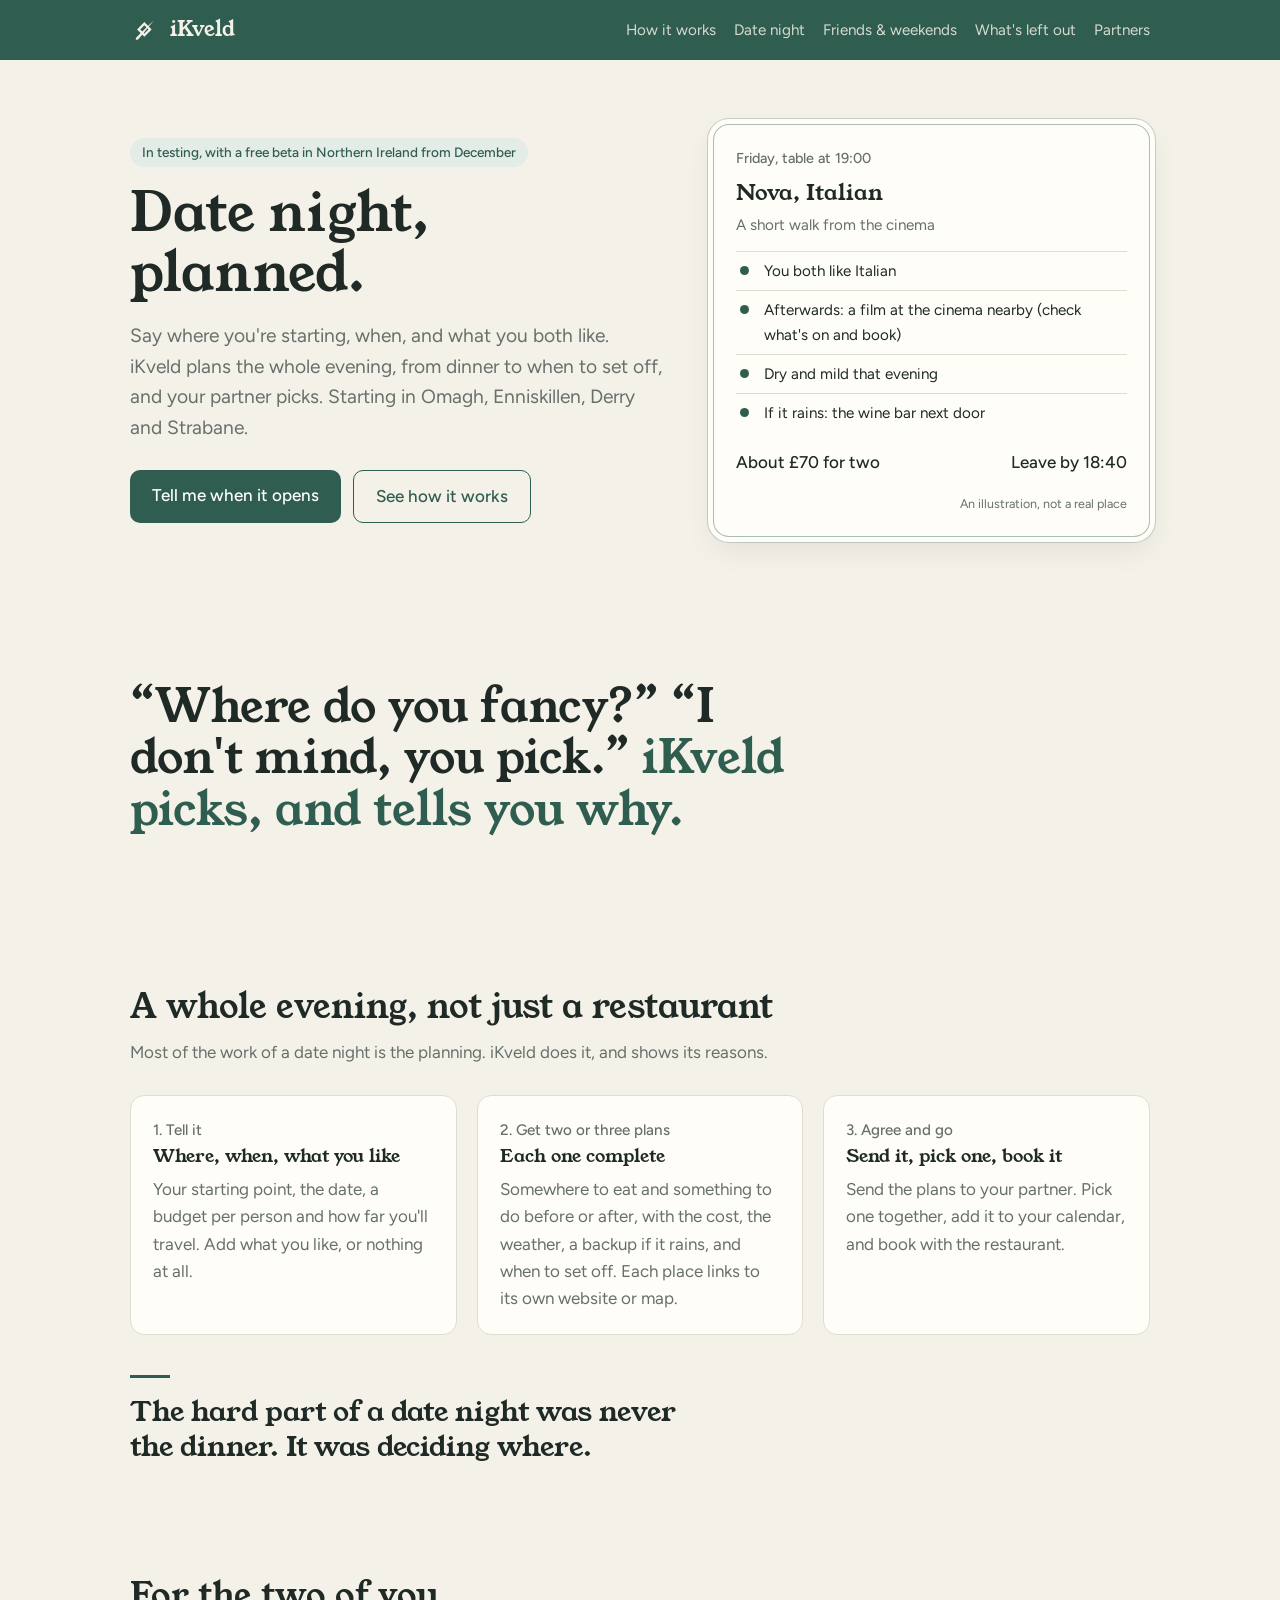
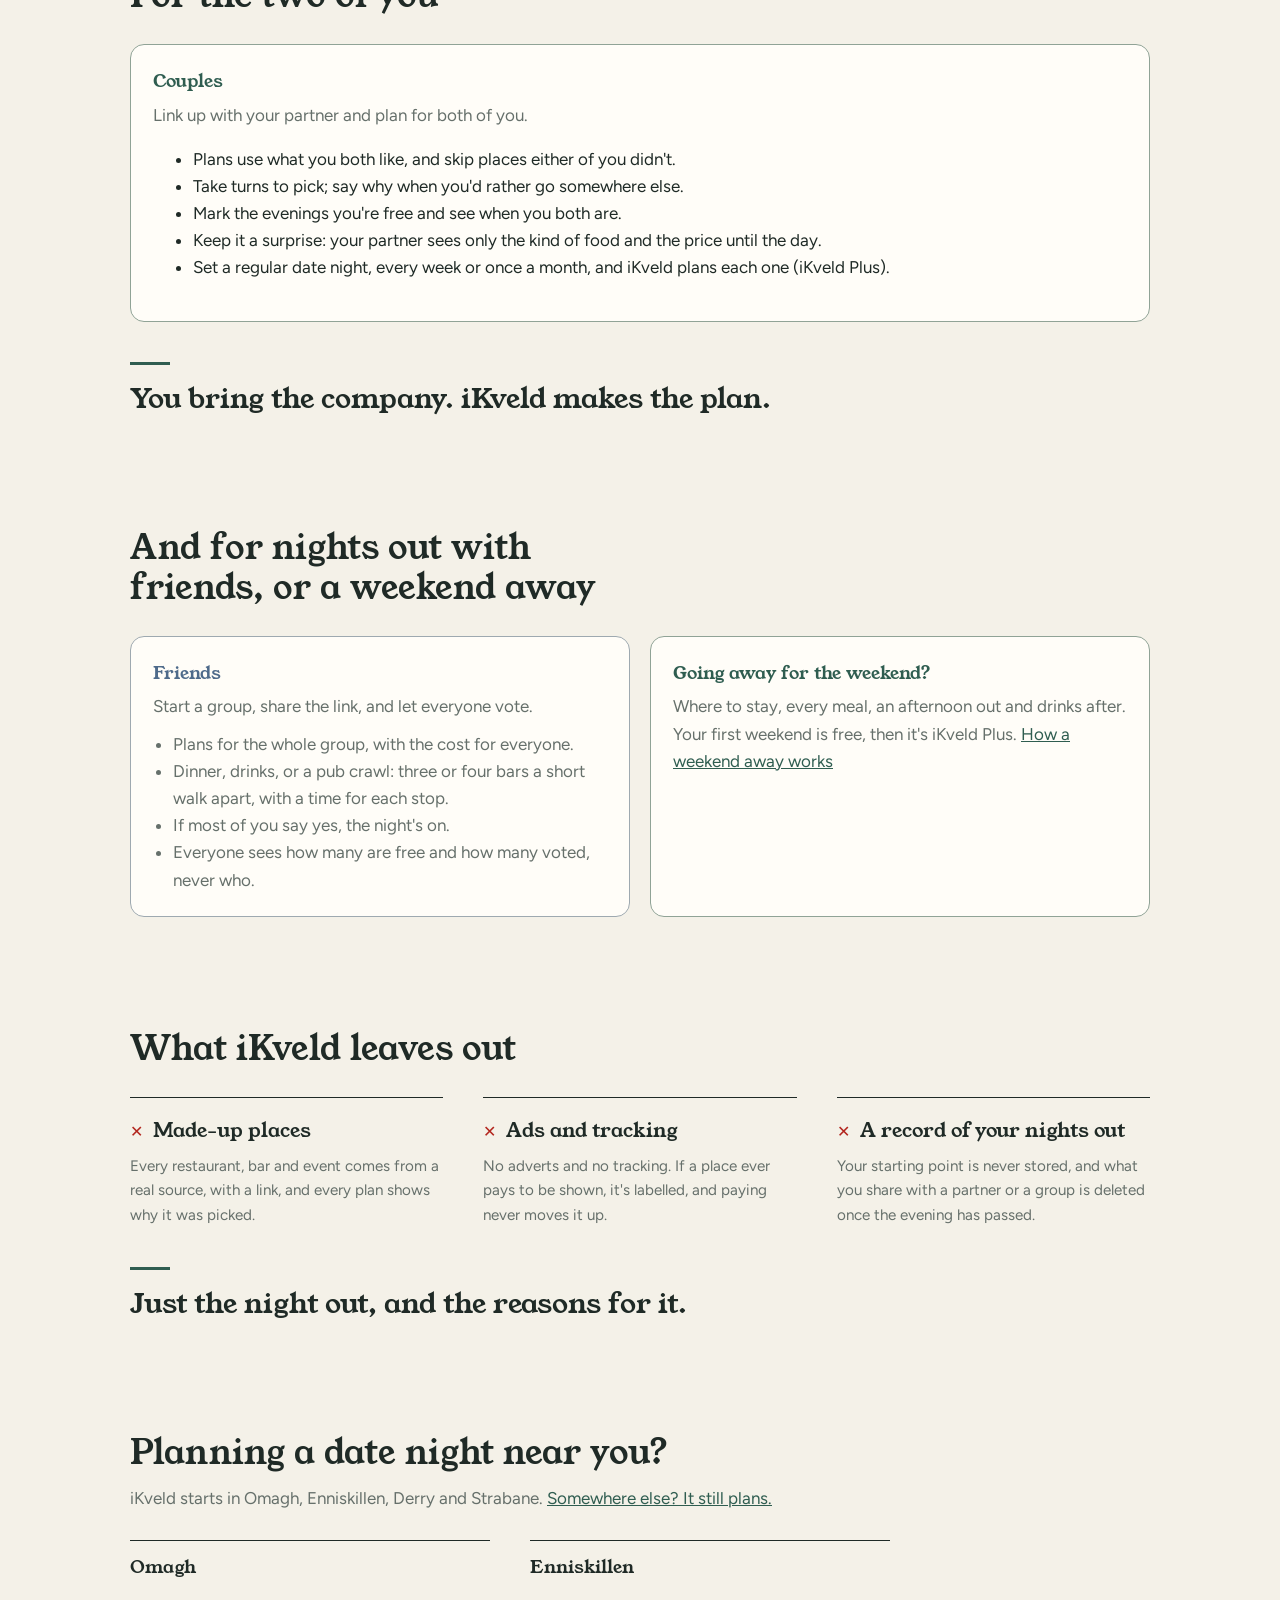
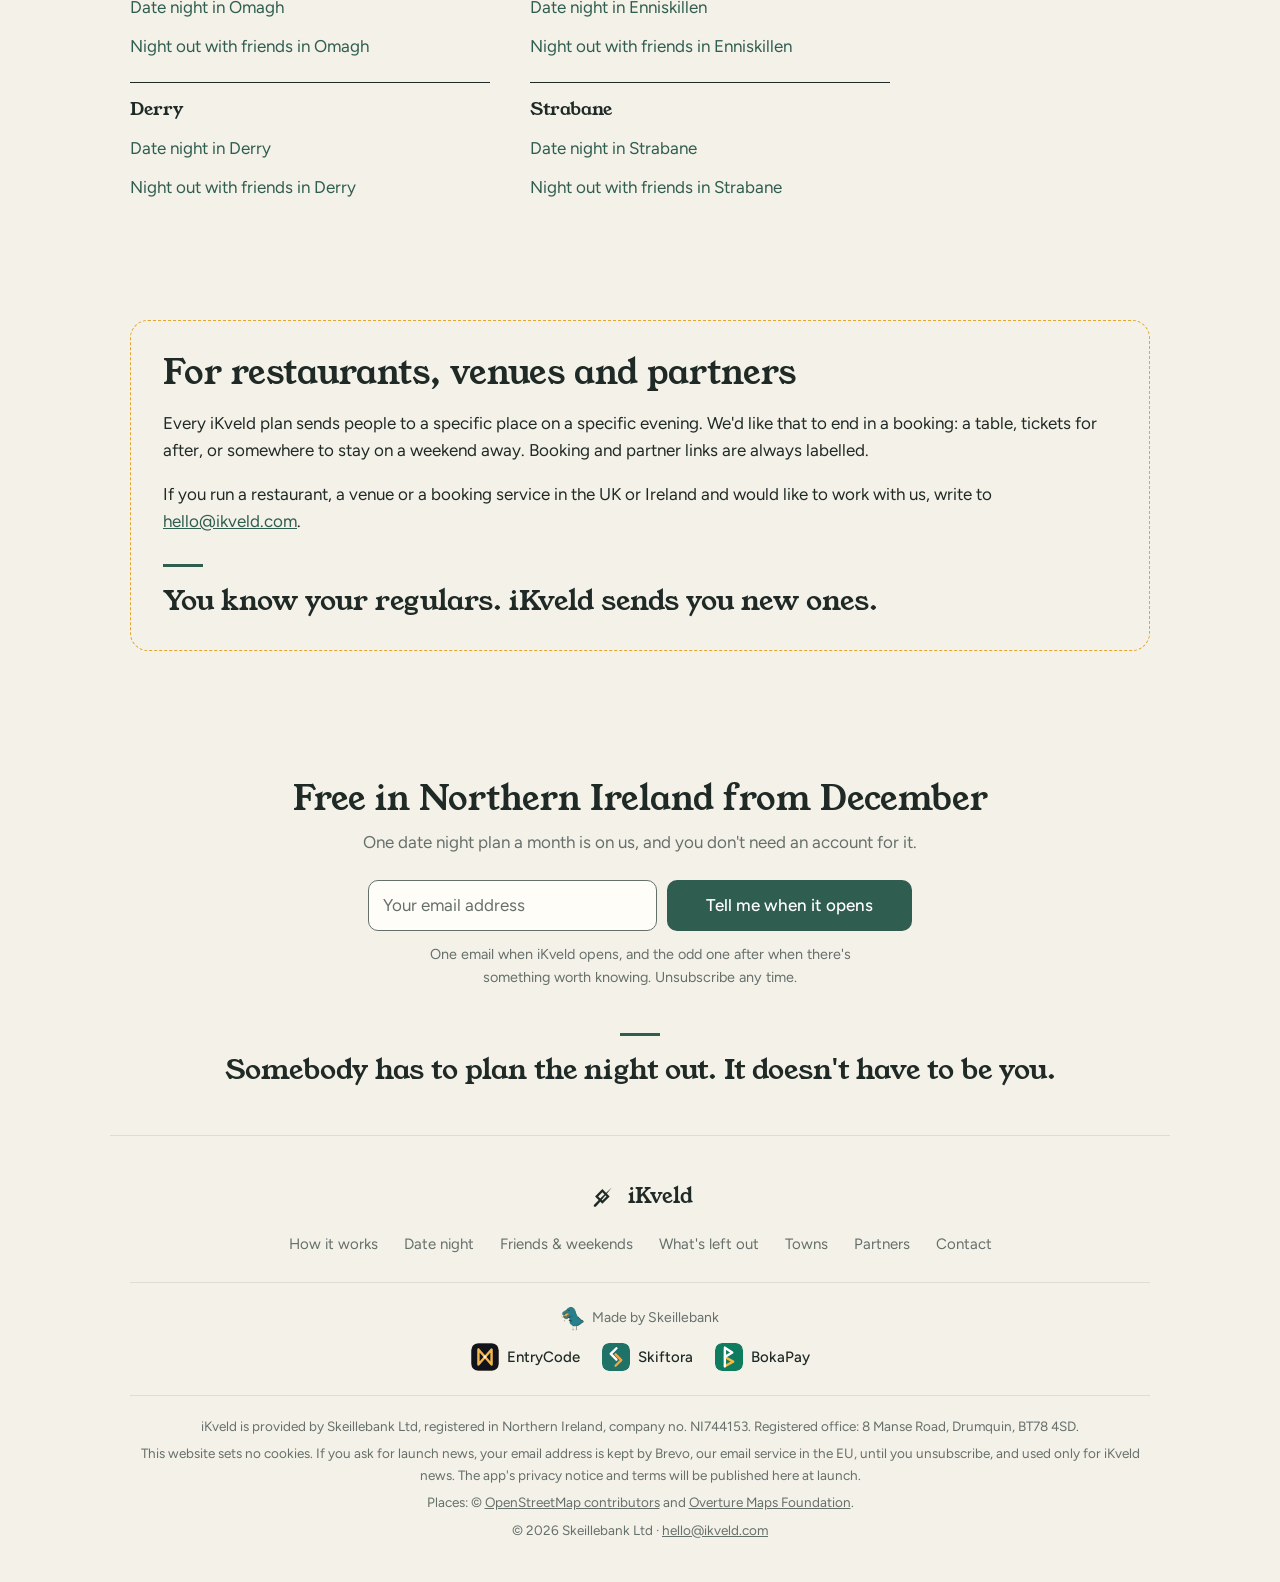
==== index.html @ 44d5563b "Website in the app's fonts: Figtree for text, Young Serif for headings The app moved from Roboto to " ====
<!doctype html>
<html lang="en-GB">
<head>
<meta charset="utf-8">
<meta name="viewport" content="width=device-width, initial-scale=1">
<title>Date night planner: iKveld plans your date night in Omagh, Enniskillen, Derry and Strabane</title>
<meta name="description" content="Date night, planned: where to eat, what to do before or after, the cost, the weather and when to set off, for your partner to pick. Starting in Omagh, Enniskillen, Derry and Strabane. Nights out with friends too.">
<link rel="icon" href="/favicon.ico" sizes="any">
<link rel="icon" href="/favicon-48.png" type="image/png" sizes="48x48">
<link rel="icon" href="logo.svg" type="image/svg+xml">
<link rel="apple-touch-icon" href="apple-touch-icon.png">
<meta name="theme-color" content="#2F5D50" media="(prefers-color-scheme: light)">
<meta name="theme-color" content="#121816" media="(prefers-color-scheme: dark)">
<link rel="canonical" href="https://ikveld.com/">
<meta property="og:type" content="website">
<meta property="og:site_name" content="iKveld">
<meta property="og:title" content="iKveld: date night, planned">
<meta property="og:description" content="The whole evening, planned: where to eat, what to do before or after, the cost, the weather and when to set off. Your partner picks. Nights out with friends too.">
<meta property="og:url" content="https://ikveld.com/">
<meta property="og:image" content="https://ikveld.com/icon-512.png">
<meta property="og:locale" content="en_GB">
<!-- Tells search engines who runs this and what it is (schema.org). -->
<script type="application/ld+json">
{
  "@context": "https://schema.org",
  "@graph": [
    {
      "@type": "Organization",
      "@id": "https://ikveld.com/#company",
      "name": "Skeillebank Ltd",
      "url": "https://skeillebank.com/",
      "email": "hello@ikveld.com",
      "address": { "@type": "PostalAddress", "streetAddress": "8 Manse Road", "addressLocality": "Drumquin", "postalCode": "BT78 4SD", "addressRegion": "Northern Ireland", "addressCountry": "GB" }
    },
    {
      "@type": "WebSite",
      "@id": "https://ikveld.com/#website",
      "name": "iKveld",
      "url": "https://ikveld.com/",
      "inLanguage": "en-GB",
      "publisher": { "@id": "https://ikveld.com/#company" }
    },
    {
      "@type": "WebApplication",
      "name": "iKveld",
      "url": "https://app.ikveld.com/",
      "applicationCategory": "LifestyleApplication",
      "operatingSystem": "Any (web browser)",
      "description": "Plans date nights: where to eat, what to do before or after, the cost, the weather and when to set off, for couples to pick together. Also nights out with friends, pub crawls and weekends away.",
      "areaServed": { "@type": "Place", "name": "Northern Ireland" },
      "offers": { "@type": "Offer", "price": "0", "priceCurrency": "GBP" },
      "publisher": { "@id": "https://ikveld.com/#company" }
    }
  ]
}
</script>
<style>
  /* The app's fonts, served from this site (no Google Fonts): Figtree for text, Young Serif for headings. SIL Open Font License, see fonts/OFL-*.txt. */
  @font-face { font-family: "Figtree"; font-weight: 400; font-display: swap; src: url("fonts/figtree-latin-400-normal.woff2") format("woff2"); }
  @font-face { font-family: "Figtree"; font-weight: 500; font-display: swap; src: url("fonts/figtree-latin-500-normal.woff2") format("woff2"); }
  @font-face { font-family: "Figtree"; font-weight: 700; font-display: swap; src: url("fonts/figtree-latin-700-normal.woff2") format("woff2"); }
  @font-face { font-family: "Young Serif"; font-weight: 400; font-display: swap; src: url("fonts/young-serif-latin-400-normal.woff2") format("woff2"); }

  /* The app's looks: blush and wine for dates, midnight and rose in dark mode, teal and coral for friends. */
  :root {
    --bg: #F4F1E8; --surface: #FFFDF8; --bar: #2F5D50; --bar-text: #F4F1E8;
    --text: #1F2A26; --muted: #66706B; --primary: #2F5D50; --on-primary: #FFFFFF;
    --accent: #2F5D50; --line: #E0DCCF; --teal: #4E6A8A; --coral: #B3261E; --pop: #E3A72F; --soft: #E3ECE6;
  }
  @media (prefers-color-scheme: dark) {
    :root {
      --bg: #121816; --surface: #1A2320; --bar: #121816; --bar-text: #E9EEE9;
      --text: #E9EEE9; --muted: #9AA7A1; --primary: #7FB8A4; --on-primary: #0F1A16;
      --accent: #7FB8A4; --line: #2A3631; --teal: #9DB4D3; --coral: #F2A49C; --pop: #F0BE5A; --soft: #22302B;
    }
  }
  * { box-sizing: border-box; }
  html { scroll-behavior: smooth; }
  html, body { overflow-x: clip; }
  /* Focus ring at 3:1 or better: the brand green on the page, the bar's own text colour in the header. */
  :focus-visible { outline: 2.5px solid var(--primary); outline-offset: 2px; }
  .site-header :focus-visible { outline-color: var(--bar-text); }
  body { margin: 0; font-family: Figtree, "Segoe UI", system-ui, sans-serif; font-size: 17px; line-height: 1.6; color: var(--text); background: var(--bg); }
  a { color: var(--primary); }
  .wrap { max-width: 1060px; margin: 0 auto; padding: 0 20px; }

  .site-header { background: var(--bar); color: var(--bar-text); position: sticky; top: 0; z-index: 2; }
  .site-header .wrap { display: flex; align-items: center; gap: 20px; height: 60px; }
  .wordmark { display: flex; align-items: center; gap: 10px; font-weight: 700; font-size: 1.3rem; color: inherit; text-decoration: none; }
  .wordmark svg { width: 30px; height: 30px; }
  .nav { margin-left: auto; display: flex; gap: 18px; font-size: 0.95rem; }
  .nav a { color: inherit; text-decoration: none; opacity: 0.85; }
  .nav a:hover { opacity: 1; text-decoration: underline; }
  @media (max-width: 640px) { .nav { display: none; } }

  .hero { display: grid; grid-template-columns: 1.1fr 0.9fr; gap: 48px; align-items: center; padding: 64px 0 48px; }
  @media (max-width: 860px) { .hero { grid-template-columns: 1fr; padding-top: 40px; } }
  .status { display: inline-block; font-size: 0.85rem; padding: 4px 12px; border-radius: 999px; background: var(--soft); color: var(--primary); font-weight: 500; margin: 0 0 16px; }
  h1 { font-size: clamp(2.2rem, 5vw, 3.4rem); line-height: 1.1; margin: 0 0 18px; letter-spacing: -0.02em; text-wrap: balance; }
  h2 { font-size: clamp(1.6rem, 3vw, 2.1rem); line-height: 1.2; margin: 0 0 12px; letter-spacing: -0.01em; text-wrap: balance; }
  h3 { font-size: 1.1rem; margin: 0 0 6px; }
  .lead { font-size: 1.2rem; color: var(--muted); margin: 0 0 26px; }
  .cta-row { display: flex; flex-wrap: wrap; gap: 12px; }
  .btn { display: inline-block; padding: 12px 22px; border-radius: 10px; font-weight: 500; text-decoration: none; }
  .btn.primary { background: var(--primary); color: var(--on-primary); }
  .btn.ghost { border: 1.5px solid var(--primary); color: var(--primary); }
  .btn:active { transform: translateY(1px); }

  /* An example plan, as the app shows it. */
  .plan { background: var(--surface); border-radius: 16px; padding: 22px; position: relative;
          border: 1px solid color-mix(in srgb, var(--primary) 40%, transparent);
          box-shadow: 0 0 0 5px var(--surface), 0 0 0 6px color-mix(in srgb, var(--primary) 22%, transparent), 0 12px 30px rgba(0,0,0,0.08); }
  .plan .tag { font-size: 0.9rem; font-weight: 500; color: var(--muted); margin: 0 0 6px; }
  .plan .name { font-size: 1.35rem; font-weight: 700; margin: 0; }
  .plan .meta { color: var(--muted); margin: 2px 0 14px; font-size: 0.95rem; }
  .plan ul { list-style: none; margin: 0 0 14px; padding: 0; }
  .plan li { padding: 7px 0 7px 28px; position: relative; border-top: 1px solid var(--line); font-size: 0.95rem; }
  .plan li::before { content: ""; position: absolute; left: 4px; top: 14px; width: 9px; height: 9px; border-radius: 50%; background: var(--accent); }
  .plan .cost { display: flex; justify-content: space-between; font-weight: 500; }
  .plan .example { font-size: 0.78rem; color: var(--muted); margin: 10px 0 0; text-align: right; }

  section { padding: 56px 0; }
  .sec-head { max-width: 680px; margin-bottom: 28px; }
  .sec-head p { color: var(--muted); margin: 0; }
  .grid { display: grid; grid-template-columns: repeat(3, 1fr); gap: 20px; }
  @media (max-width: 860px) { .grid { grid-template-columns: 1fr; } }
  .card { background: var(--surface); border: 1px solid var(--line); border-radius: 14px; padding: 22px; }
  .card p { margin: 0; color: var(--muted); }
  .step { font-size: 0.95rem; font-weight: 500; color: var(--primary); margin: 0 0 6px; }

  .two { display: grid; grid-template-columns: 1fr 1fr; gap: 20px; }
  @media (max-width: 860px) { .two { grid-template-columns: 1fr; } }
  .couple { border-color: color-mix(in srgb, var(--primary) 45%, var(--line)); }
  .friends { border-color: color-mix(in srgb, var(--teal) 45%, var(--line)); }
  .friends h3 { color: var(--teal); }
  .couple h3 { color: var(--primary); }
  .two ul { margin: 10px 0 0; padding-left: 20px; color: var(--muted); }
  .away { margin-top: 20px; border-color: color-mix(in srgb, var(--accent) 45%, var(--line)); }
  .away h3 { color: var(--accent); }
  .two .away { margin-top: 0; }

  .partners { border: 1.5px dashed var(--pop); border-radius: 18px; padding: 32px; }
  .partners .land { margin-top: 28px; }

  /* Layout from the brand voice (voice.md): closing lines, a breathing section, what iKveld leaves out, the Skeillebank family */
  .land { margin: 40px 0 0; font-weight: 700; font-size: clamp(22px, 2.6vw, 28px); line-height: 1.25; letter-spacing: -0.01em; max-width: 28em; text-wrap: balance; }
  .land::before { content: ""; display: block; width: 40px; height: 3px; background: var(--accent); margin-bottom: 16px; }
  section.breath { padding: 96px 0; }
  .breath p { margin: 0; font-weight: 700; font-size: clamp(28px, 4.2vw, 46px); line-height: 1.12; letter-spacing: -0.015em; max-width: 19em; text-wrap: balance; }
  .breath p span { color: var(--accent); }
  .without { list-style: none; margin: 0; padding: 0; display: grid; grid-template-columns: repeat(3, minmax(0, 1fr)); gap: 36px 40px; }
  .without li { border-top: 1.5px solid var(--text); padding-top: 16px; display: grid; gap: 8px; align-content: start; }
  .without h3 { font-size: 1.25rem; margin: 0; display: flex; gap: 10px; align-items: baseline; }
  .without h3::before { content: "✕"; color: var(--coral); font-size: 1rem; }
  .without p { margin: 0; color: var(--muted); font-size: 0.95rem; }
  @media (max-width: 860px) { .without { grid-template-columns: minmax(0, 1fr); gap: 28px; } section.breath { padding: 64px 0; } }

  .last { text-align: center; padding: 72px 0 24px; }
  .last h2 { margin-bottom: 10px; }
  .last p { color: var(--muted); margin: 0 auto 24px; max-width: 34em; }
  .last .land { margin: 44px auto 0; color: var(--text); }
  .last .land::before { margin-inline: auto; }

  /* Footer, centred and stacked like every Skeillebank site: wordmark, page links, the family, then the legal line. */
  footer.sfoot { display: grid; justify-items: center; text-align: center; padding: 44px 20px 40px; margin-top: 24px; border-top: 1px solid var(--line); }
  .sfoot .wordmark { color: var(--text); }
  .sfoot-links { display: flex; flex-wrap: wrap; justify-content: center; gap: 8px 26px; margin-top: 18px; font-size: 15px; }
  .sfoot-links a { color: var(--muted); text-decoration: none; }
  .sfoot-links a:hover { color: var(--text); }
  .family { width: 100%; display: flex; flex-wrap: wrap; justify-content: center; align-items: center; gap: 10px 22px; margin-top: 26px; padding-top: 24px; border-top: 1px solid var(--line); }
  a.family-label { flex-basis: 100%; display: inline-flex; align-items: center; justify-content: center; gap: 8px; margin-bottom: 2px; font-size: 14px; color: var(--muted); text-decoration: none; }
  .family-label img { height: 24px; width: auto; display: block; }
  .family a.fam { display: inline-flex; align-items: center; gap: 8px; color: var(--text); font-weight: 500; font-size: 15px; text-decoration: none; }
  .family a.fam:hover, a.family-label:hover { color: var(--primary); }
  .family a.fam img { width: 28px; height: 28px; border-radius: 7px; display: block; }
  .sfoot-fine { width: 100%; margin-top: 24px; padding-top: 20px; border-top: 1px solid var(--line); display: grid; gap: 6px; font-size: 13.5px; color: var(--muted); }
  .sfoot-fine p { margin: 0; }
  .sfoot-fine a { color: inherit; }
  .towns { display: grid; grid-template-columns: repeat(2, minmax(0, 1fr)); gap: 16px 40px; max-width: 760px; }
  @media (max-width: 560px) { .towns { grid-template-columns: minmax(0, 1fr); } }
  .towns div { border-top: 1.5px solid var(--text); padding-top: 12px; }
  .towns h3 { margin: 0 0 6px; }
  .towns a { display: block; padding: 6px 0; text-decoration: none; }
  .towns a:hover { text-decoration: underline; }

/* Launch signup (Brevo, double opt-in), 17 Nov 2026 */
.vh { position: absolute !important; width: 1px; height: 1px; overflow: hidden; clip: rect(0 0 0 0); white-space: nowrap; }
.signup { max-width: 32em; margin: 0 auto; }
.signup-row { display: flex; flex-wrap: wrap; gap: 10px; }
.signup input[type="email"] { flex: 1 1 15em; min-width: 0; font: inherit; padding: 11px 14px; border-radius: 10px; border: 1.5px solid var(--muted); background: var(--surface); color: var(--text); }
.signup input[type="email"]::placeholder { color: var(--muted); }
.signup button { flex: 1 0 auto; border: 0; font: inherit; font-weight: 500; cursor: pointer; }
.signup button[disabled] { background: var(--line); color: var(--muted); cursor: not-allowed; }
.signup input:focus-visible, .signup button:focus-visible { outline: 2.5px solid var(--primary); outline-offset: 2px; }
.signup .signup-note { font-size: 0.9rem; color: var(--muted); margin: 12px auto 0; }
.signup .signup-msg { margin: 14px auto 0; font-weight: 500; color: var(--text); }
.signup .signup-msg:empty { display: none; }
.signup .signup-msg.ok { display: inline-block; position: relative; padding-left: 34px; text-align: left; }
.signup .signup-msg.ok::before, .signup .signup-msg.ok::after { content: ""; position: absolute; left: 0; top: calc(0.5lh - 11px); width: 22px; height: 22px; }
.signup .signup-msg.ok::before { border-radius: 50%; background: var(--primary); }
.signup .signup-msg.ok::after { background: var(--on-primary); -webkit-mask: url("data:image/svg+xml,%3Csvg xmlns='http://www.w3.org/2000/svg' viewBox='0 0 24 24'%3E%3Cpath d='M9 16.17 4.83 12l-1.42 1.41L9 19 21 7l-1.41-1.41z'/%3E%3C/svg%3E") center / 15px no-repeat; mask: url("data:image/svg+xml,%3Csvg xmlns='http://www.w3.org/2000/svg' viewBox='0 0 24 24'%3E%3Cpath d='M9 16.17 4.83 12l-1.42 1.41L9 19 21 7l-1.41-1.41z'/%3E%3C/svg%3E") center / 15px no-repeat; }
.signup .signup-msg.err { color: var(--coral); }
.signup.done .signup-row, .signup.done .signup-note { display: none; }
/* The good moment: confirmed page */
.joined { padding-top: 96px; }
.joined .mark { width: 64px; height: 64px; margin: 0 auto 22px; border-radius: 50%; background: var(--pop); position: relative; }
.joined .mark::after { content: ""; position: absolute; inset: 0; background: #1F2A26; -webkit-mask: url("data:image/svg+xml,%3Csvg xmlns='http://www.w3.org/2000/svg' viewBox='0 0 24 24'%3E%3Cpath d='M9 16.17 4.83 12l-1.42 1.41L9 19 21 7l-1.41-1.41z'/%3E%3C/svg%3E") center / 38px no-repeat; mask: url("data:image/svg+xml,%3Csvg xmlns='http://www.w3.org/2000/svg' viewBox='0 0 24 24'%3E%3Cpath d='M9 16.17 4.83 12l-1.42 1.41L9 19 21 7l-1.41-1.41z'/%3E%3C/svg%3E") center / 38px no-repeat; }
/* Headings, the wordmark and the big lines in Young Serif, as in the app: one weight, no tightened spacing. Kept last so it wins over the weights set above. */
h1, h2, h3, .wordmark, .land, .breath p, .plan .name, .without h3 { font-family: "Young Serif", Georgia, serif; font-weight: 400; letter-spacing: 0; }
</style>
</head>
<body>
<header class="site-header">
  <div class="wrap">
    <a class="wordmark" href="./" aria-label="iKveld, home">
      <svg viewBox="0 0 200 200" aria-hidden="true"><g fill="currentColor" transform="translate(14.7 15) scale(0.81)"><path d="M 100 40 L 160 100 L 100 160 L 40 100 Z M 100 66 L 66 100 L 100 134 L 134 100 Z"/><g transform="translate(40 176) rotate(-137.4) scale(0.9 1.36)"><path d="M -12 2 C -10 -10 10 -12 12 0 C 10 50 6 105 0 150 C -4 105 -10 50 -12 2 Z"/></g></g></svg>
      iKveld
    </a>
    <nav class="nav" aria-label="Main">
      <a href="#how">How it works</a>
      <a href="#together">Date night</a>
      <a href="#also">Friends &amp; weekends</a>
      <a href="#without">What's left out</a>
      <a href="#partners">Partners</a>
    </nav>
  </div>
</header>

<main class="wrap">
  <div class="hero">
    <div>
      <p class="status">In testing, with a free beta in Northern Ireland from December</p>
      <h1>Date night, planned.</h1>
      <p class="lead">Say where you're starting, when, and what you both like. iKveld plans the whole evening, from dinner to when to set off, and your partner picks. Starting in Omagh, Enniskillen, Derry and Strabane.</p>
      <div class="cta-row">
        <a class="btn primary" href="#launch">Tell me when it opens</a>
        <a class="btn ghost" href="#how">See how it works</a>
      </div>
    </div>
    <div class="plan" aria-label="An example plan">
      <p class="tag">Friday, table at 19:00</p>
      <p class="name">Nova, Italian</p>
      <p class="meta">A short walk from the cinema</p>
      <ul>
        <li>You both like Italian</li>
        <li>Afterwards: a film at the cinema nearby (check what's on and book)</li>
        <li>Dry and mild that evening</li>
        <li>If it rains: the wine bar next door</li>
      </ul>
      <p class="cost"><span>About £70 for two</span><span>Leave by 18:40</span></p>
      <p class="example">An illustration, not a real place</p>
    </div>
  </div>

  <section class="breath" aria-label="Why iKveld">
    <p>“Where do you fancy?” “I don't mind, you pick.” <span>iKveld picks, and tells you why.</span></p>
  </section>

  <section id="how">
    <div class="sec-head">
      <h2>A whole evening, not just a restaurant</h2>
      <p>Most of the work of a date night is the planning. iKveld does it, and shows its reasons.</p>
    </div>
    <div class="grid">
      <div class="card">
        <p class="step">1. Tell it</p>
        <h3>Where, when, what you like</h3>
        <p>Your starting point, the date, a budget per person and how far you'll travel. Add what you like, or nothing at all.</p>
      </div>
      <div class="card">
        <p class="step">2. Get two or three plans</p>
        <h3>Each one complete</h3>
        <p>Somewhere to eat and something to do before or after, with the cost, the weather, a backup if it rains, and when to set off. Each place links to its own website or map.</p>
      </div>
      <div class="card">
        <p class="step">3. Agree and go</p>
        <h3>Send it, pick one, book it</h3>
        <p>Send the plans to your partner. Pick one together, add it to your calendar, and book with the restaurant.</p>
      </div>
    </div>
    <p class="land">The hard part of a date night was never the dinner. It was deciding where.</p>
  </section>

  <section id="together">
    <div class="sec-head">
      <h2>For the two of you</h2>
    </div>
    <div class="card couple">
      <h3>Couples</h3>
      <p>Link up with your partner and plan for both of you.</p>
      <ul>
        <li>Plans use what you both like, and skip places either of you didn't.</li>
        <li>Take turns to pick; say why when you'd rather go somewhere else.</li>
        <li>Mark the evenings you're free and see when you both are.</li>
        <li>Keep it a surprise: your partner sees only the kind of food and the price until the day.</li>
        <li>Set a regular date night, every week or once a month, and iKveld plans each one (iKveld Plus).</li>
      </ul>
    </div>
    <p class="land">You bring the company. iKveld makes the plan.</p>
  </section>

  <section id="also">
    <div class="sec-head">
      <h2>And for nights out with friends, or a weekend away</h2>
    </div>
    <div class="two">
      <div class="card friends">
        <h3>Friends</h3>
        <p>Start a group, share the link, and let everyone vote.</p>
        <ul>
          <li>Plans for the whole group, with the cost for everyone.</li>
          <li>Dinner, drinks, or a pub crawl: three or four bars a short walk apart, with a time for each stop.</li>
          <li>If most of you say yes, the night's on.</li>
          <li>Everyone sees how many are free and how many voted, never who.</li>
        </ul>
      </div>
      <div class="card away">
        <h3>Going away for the weekend?</h3>
        <p>Where to stay, every meal, an afternoon out and drinks after. Your first weekend is free, then it's iKveld Plus. <a href="weekend-away/">How a weekend away works</a></p>
      </div>
    </div>
  </section>

  <section id="without">
    <div class="sec-head">
      <h2>What iKveld leaves out</h2>
    </div>
    <ul class="without">
      <li>
        <h3>Made-up places</h3>
        <p>Every restaurant, bar and event comes from a real source, with a link, and every plan shows why it was picked.</p>
      </li>
      <li>
        <h3>Ads and tracking</h3>
        <p>No adverts and no tracking. If a place ever pays to be shown, it's labelled, and paying never moves it up.</p>
      </li>
      <li>
        <h3>A record of your nights out</h3>
        <p>Your starting point is never stored, and what you share with a partner or a group is deleted once the evening has passed.</p>
      </li>
    </ul>
    <p class="land">Just the night out, and the reasons for it.</p>
  </section>

  <section id="towns">
    <div class="sec-head">
      <h2>Planning a date night near you?</h2>
      <p>iKveld starts in Omagh, Enniskillen, Derry and Strabane. <a href="your-town/">Somewhere else? It still plans.</a></p>
    </div>
    <div class="towns">
      <div><h3>Omagh</h3><a href="date-night-omagh/">Date night in Omagh</a><a href="night-out-omagh/">Night out with friends in Omagh</a></div>
      <div><h3>Enniskillen</h3><a href="date-night-enniskillen/">Date night in Enniskillen</a><a href="night-out-enniskillen/">Night out with friends in Enniskillen</a></div>
      <div><h3>Derry</h3><a href="date-night-derry/">Date night in Derry</a><a href="night-out-derry/">Night out with friends in Derry</a></div>
      <div><h3>Strabane</h3><a href="date-night-strabane/">Date night in Strabane</a><a href="night-out-strabane/">Night out with friends in Strabane</a></div>
    </div>
  </section>

  <section id="partners">
    <div class="partners">
      <h2>For restaurants, venues and partners</h2>
      <p>Every iKveld plan sends people to a specific place on a specific evening. We'd like that to end in a booking: a table, tickets for after, or somewhere to stay on a weekend away. Booking and partner links are always labelled.</p>
      <p>If you run a restaurant, a venue or a booking service in the UK or Ireland and would like to work with us, write to <a href="mailto:hello@ikveld.com?subject=Partnership">hello@ikveld.com</a>.</p>
      <p class="land">You know your regulars. iKveld sends you new ones.</p>
    </div>
  </section>

  <section class="last" id="launch">
    <h2>Free in Northern Ireland from December</h2>
    <p>One date night plan a month is on us, and you don't need an account for it.</p>
    <form class="signup" action="https://3156a3ab.sibforms.com/serve/[base64]" method="POST" data-signup>
      <label class="vh" for="signup-email">Your email address</label>
      <div class="signup-row">
        <input id="signup-email" type="email" name="EMAIL" autocomplete="email" required placeholder="Your email address">
        <button class="btn primary" type="submit">Tell me when it opens</button>
      </div>
      <input class="vh" type="text" name="email_address_check" value="" tabindex="-1" autocomplete="off" aria-hidden="true">
      <input type="hidden" name="locale" value="en">
      <p class="signup-note">One email when iKveld opens, and the odd one after when there's something worth knowing. Unsubscribe any time.</p>
      <p class="signup-msg" role="status" aria-live="polite"></p>
    </form>
    <p class="land">Somebody has to plan the night out. It doesn't have to be you.</p>
  </section>
</main>

<footer class="sfoot wrap">
  <a class="wordmark" href="./" aria-label="iKveld, home">
    <svg viewBox="0 0 200 200" aria-hidden="true"><g fill="currentColor" transform="translate(14.7 15) scale(0.81)"><path d="M 100 40 L 160 100 L 100 160 L 40 100 Z M 100 66 L 66 100 L 100 134 L 134 100 Z"/><g transform="translate(40 176) rotate(-137.4) scale(0.9 1.36)"><path d="M -12 2 C -10 -10 10 -12 12 0 C 10 50 6 105 0 150 C -4 105 -10 50 -12 2 Z"/></g></g></svg>
    iKveld
  </a>
  <nav class="sfoot-links" aria-label="Footer">
    <a href="#how">How it works</a>
    <a href="#together">Date night</a>
    <a href="#also">Friends &amp; weekends</a>
    <a href="#without">What's left out</a>
    <a href="#towns">Towns</a>
    <a href="#partners">Partners</a>
    <a href="mailto:hello@ikveld.com">Contact</a>
  </nav>
  <nav class="family" aria-label="Skeillebank products">
    <a class="family-label" href="https://skeillebank.com"><img src="logos/skeillebank.webp" alt="" width="23" height="24">Made by Skeillebank</a>
    <a class="fam" href="https://entrycode.uk"><img src="logos/entrycode.svg" alt="" width="28" height="28">EntryCode</a>
    <a class="fam" href="https://skiftora.com"><img src="logos/skiftora.svg" alt="" width="28" height="28">Skiftora</a>
    <a class="fam" href="https://bokapay.co.uk"><img src="logos/bokapay.svg" alt="" width="28" height="28">BokaPay</a>
  </nav>
  <div class="sfoot-fine">
    <p>iKveld is provided by Skeillebank Ltd, registered in Northern Ireland, company no. NI744153. Registered office: 8 Manse Road, Drumquin, BT78 4SD.</p>
    <p>This website sets no cookies. If you ask for launch news, your email address is kept by Brevo, our email service in the EU, until you unsubscribe, and used only for iKveld news. The app's privacy notice and terms will be published here at launch.</p>
    <p>Places: © <a href="https://www.openstreetmap.org/copyright">OpenStreetMap contributors</a> and <a href="https://overturemaps.org">Overture Maps Foundation</a>.</p>
    <p>© 2026 Skeillebank Ltd · <a href="mailto:hello@ikveld.com">hello@ikveld.com</a></p>
  </div>
</footer>
<script src="signup.js" defer></script>
</body>
</html>
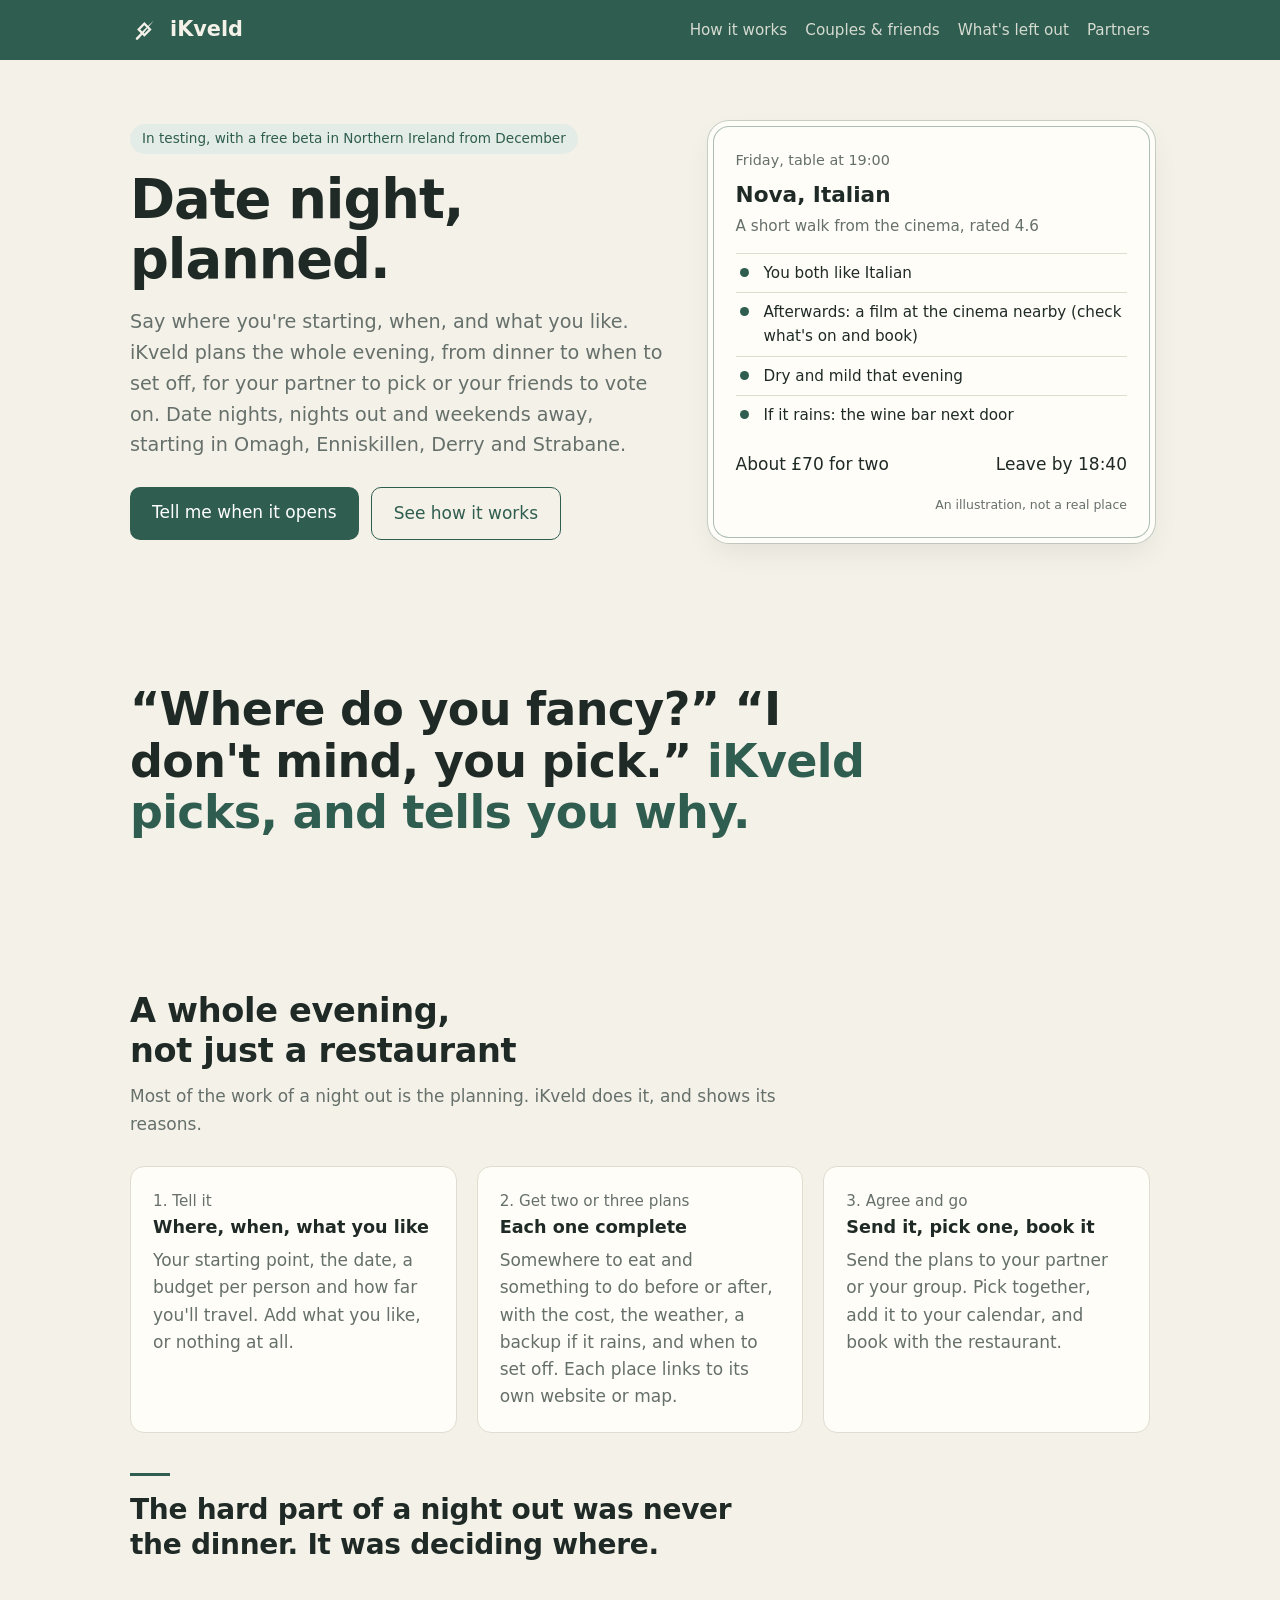
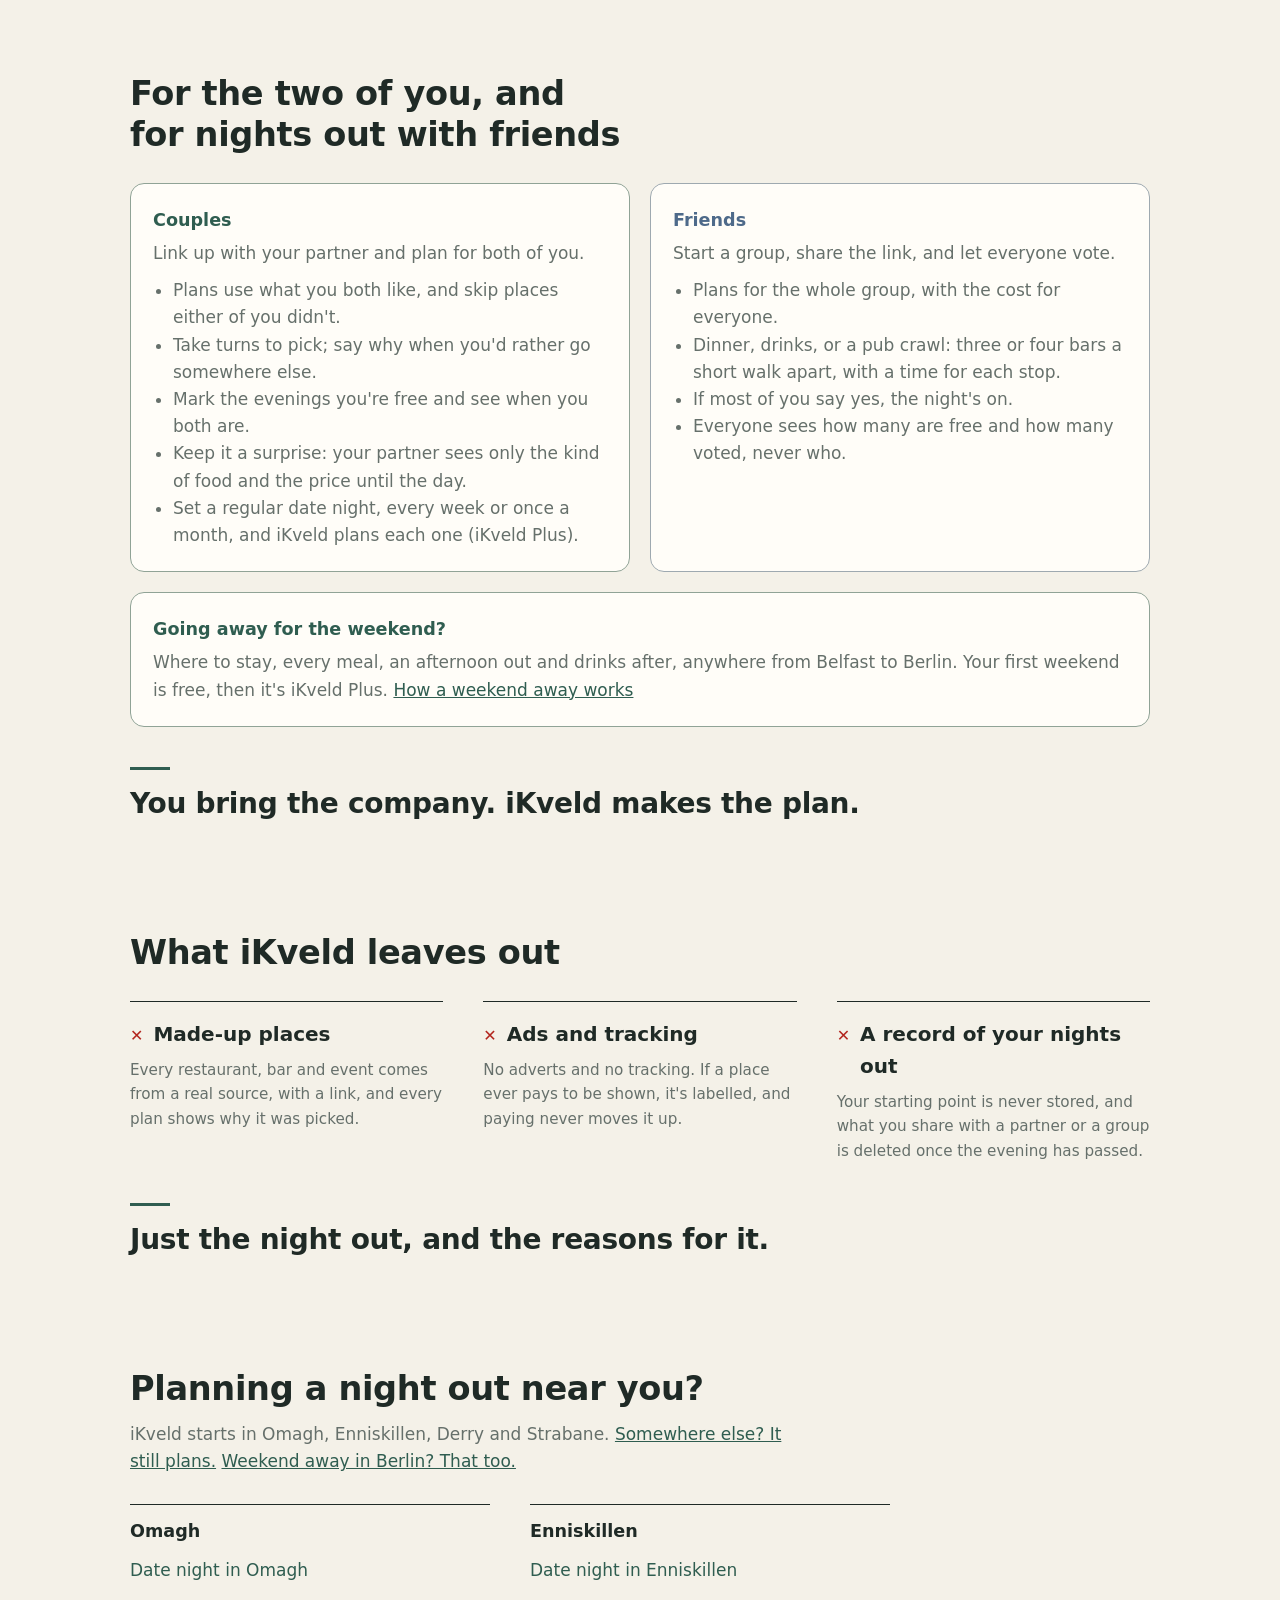
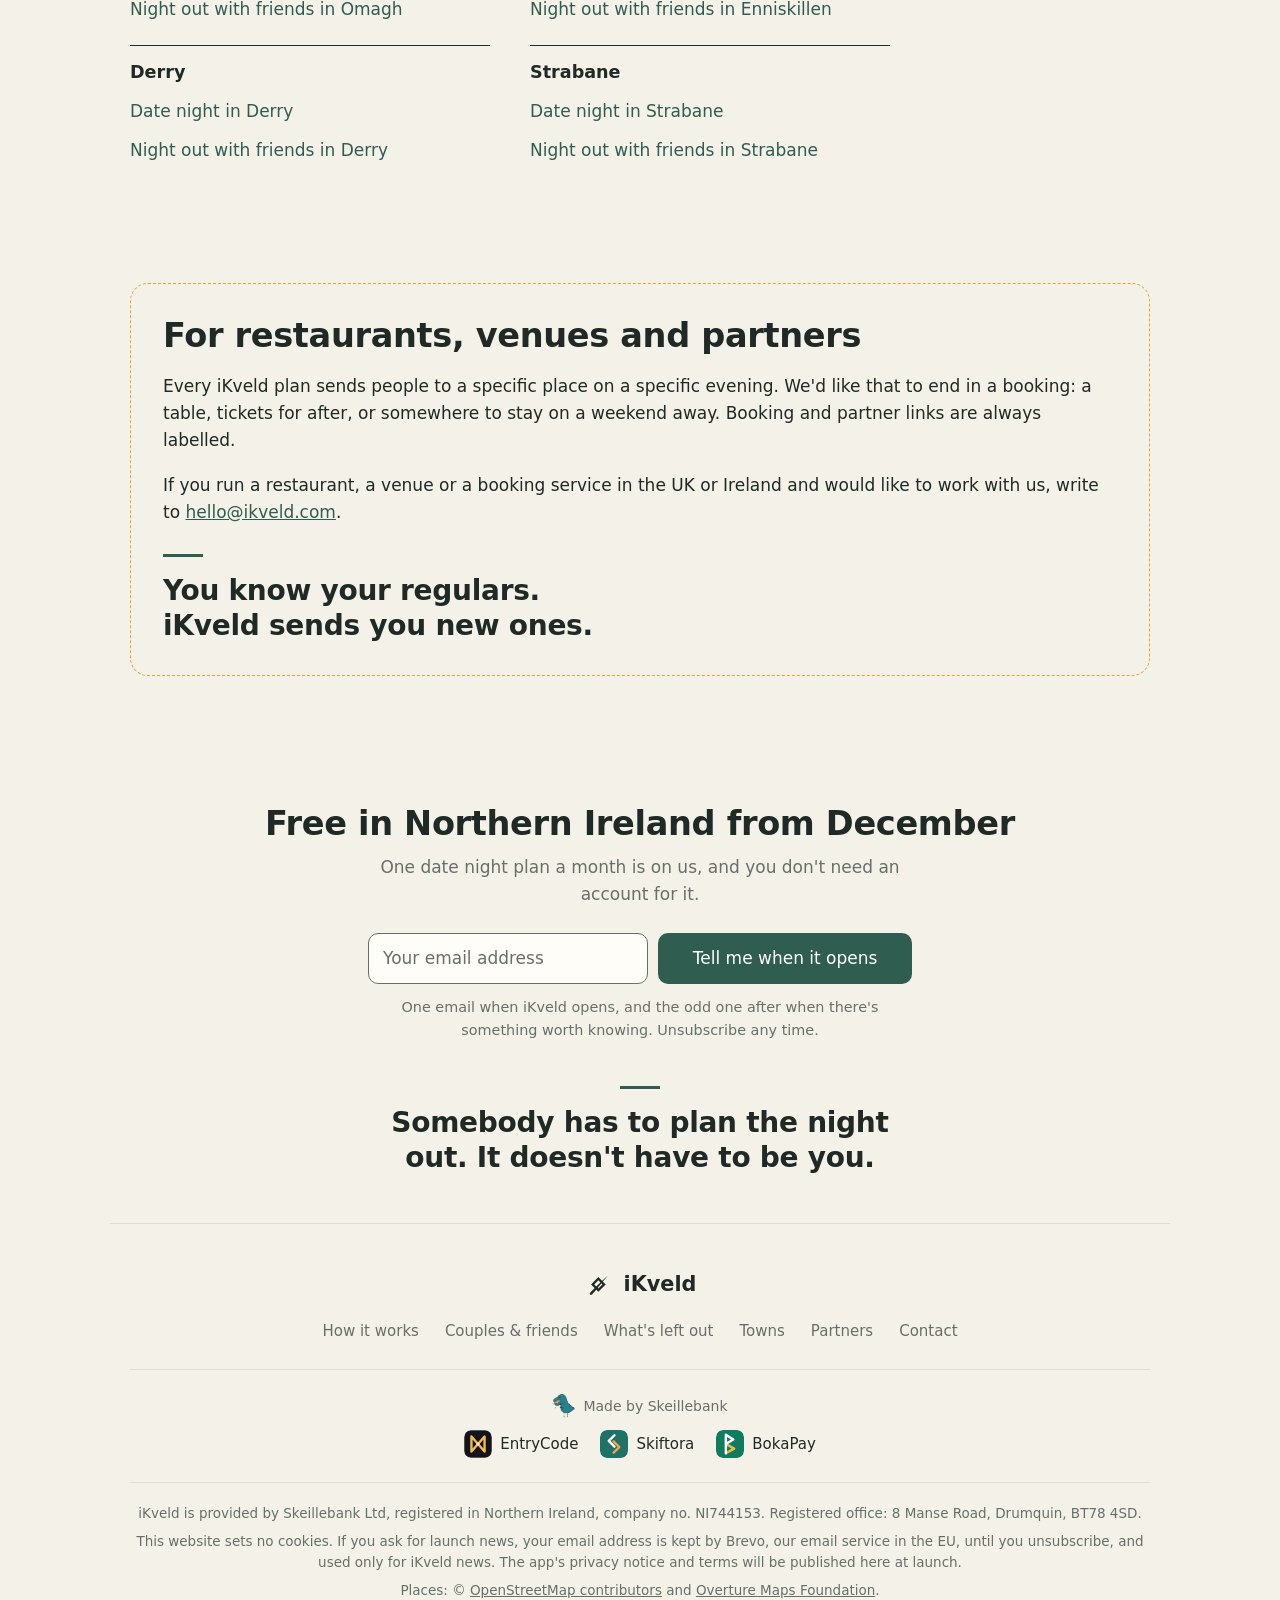
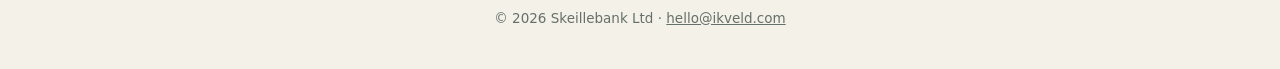
==== commit e7cca63e: "Merge pull request #13 from Skeillebank-Group/fix/less-template-look Less template look: no side str" ====
--- a/index.html
+++ b/index.html
@@ -3,8 +3,8 @@
 <head>
 <meta charset="utf-8">
 <meta name="viewport" content="width=device-width, initial-scale=1">
-<title>Date night planner: iKveld plans your date night in Omagh, Enniskillen, Derry and Strabane</title>
-<meta name="description" content="Date night, planned: where to eat, what to do before or after, the cost, the weather and when to set off, for your partner to pick. Starting in Omagh, Enniskillen, Derry and Strabane. Nights out with friends too.">
+<title>Date night planner: iKveld plans your date night, night out or weekend away</title>
+<meta name="description" content="Date night, dinner with friends, a pub crawl or a weekend away, planned. Northern Ireland first: where to eat or drink, what to do before or after, the weather and when to set off.">
 <link rel="icon" href="/favicon.ico" sizes="any">
 <link rel="icon" href="/favicon-48.png" type="image/png" sizes="48x48">
 <link rel="icon" href="logo.svg" type="image/svg+xml">
@@ -14,8 +14,8 @@
 <link rel="canonical" href="https://ikveld.com/">
 <meta property="og:type" content="website">
 <meta property="og:site_name" content="iKveld">
-<meta property="og:title" content="iKveld: date night, planned">
-<meta property="og:description" content="The whole evening, planned: where to eat, what to do before or after, the cost, the weather and when to set off. Your partner picks. Nights out with friends too.">
+<meta property="og:title" content="iKveld: date nights, nights out and pub crawls, planned">
+<meta property="og:description" content="The whole evening, planned: where to eat or drink, what to do before or after, the cost, the weather and when to set off. For couples, and for nights out with friends.">
 <meta property="og:url" content="https://ikveld.com/">
 <meta property="og:image" content="https://ikveld.com/icon-512.png">
 <meta property="og:locale" content="en_GB">
@@ -46,7 +46,7 @@
       "url": "https://app.ikveld.com/",
       "applicationCategory": "LifestyleApplication",
       "operatingSystem": "Any (web browser)",
-      "description": "Plans date nights: where to eat, what to do before or after, the cost, the weather and when to set off, for couples to pick together. Also nights out with friends, pub crawls and weekends away.",
+      "description": "Plans date nights, dinner with friends, pub crawls and weekends away: where to eat or drink, what to do before or after, the cost, the weather and when to set off. Couples pick together; groups vote.",
       "areaServed": { "@type": "Place", "name": "Northern Ireland" },
       "offers": { "@type": "Offer", "price": "0", "priceCurrency": "GBP" },
       "publisher": { "@id": "https://ikveld.com/#company" }
@@ -55,11 +55,10 @@
 }
 </script>
 <style>
-  /* The app's fonts, served from this site (no Google Fonts): Figtree for text, Young Serif for headings. SIL Open Font License, see fonts/OFL-*.txt. */
-  @font-face { font-family: "Figtree"; font-weight: 400; font-display: swap; src: url("fonts/figtree-latin-400-normal.woff2") format("woff2"); }
-  @font-face { font-family: "Figtree"; font-weight: 500; font-display: swap; src: url("fonts/figtree-latin-500-normal.woff2") format("woff2"); }
-  @font-face { font-family: "Figtree"; font-weight: 700; font-display: swap; src: url("fonts/figtree-latin-700-normal.woff2") format("woff2"); }
-  @font-face { font-family: "Young Serif"; font-weight: 400; font-display: swap; src: url("fonts/young-serif-latin-400-normal.woff2") format("woff2"); }
+  /* Roboto, served from this site (no Google Fonts). Apache 2.0, see fonts/LICENSE.txt. */
+  @font-face { font-family: "Roboto"; font-weight: 400; font-display: swap; src: url("fonts/roboto-latin-400-normal.woff2") format("woff2"); }
+  @font-face { font-family: "Roboto"; font-weight: 500; font-display: swap; src: url("fonts/roboto-latin-500-normal.woff2") format("woff2"); }
+  @font-face { font-family: "Roboto"; font-weight: 700; font-display: swap; src: url("fonts/roboto-latin-700-normal.woff2") format("woff2"); }
 
   /* The app's looks: blush and wine for dates, midnight and rose in dark mode, teal and coral for friends. */
   :root {
@@ -80,7 +79,7 @@
   /* Focus ring at 3:1 or better: the brand green on the page, the bar's own text colour in the header. */
   :focus-visible { outline: 2.5px solid var(--primary); outline-offset: 2px; }
   .site-header :focus-visible { outline-color: var(--bar-text); }
-  body { margin: 0; font-family: Figtree, "Segoe UI", system-ui, sans-serif; font-size: 17px; line-height: 1.6; color: var(--text); background: var(--bg); }
+  body { margin: 0; font-family: Roboto, "Segoe UI", system-ui, sans-serif; font-size: 17px; line-height: 1.6; color: var(--text); background: var(--bg); }
   a { color: var(--primary); }
   .wrap { max-width: 1060px; margin: 0 auto; padding: 0 20px; }
 
@@ -137,7 +136,6 @@
   .two ul { margin: 10px 0 0; padding-left: 20px; color: var(--muted); }
   .away { margin-top: 20px; border-color: color-mix(in srgb, var(--accent) 45%, var(--line)); }
   .away h3 { color: var(--accent); }
-  .two .away { margin-top: 0; }
 
   .partners { border: 1.5px dashed var(--pop); border-radius: 18px; padding: 32px; }
   .partners .land { margin-top: 28px; }
@@ -205,8 +203,6 @@
 .joined { padding-top: 96px; }
 .joined .mark { width: 64px; height: 64px; margin: 0 auto 22px; border-radius: 50%; background: var(--pop); position: relative; }
 .joined .mark::after { content: ""; position: absolute; inset: 0; background: #1F2A26; -webkit-mask: url("data:image/svg+xml,%3Csvg xmlns='http://www.w3.org/2000/svg' viewBox='0 0 24 24'%3E%3Cpath d='M9 16.17 4.83 12l-1.42 1.41L9 19 21 7l-1.41-1.41z'/%3E%3C/svg%3E") center / 38px no-repeat; mask: url("data:image/svg+xml,%3Csvg xmlns='http://www.w3.org/2000/svg' viewBox='0 0 24 24'%3E%3Cpath d='M9 16.17 4.83 12l-1.42 1.41L9 19 21 7l-1.41-1.41z'/%3E%3C/svg%3E") center / 38px no-repeat; }
-/* Headings, the wordmark and the big lines in Young Serif, as in the app: one weight, no tightened spacing. Kept last so it wins over the weights set above. */
-h1, h2, h3, .wordmark, .land, .breath p, .plan .name, .without h3 { font-family: "Young Serif", Georgia, serif; font-weight: 400; letter-spacing: 0; }
 </style>
 </head>
 <body>
@@ -218,8 +214,7 @@
     </a>
     <nav class="nav" aria-label="Main">
       <a href="#how">How it works</a>
-      <a href="#together">Date night</a>
-      <a href="#also">Friends &amp; weekends</a>
+      <a href="#together">Couples &amp; friends</a>
       <a href="#without">What's left out</a>
       <a href="#partners">Partners</a>
     </nav>
@@ -231,7 +226,7 @@
     <div>
       <p class="status">In testing, with a free beta in Northern Ireland from December</p>
       <h1>Date night, planned.</h1>
-      <p class="lead">Say where you're starting, when, and what you both like. iKveld plans the whole evening, from dinner to when to set off, and your partner picks. Starting in Omagh, Enniskillen, Derry and Strabane.</p>
+      <p class="lead">Say where you're starting, when, and what you like. iKveld plans the whole evening, from dinner to when to set off, for your partner to pick or your friends to vote on. Date nights, nights out and weekends away, starting in Omagh, Enniskillen, Derry and Strabane.</p>
       <div class="cta-row">
         <a class="btn primary" href="#launch">Tell me when it opens</a>
         <a class="btn ghost" href="#how">See how it works</a>
@@ -240,7 +235,7 @@
     <div class="plan" aria-label="An example plan">
       <p class="tag">Friday, table at 19:00</p>
       <p class="name">Nova, Italian</p>
-      <p class="meta">A short walk from the cinema</p>
+      <p class="meta">A short walk from the cinema, rated 4.6</p>
       <ul>
         <li>You both like Italian</li>
         <li>Afterwards: a film at the cinema nearby (check what's on and book)</li>
@@ -259,7 +254,7 @@
   <section id="how">
     <div class="sec-head">
       <h2>A whole evening, not just a restaurant</h2>
-      <p>Most of the work of a date night is the planning. iKveld does it, and shows its reasons.</p>
+      <p>Most of the work of a night out is the planning. iKveld does it, and shows its reasons.</p>
     </div>
     <div class="grid">
       <div class="card">
@@ -275,35 +270,28 @@
       <div class="card">
         <p class="step">3. Agree and go</p>
         <h3>Send it, pick one, book it</h3>
-        <p>Send the plans to your partner. Pick one together, add it to your calendar, and book with the restaurant.</p>
-      </div>
-    </div>
-    <p class="land">The hard part of a date night was never the dinner. It was deciding where.</p>
+        <p>Send the plans to your partner or your group. Pick together, add it to your calendar, and book with the restaurant.</p>
+      </div>
+    </div>
+    <p class="land">The hard part of a night out was never the dinner. It was deciding where.</p>
   </section>
 
   <section id="together">
     <div class="sec-head">
-      <h2>For the two of you</h2>
-    </div>
-    <div class="card couple">
-      <h3>Couples</h3>
-      <p>Link up with your partner and plan for both of you.</p>
-      <ul>
-        <li>Plans use what you both like, and skip places either of you didn't.</li>
-        <li>Take turns to pick; say why when you'd rather go somewhere else.</li>
-        <li>Mark the evenings you're free and see when you both are.</li>
-        <li>Keep it a surprise: your partner sees only the kind of food and the price until the day.</li>
-        <li>Set a regular date night, every week or once a month, and iKveld plans each one (iKveld Plus).</li>
-      </ul>
-    </div>
-    <p class="land">You bring the company. iKveld makes the plan.</p>
-  </section>
-
-  <section id="also">
-    <div class="sec-head">
-      <h2>And for nights out with friends, or a weekend away</h2>
+      <h2>For the two of you, and for nights out with friends</h2>
     </div>
     <div class="two">
+      <div class="card couple">
+        <h3>Couples</h3>
+        <p>Link up with your partner and plan for both of you.</p>
+        <ul>
+          <li>Plans use what you both like, and skip places either of you didn't.</li>
+          <li>Take turns to pick; say why when you'd rather go somewhere else.</li>
+          <li>Mark the evenings you're free and see when you both are.</li>
+          <li>Keep it a surprise: your partner sees only the kind of food and the price until the day.</li>
+          <li>Set a regular date night, every week or once a month, and iKveld plans each one (iKveld Plus).</li>
+        </ul>
+      </div>
       <div class="card friends">
         <h3>Friends</h3>
         <p>Start a group, share the link, and let everyone vote.</p>
@@ -314,11 +302,12 @@
           <li>Everyone sees how many are free and how many voted, never who.</li>
         </ul>
       </div>
-      <div class="card away">
-        <h3>Going away for the weekend?</h3>
-        <p>Where to stay, every meal, an afternoon out and drinks after. Your first weekend is free, then it's iKveld Plus. <a href="weekend-away/">How a weekend away works</a></p>
-      </div>
-    </div>
+    </div>
+    <div class="card away">
+      <h3>Going away for the weekend?</h3>
+      <p>Where to stay, every meal, an afternoon out and drinks after, anywhere from Belfast to Berlin. Your first weekend is free, then it's iKveld Plus. <a href="weekend-away/">How a weekend away works</a></p>
+    </div>
+    <p class="land">You bring the company. iKveld makes the plan.</p>
   </section>
 
   <section id="without">
@@ -344,8 +333,8 @@
 
   <section id="towns">
     <div class="sec-head">
-      <h2>Planning a date night near you?</h2>
-      <p>iKveld starts in Omagh, Enniskillen, Derry and Strabane. <a href="your-town/">Somewhere else? It still plans.</a></p>
+      <h2>Planning a night out near you?</h2>
+      <p>iKveld starts in Omagh, Enniskillen, Derry and Strabane. <a href="your-town/">Somewhere else? It still plans.</a> <a href="weekend-away/">Weekend away in Berlin? That too.</a></p>
     </div>
     <div class="towns">
       <div><h3>Omagh</h3><a href="date-night-omagh/">Date night in Omagh</a><a href="night-out-omagh/">Night out with friends in Omagh</a></div>
@@ -389,8 +378,7 @@
   </a>
   <nav class="sfoot-links" aria-label="Footer">
     <a href="#how">How it works</a>
-    <a href="#together">Date night</a>
-    <a href="#also">Friends &amp; weekends</a>
+    <a href="#together">Couples &amp; friends</a>
     <a href="#without">What's left out</a>
     <a href="#towns">Towns</a>
     <a href="#partners">Partners</a>
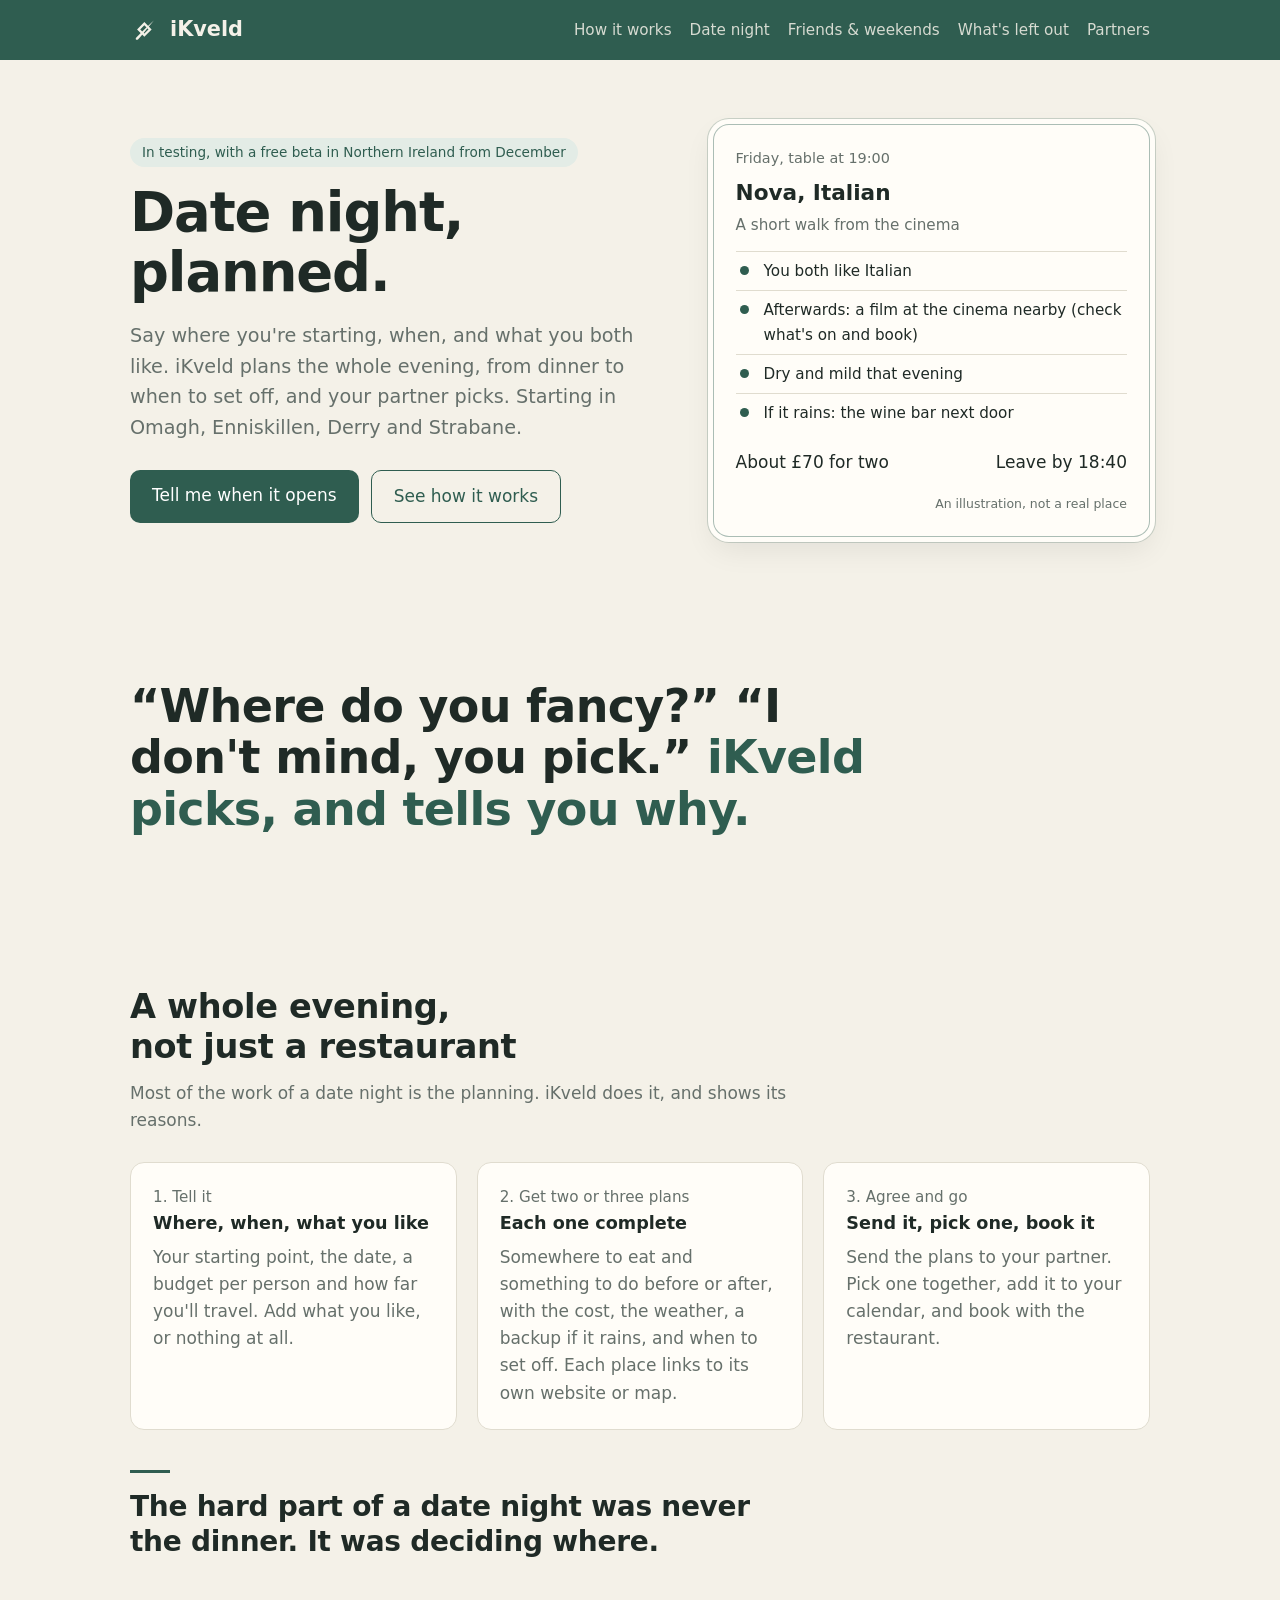
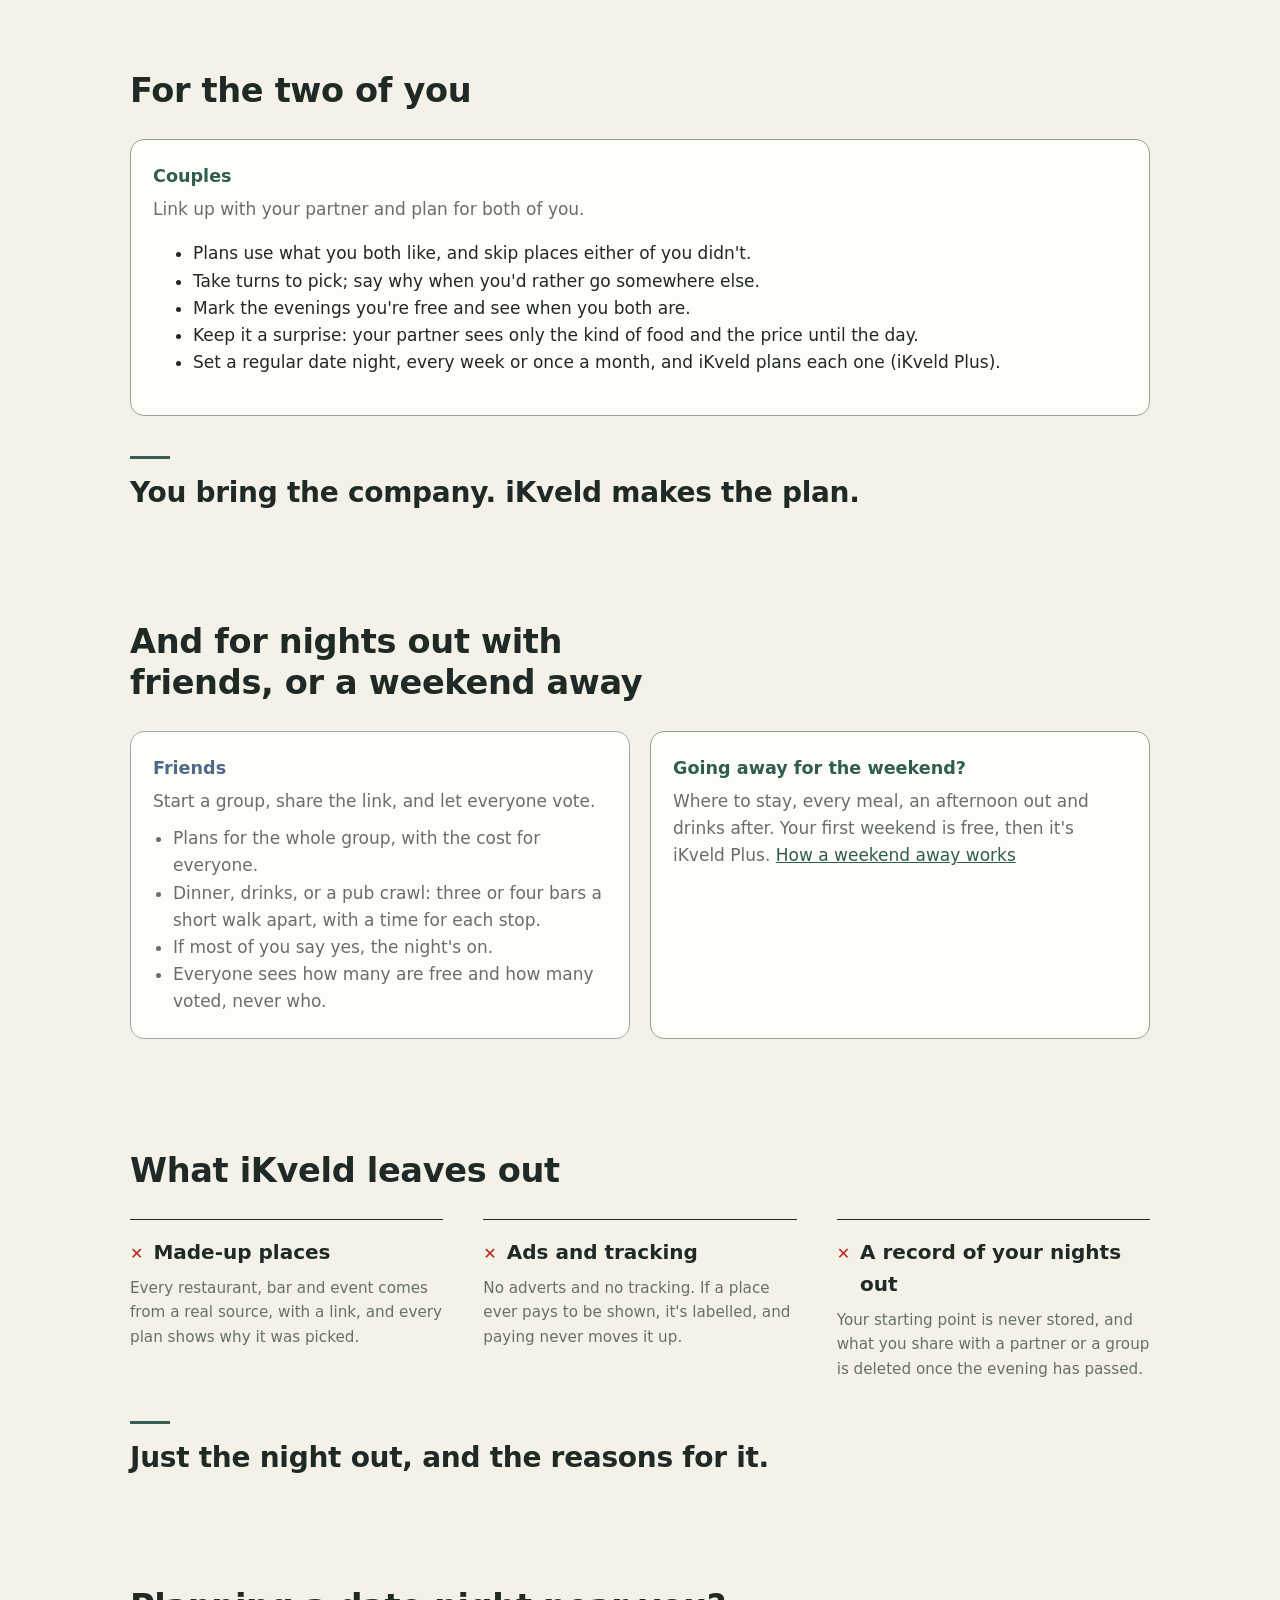
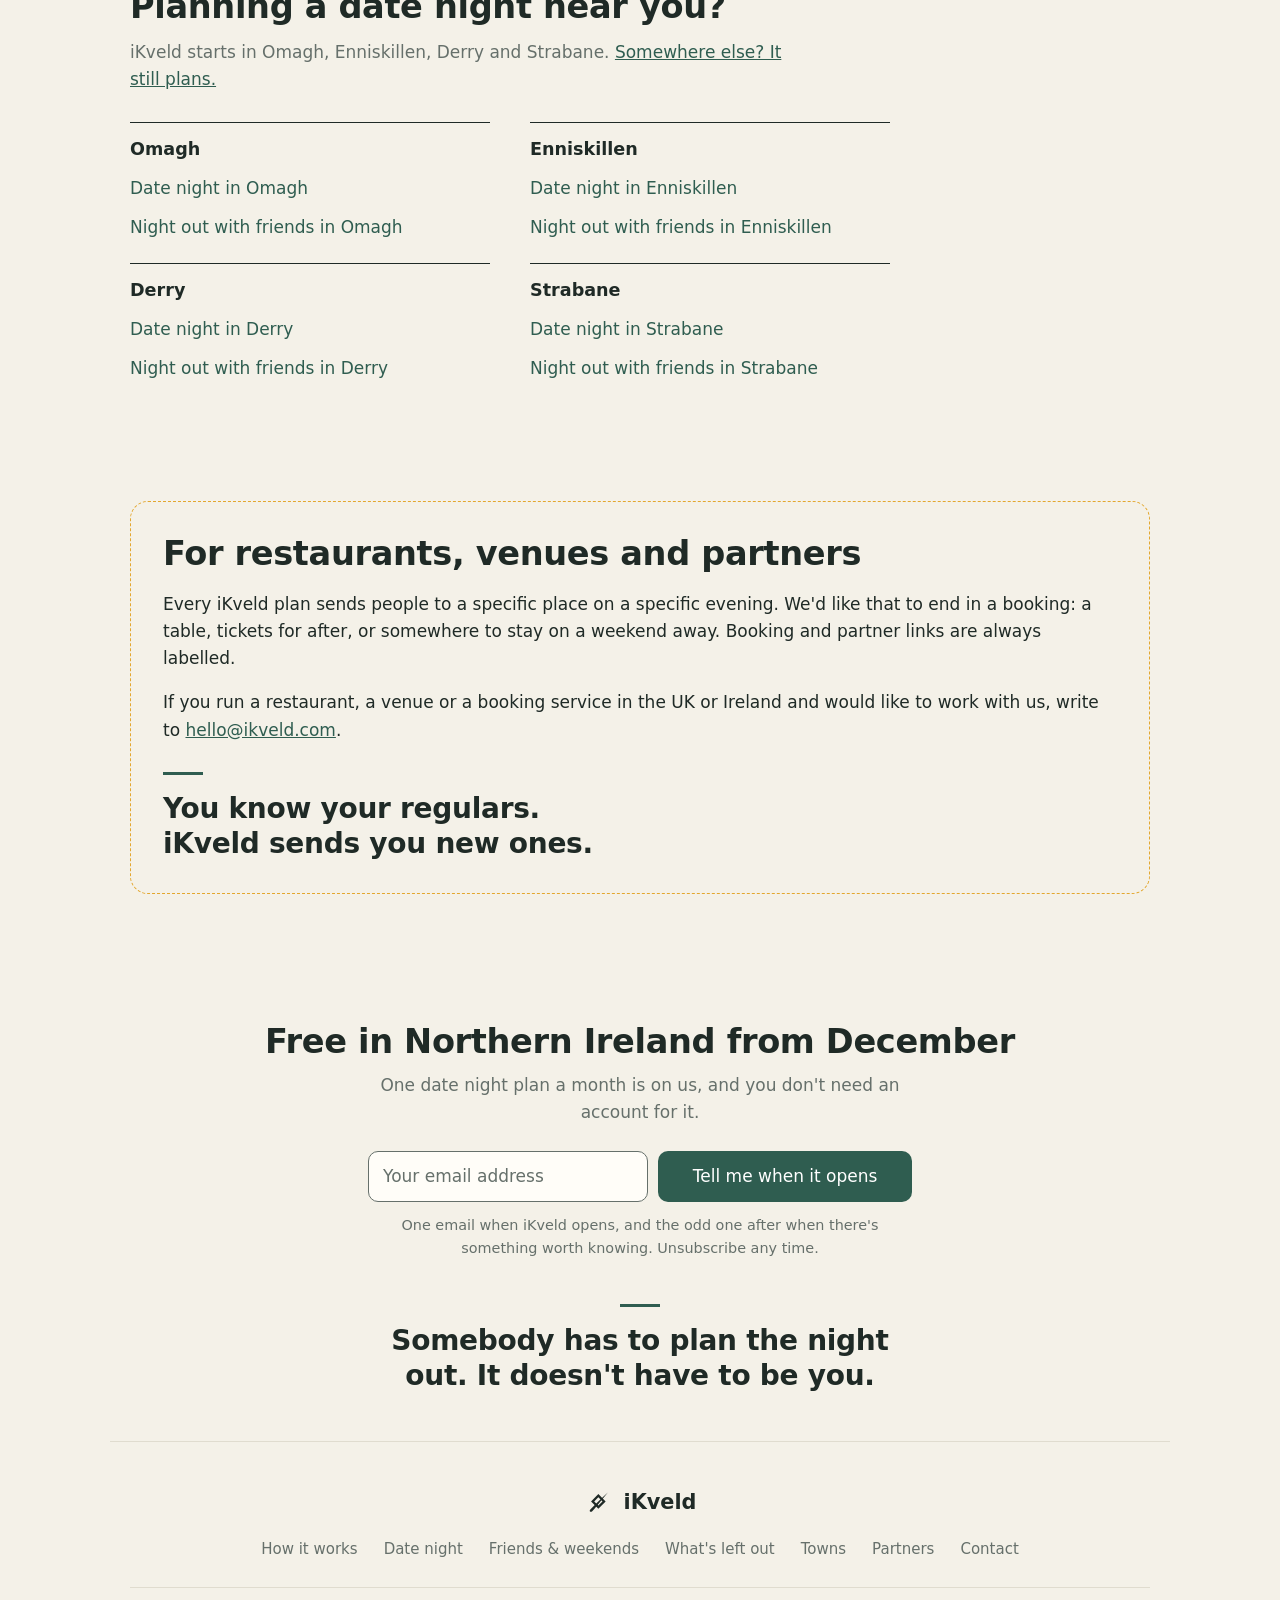
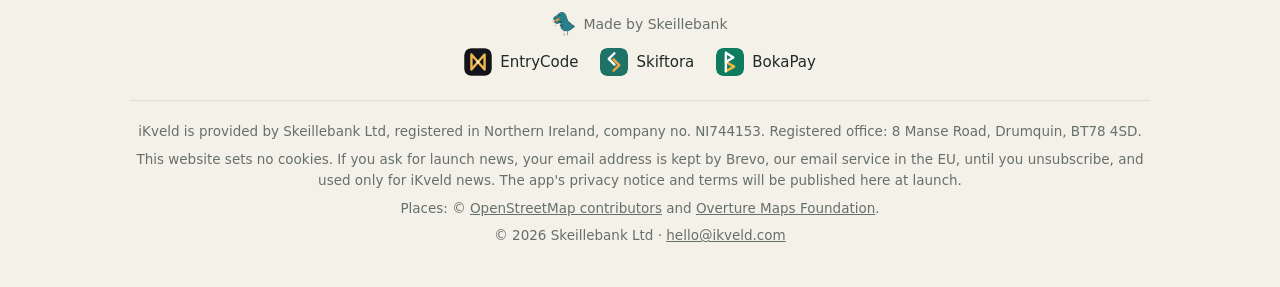
==== commit d0223b17: "Merge pull request #14 from Skeillebank-Group/lead-with-date-night Lead with date night: couples fir" ====
--- a/index.html
+++ b/index.html
@@ -3,8 +3,8 @@
 <head>
 <meta charset="utf-8">
 <meta name="viewport" content="width=device-width, initial-scale=1">
-<title>Date night planner: iKveld plans your date night, night out or weekend away</title>
-<meta name="description" content="Date night, dinner with friends, a pub crawl or a weekend away, planned. Northern Ireland first: where to eat or drink, what to do before or after, the weather and when to set off.">
+<title>Date night planner: iKveld plans your date night in Omagh, Enniskillen, Derry and Strabane</title>
+<meta name="description" content="Date night, planned: where to eat, what to do before or after, the cost, the weather and when to set off, for your partner to pick. Starting in Omagh, Enniskillen, Derry and Strabane. Nights out with friends too.">
 <link rel="icon" href="/favicon.ico" sizes="any">
 <link rel="icon" href="/favicon-48.png" type="image/png" sizes="48x48">
 <link rel="icon" href="logo.svg" type="image/svg+xml">
@@ -14,8 +14,8 @@
 <link rel="canonical" href="https://ikveld.com/">
 <meta property="og:type" content="website">
 <meta property="og:site_name" content="iKveld">
-<meta property="og:title" content="iKveld: date nights, nights out and pub crawls, planned">
-<meta property="og:description" content="The whole evening, planned: where to eat or drink, what to do before or after, the cost, the weather and when to set off. For couples, and for nights out with friends.">
+<meta property="og:title" content="iKveld: date night, planned">
+<meta property="og:description" content="The whole evening, planned: where to eat, what to do before or after, the cost, the weather and when to set off. Your partner picks. Nights out with friends too.">
 <meta property="og:url" content="https://ikveld.com/">
 <meta property="og:image" content="https://ikveld.com/icon-512.png">
 <meta property="og:locale" content="en_GB">
@@ -46,7 +46,7 @@
       "url": "https://app.ikveld.com/",
       "applicationCategory": "LifestyleApplication",
       "operatingSystem": "Any (web browser)",
-      "description": "Plans date nights, dinner with friends, pub crawls and weekends away: where to eat or drink, what to do before or after, the cost, the weather and when to set off. Couples pick together; groups vote.",
+      "description": "Plans date nights: where to eat, what to do before or after, the cost, the weather and when to set off, for couples to pick together. Also nights out with friends, pub crawls and weekends away.",
       "areaServed": { "@type": "Place", "name": "Northern Ireland" },
       "offers": { "@type": "Offer", "price": "0", "priceCurrency": "GBP" },
       "publisher": { "@id": "https://ikveld.com/#company" }
@@ -136,6 +136,7 @@
   .two ul { margin: 10px 0 0; padding-left: 20px; color: var(--muted); }
   .away { margin-top: 20px; border-color: color-mix(in srgb, var(--accent) 45%, var(--line)); }
   .away h3 { color: var(--accent); }
+  .two .away { margin-top: 0; }
 
   .partners { border: 1.5px dashed var(--pop); border-radius: 18px; padding: 32px; }
   .partners .land { margin-top: 28px; }
@@ -214,7 +215,8 @@
     </a>
     <nav class="nav" aria-label="Main">
       <a href="#how">How it works</a>
-      <a href="#together">Couples &amp; friends</a>
+      <a href="#together">Date night</a>
+      <a href="#also">Friends &amp; weekends</a>
       <a href="#without">What's left out</a>
       <a href="#partners">Partners</a>
     </nav>
@@ -226,7 +228,7 @@
     <div>
       <p class="status">In testing, with a free beta in Northern Ireland from December</p>
       <h1>Date night, planned.</h1>
-      <p class="lead">Say where you're starting, when, and what you like. iKveld plans the whole evening, from dinner to when to set off, for your partner to pick or your friends to vote on. Date nights, nights out and weekends away, starting in Omagh, Enniskillen, Derry and Strabane.</p>
+      <p class="lead">Say where you're starting, when, and what you both like. iKveld plans the whole evening, from dinner to when to set off, and your partner picks. Starting in Omagh, Enniskillen, Derry and Strabane.</p>
       <div class="cta-row">
         <a class="btn primary" href="#launch">Tell me when it opens</a>
         <a class="btn ghost" href="#how">See how it works</a>
@@ -235,7 +237,7 @@
     <div class="plan" aria-label="An example plan">
       <p class="tag">Friday, table at 19:00</p>
       <p class="name">Nova, Italian</p>
-      <p class="meta">A short walk from the cinema, rated 4.6</p>
+      <p class="meta">A short walk from the cinema</p>
       <ul>
         <li>You both like Italian</li>
         <li>Afterwards: a film at the cinema nearby (check what's on and book)</li>
@@ -254,7 +256,7 @@
   <section id="how">
     <div class="sec-head">
       <h2>A whole evening, not just a restaurant</h2>
-      <p>Most of the work of a night out is the planning. iKveld does it, and shows its reasons.</p>
+      <p>Most of the work of a date night is the planning. iKveld does it, and shows its reasons.</p>
     </div>
     <div class="grid">
       <div class="card">
@@ -270,28 +272,35 @@
       <div class="card">
         <p class="step">3. Agree and go</p>
         <h3>Send it, pick one, book it</h3>
-        <p>Send the plans to your partner or your group. Pick together, add it to your calendar, and book with the restaurant.</p>
-      </div>
-    </div>
-    <p class="land">The hard part of a night out was never the dinner. It was deciding where.</p>
+        <p>Send the plans to your partner. Pick one together, add it to your calendar, and book with the restaurant.</p>
+      </div>
+    </div>
+    <p class="land">The hard part of a date night was never the dinner. It was deciding where.</p>
   </section>
 
   <section id="together">
     <div class="sec-head">
-      <h2>For the two of you, and for nights out with friends</h2>
+      <h2>For the two of you</h2>
+    </div>
+    <div class="card couple">
+      <h3>Couples</h3>
+      <p>Link up with your partner and plan for both of you.</p>
+      <ul>
+        <li>Plans use what you both like, and skip places either of you didn't.</li>
+        <li>Take turns to pick; say why when you'd rather go somewhere else.</li>
+        <li>Mark the evenings you're free and see when you both are.</li>
+        <li>Keep it a surprise: your partner sees only the kind of food and the price until the day.</li>
+        <li>Set a regular date night, every week or once a month, and iKveld plans each one (iKveld Plus).</li>
+      </ul>
+    </div>
+    <p class="land">You bring the company. iKveld makes the plan.</p>
+  </section>
+
+  <section id="also">
+    <div class="sec-head">
+      <h2>And for nights out with friends, or a weekend away</h2>
     </div>
     <div class="two">
-      <div class="card couple">
-        <h3>Couples</h3>
-        <p>Link up with your partner and plan for both of you.</p>
-        <ul>
-          <li>Plans use what you both like, and skip places either of you didn't.</li>
-          <li>Take turns to pick; say why when you'd rather go somewhere else.</li>
-          <li>Mark the evenings you're free and see when you both are.</li>
-          <li>Keep it a surprise: your partner sees only the kind of food and the price until the day.</li>
-          <li>Set a regular date night, every week or once a month, and iKveld plans each one (iKveld Plus).</li>
-        </ul>
-      </div>
       <div class="card friends">
         <h3>Friends</h3>
         <p>Start a group, share the link, and let everyone vote.</p>
@@ -302,12 +311,11 @@
           <li>Everyone sees how many are free and how many voted, never who.</li>
         </ul>
       </div>
-    </div>
-    <div class="card away">
-      <h3>Going away for the weekend?</h3>
-      <p>Where to stay, every meal, an afternoon out and drinks after, anywhere from Belfast to Berlin. Your first weekend is free, then it's iKveld Plus. <a href="weekend-away/">How a weekend away works</a></p>
-    </div>
-    <p class="land">You bring the company. iKveld makes the plan.</p>
+      <div class="card away">
+        <h3>Going away for the weekend?</h3>
+        <p>Where to stay, every meal, an afternoon out and drinks after. Your first weekend is free, then it's iKveld Plus. <a href="weekend-away/">How a weekend away works</a></p>
+      </div>
+    </div>
   </section>
 
   <section id="without">
@@ -333,8 +341,8 @@
 
   <section id="towns">
     <div class="sec-head">
-      <h2>Planning a night out near you?</h2>
-      <p>iKveld starts in Omagh, Enniskillen, Derry and Strabane. <a href="your-town/">Somewhere else? It still plans.</a> <a href="weekend-away/">Weekend away in Berlin? That too.</a></p>
+      <h2>Planning a date night near you?</h2>
+      <p>iKveld starts in Omagh, Enniskillen, Derry and Strabane. <a href="your-town/">Somewhere else? It still plans.</a></p>
     </div>
     <div class="towns">
       <div><h3>Omagh</h3><a href="date-night-omagh/">Date night in Omagh</a><a href="night-out-omagh/">Night out with friends in Omagh</a></div>
@@ -378,7 +386,8 @@
   </a>
   <nav class="sfoot-links" aria-label="Footer">
     <a href="#how">How it works</a>
-    <a href="#together">Couples &amp; friends</a>
+    <a href="#together">Date night</a>
+    <a href="#also">Friends &amp; weekends</a>
     <a href="#without">What's left out</a>
     <a href="#towns">Towns</a>
     <a href="#partners">Partners</a>
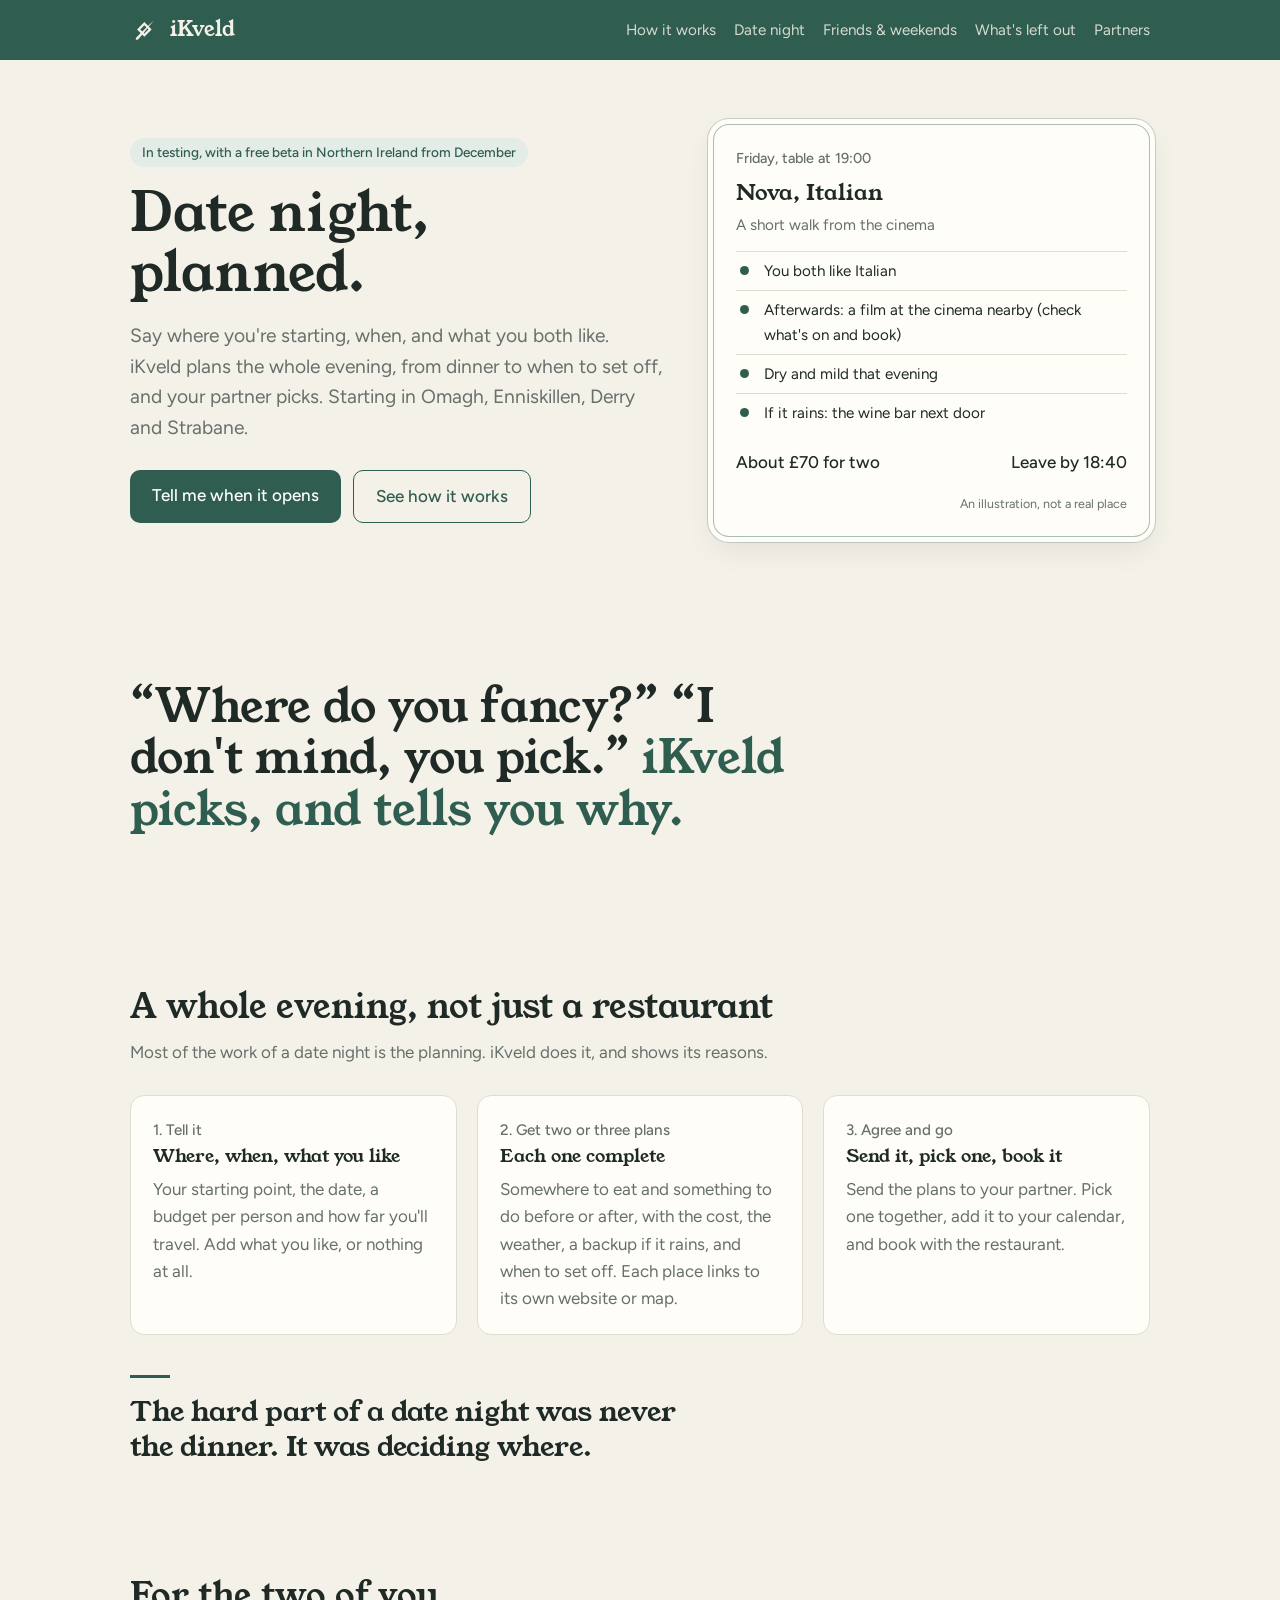
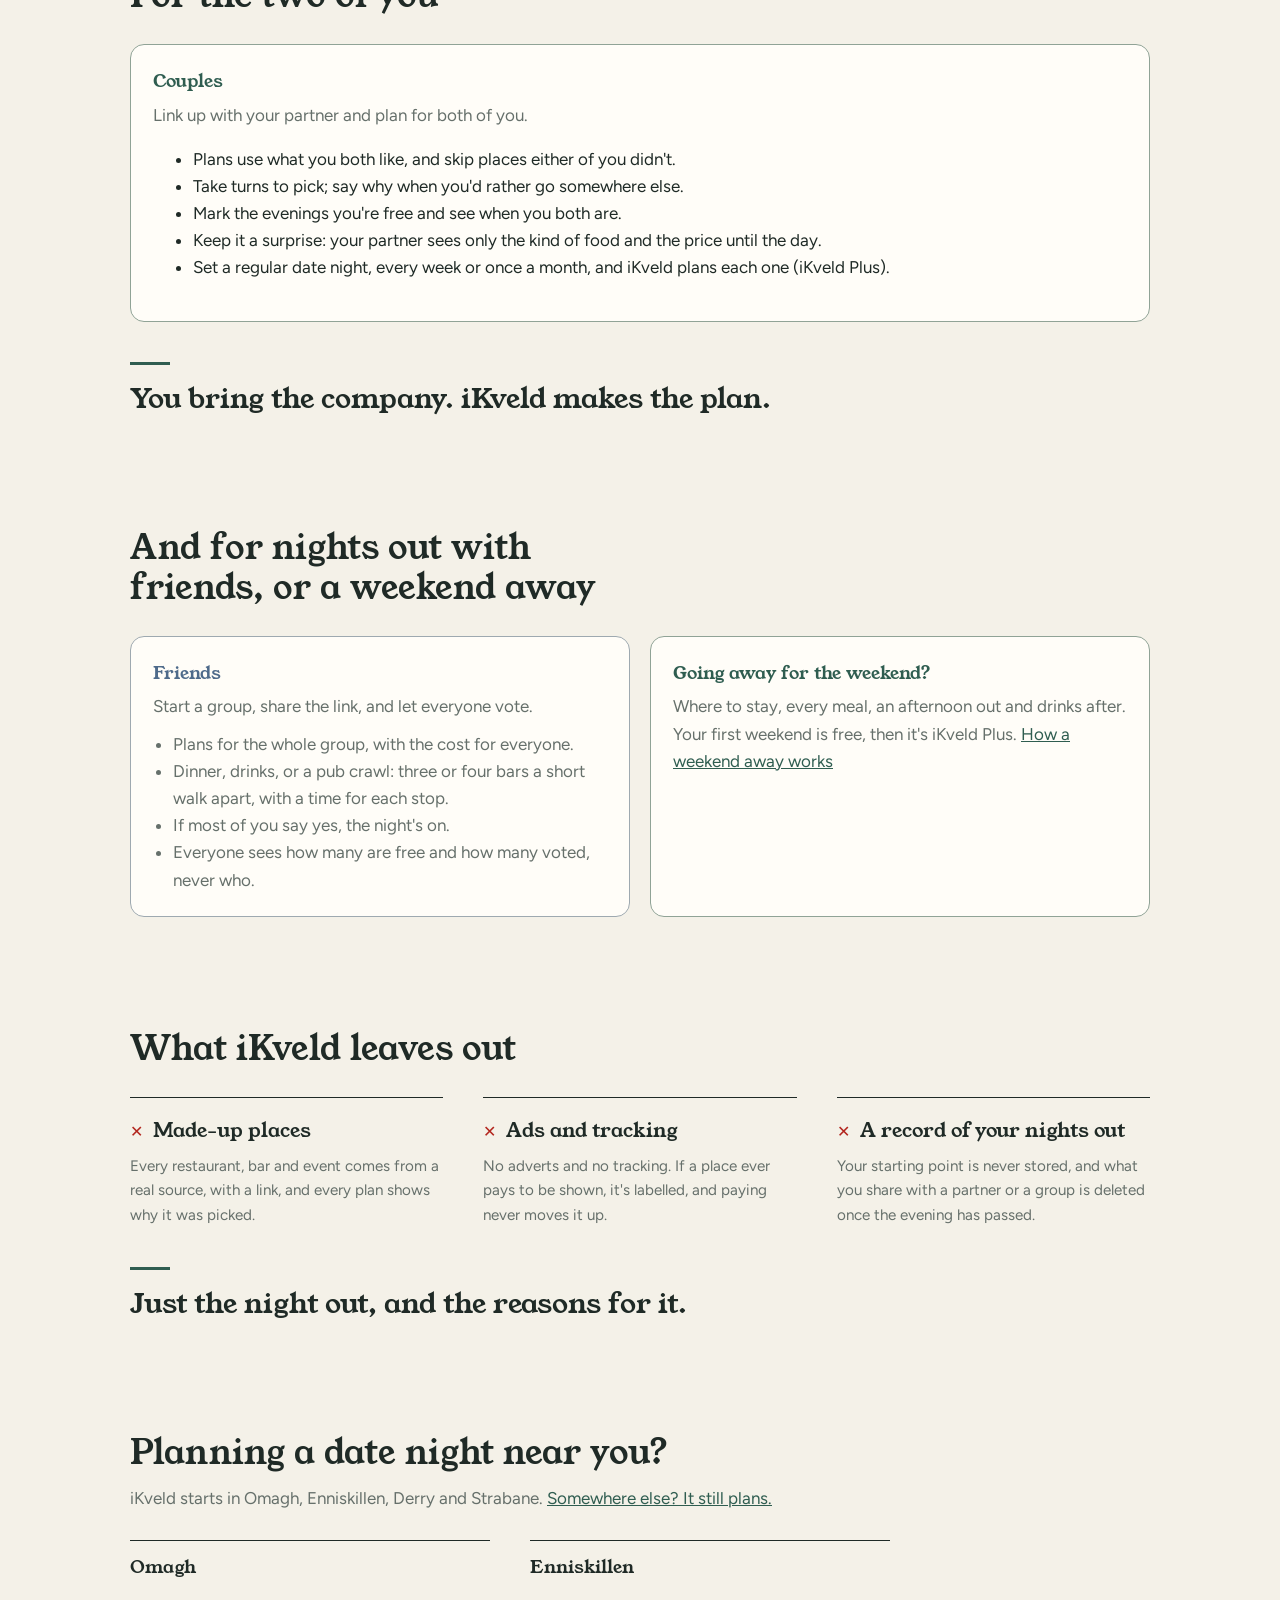
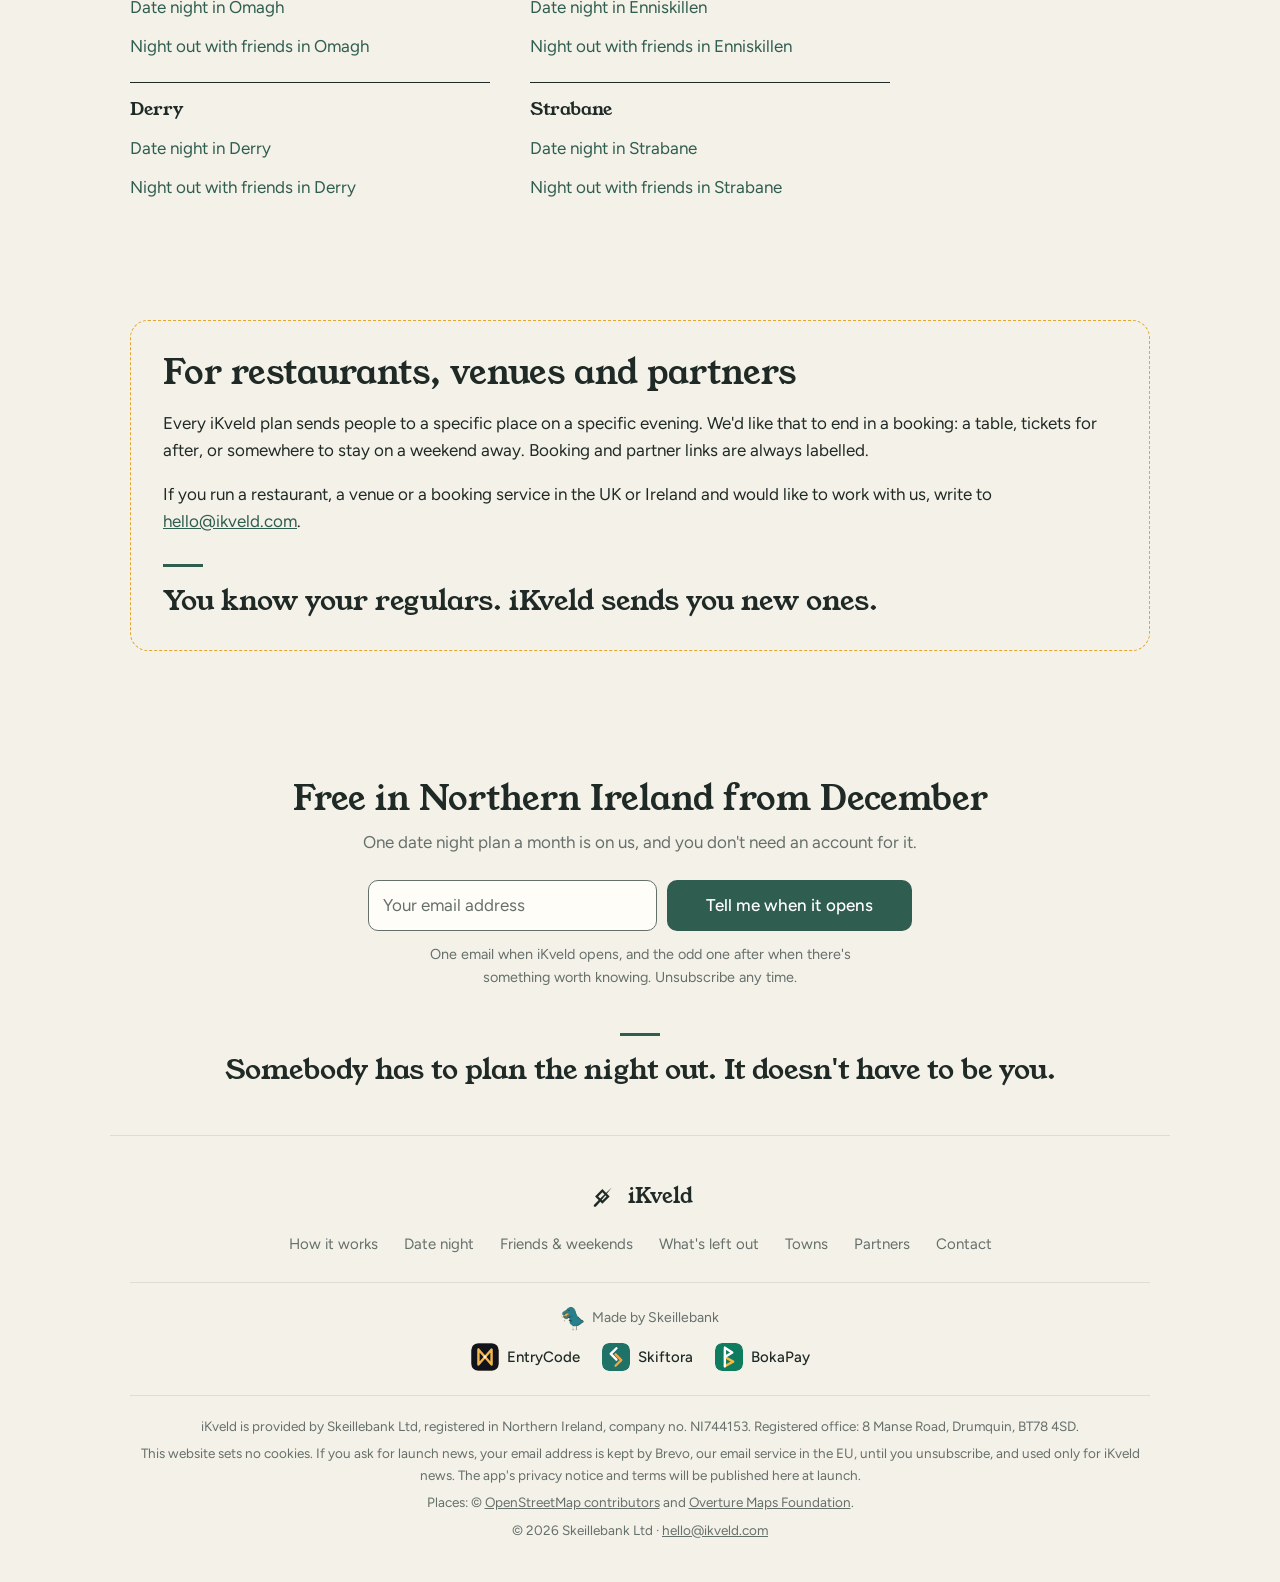
==== commit c9feecab: "Merge pull request #15 from Skeillebank-Group/app-fonts Website in the app's fonts: Figtree and Youn" ====
--- a/index.html
+++ b/index.html
@@ -55,10 +55,11 @@
 }
 </script>
 <style>
-  /* Roboto, served from this site (no Google Fonts). Apache 2.0, see fonts/LICENSE.txt. */
-  @font-face { font-family: "Roboto"; font-weight: 400; font-display: swap; src: url("fonts/roboto-latin-400-normal.woff2") format("woff2"); }
-  @font-face { font-family: "Roboto"; font-weight: 500; font-display: swap; src: url("fonts/roboto-latin-500-normal.woff2") format("woff2"); }
-  @font-face { font-family: "Roboto"; font-weight: 700; font-display: swap; src: url("fonts/roboto-latin-700-normal.woff2") format("woff2"); }
+  /* The app's fonts, served from this site (no Google Fonts): Figtree for text, Young Serif for headings. SIL Open Font License, see fonts/OFL-*.txt. */
+  @font-face { font-family: "Figtree"; font-weight: 400; font-display: swap; src: url("fonts/figtree-latin-400-normal.woff2") format("woff2"); }
+  @font-face { font-family: "Figtree"; font-weight: 500; font-display: swap; src: url("fonts/figtree-latin-500-normal.woff2") format("woff2"); }
+  @font-face { font-family: "Figtree"; font-weight: 700; font-display: swap; src: url("fonts/figtree-latin-700-normal.woff2") format("woff2"); }
+  @font-face { font-family: "Young Serif"; font-weight: 400; font-display: swap; src: url("fonts/young-serif-latin-400-normal.woff2") format("woff2"); }
 
   /* The app's looks: blush and wine for dates, midnight and rose in dark mode, teal and coral for friends. */
   :root {
@@ -79,7 +80,7 @@
   /* Focus ring at 3:1 or better: the brand green on the page, the bar's own text colour in the header. */
   :focus-visible { outline: 2.5px solid var(--primary); outline-offset: 2px; }
   .site-header :focus-visible { outline-color: var(--bar-text); }
-  body { margin: 0; font-family: Roboto, "Segoe UI", system-ui, sans-serif; font-size: 17px; line-height: 1.6; color: var(--text); background: var(--bg); }
+  body { margin: 0; font-family: Figtree, "Segoe UI", system-ui, sans-serif; font-size: 17px; line-height: 1.6; color: var(--text); background: var(--bg); }
   a { color: var(--primary); }
   .wrap { max-width: 1060px; margin: 0 auto; padding: 0 20px; }
 
@@ -204,6 +205,8 @@
 .joined { padding-top: 96px; }
 .joined .mark { width: 64px; height: 64px; margin: 0 auto 22px; border-radius: 50%; background: var(--pop); position: relative; }
 .joined .mark::after { content: ""; position: absolute; inset: 0; background: #1F2A26; -webkit-mask: url("data:image/svg+xml,%3Csvg xmlns='http://www.w3.org/2000/svg' viewBox='0 0 24 24'%3E%3Cpath d='M9 16.17 4.83 12l-1.42 1.41L9 19 21 7l-1.41-1.41z'/%3E%3C/svg%3E") center / 38px no-repeat; mask: url("data:image/svg+xml,%3Csvg xmlns='http://www.w3.org/2000/svg' viewBox='0 0 24 24'%3E%3Cpath d='M9 16.17 4.83 12l-1.42 1.41L9 19 21 7l-1.41-1.41z'/%3E%3C/svg%3E") center / 38px no-repeat; }
+/* Headings, the wordmark and the big lines in Young Serif, as in the app: one weight, no tightened spacing. Kept last so it wins over the weights set above. */
+h1, h2, h3, .wordmark, .land, .breath p, .plan .name, .without h3 { font-family: "Young Serif", Georgia, serif; font-weight: 400; letter-spacing: 0; }
 </style>
 </head>
 <body>
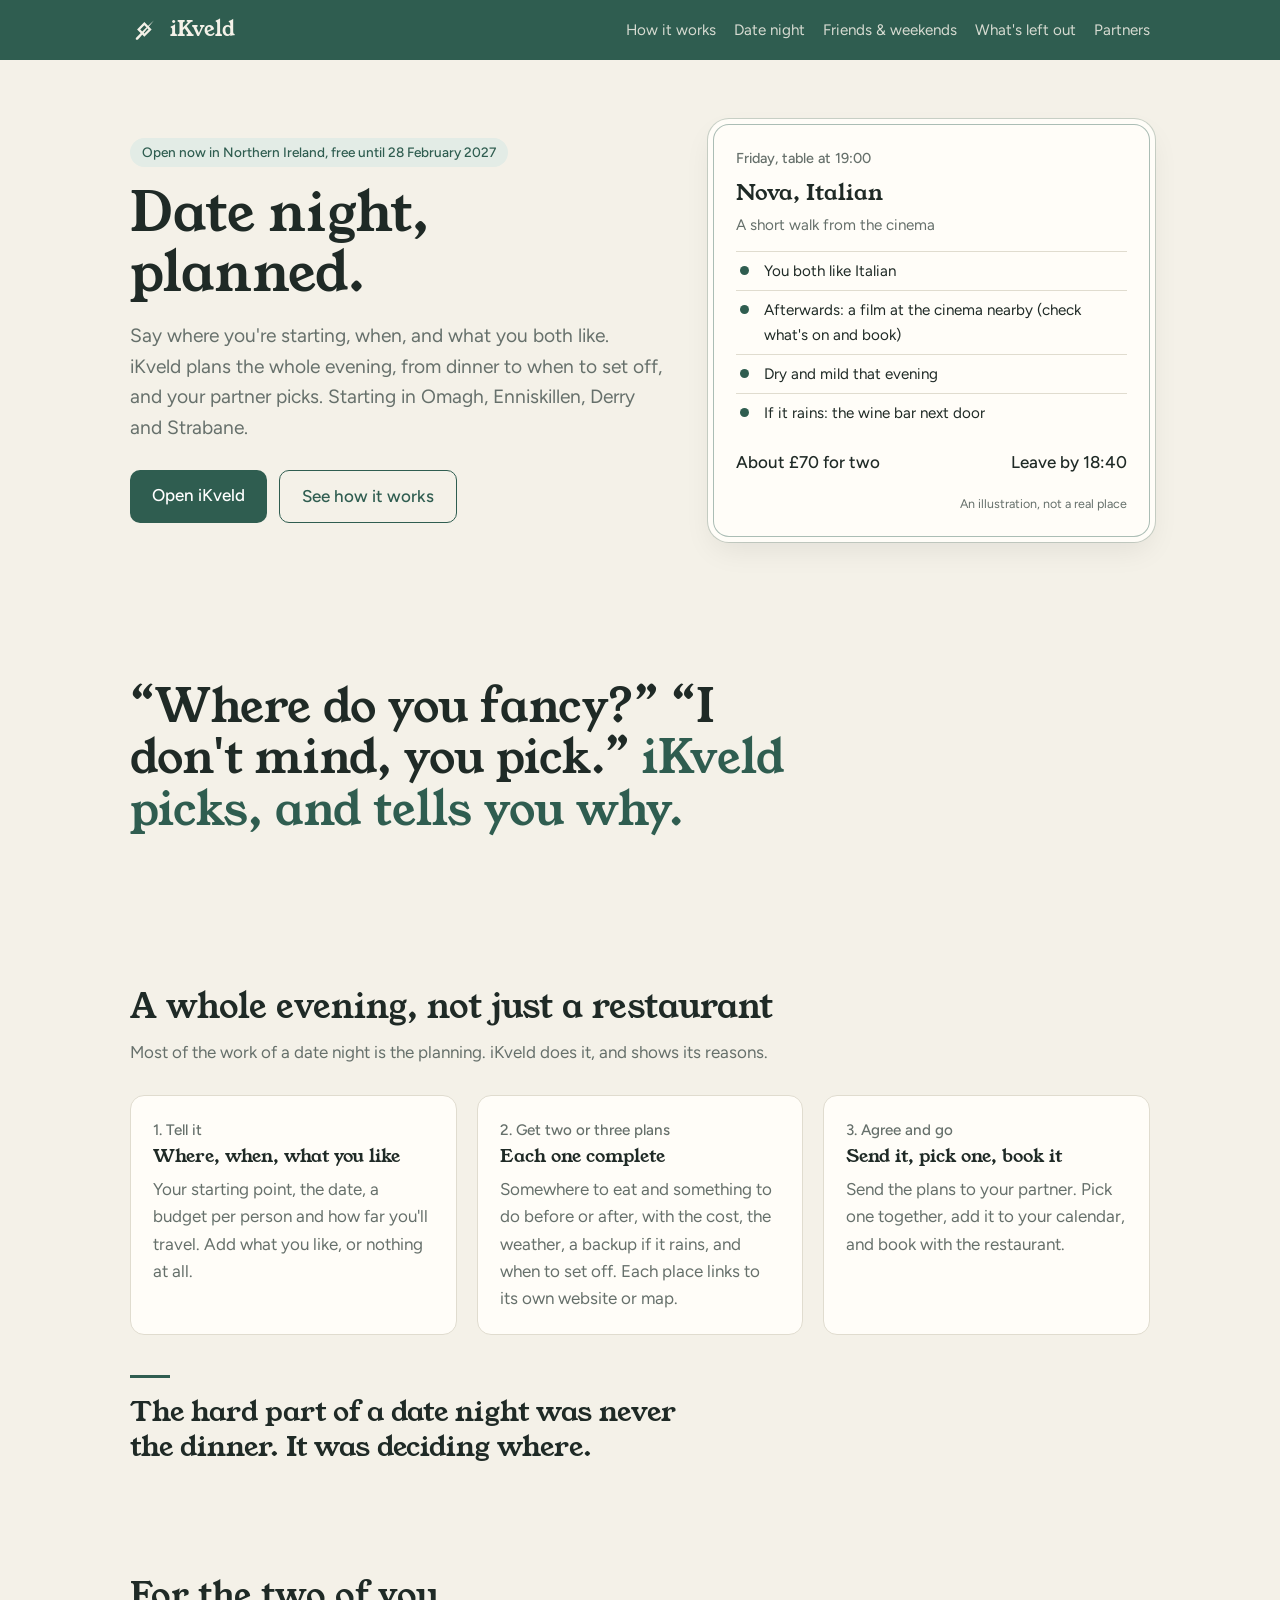
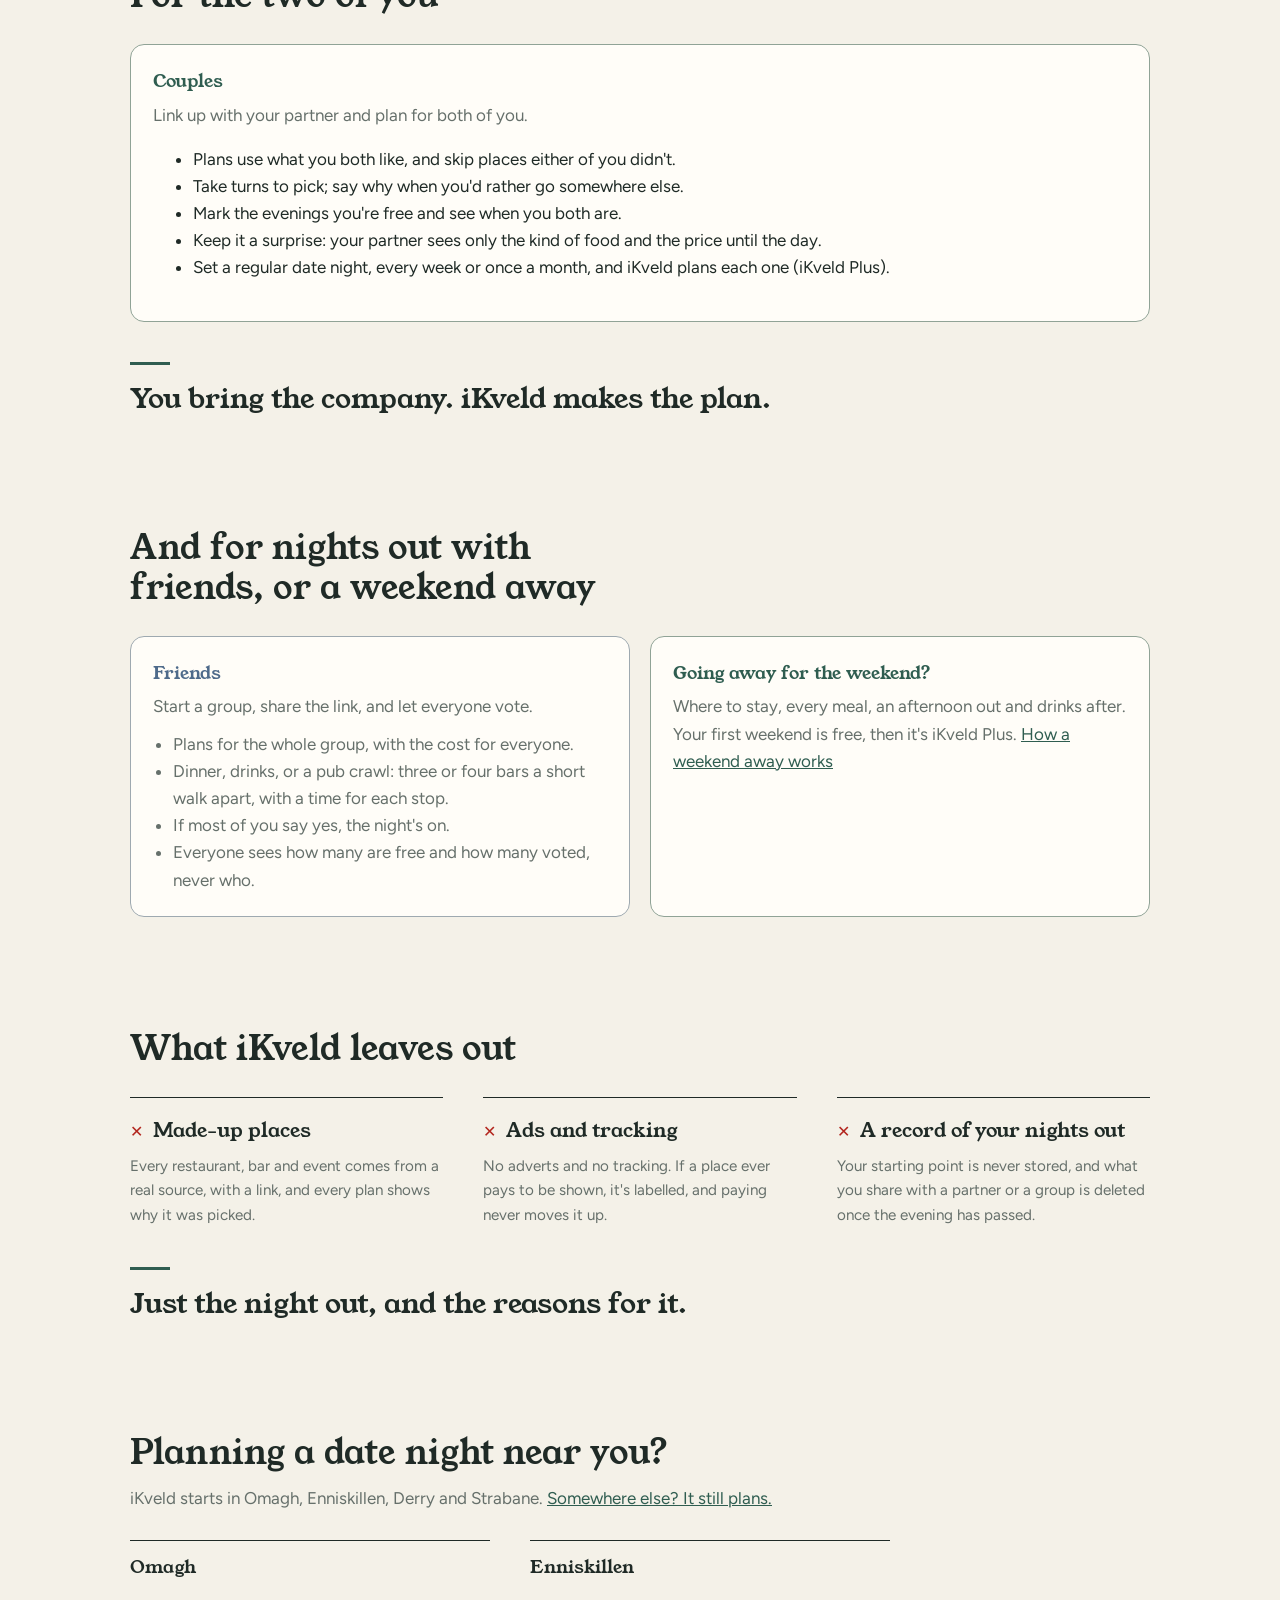
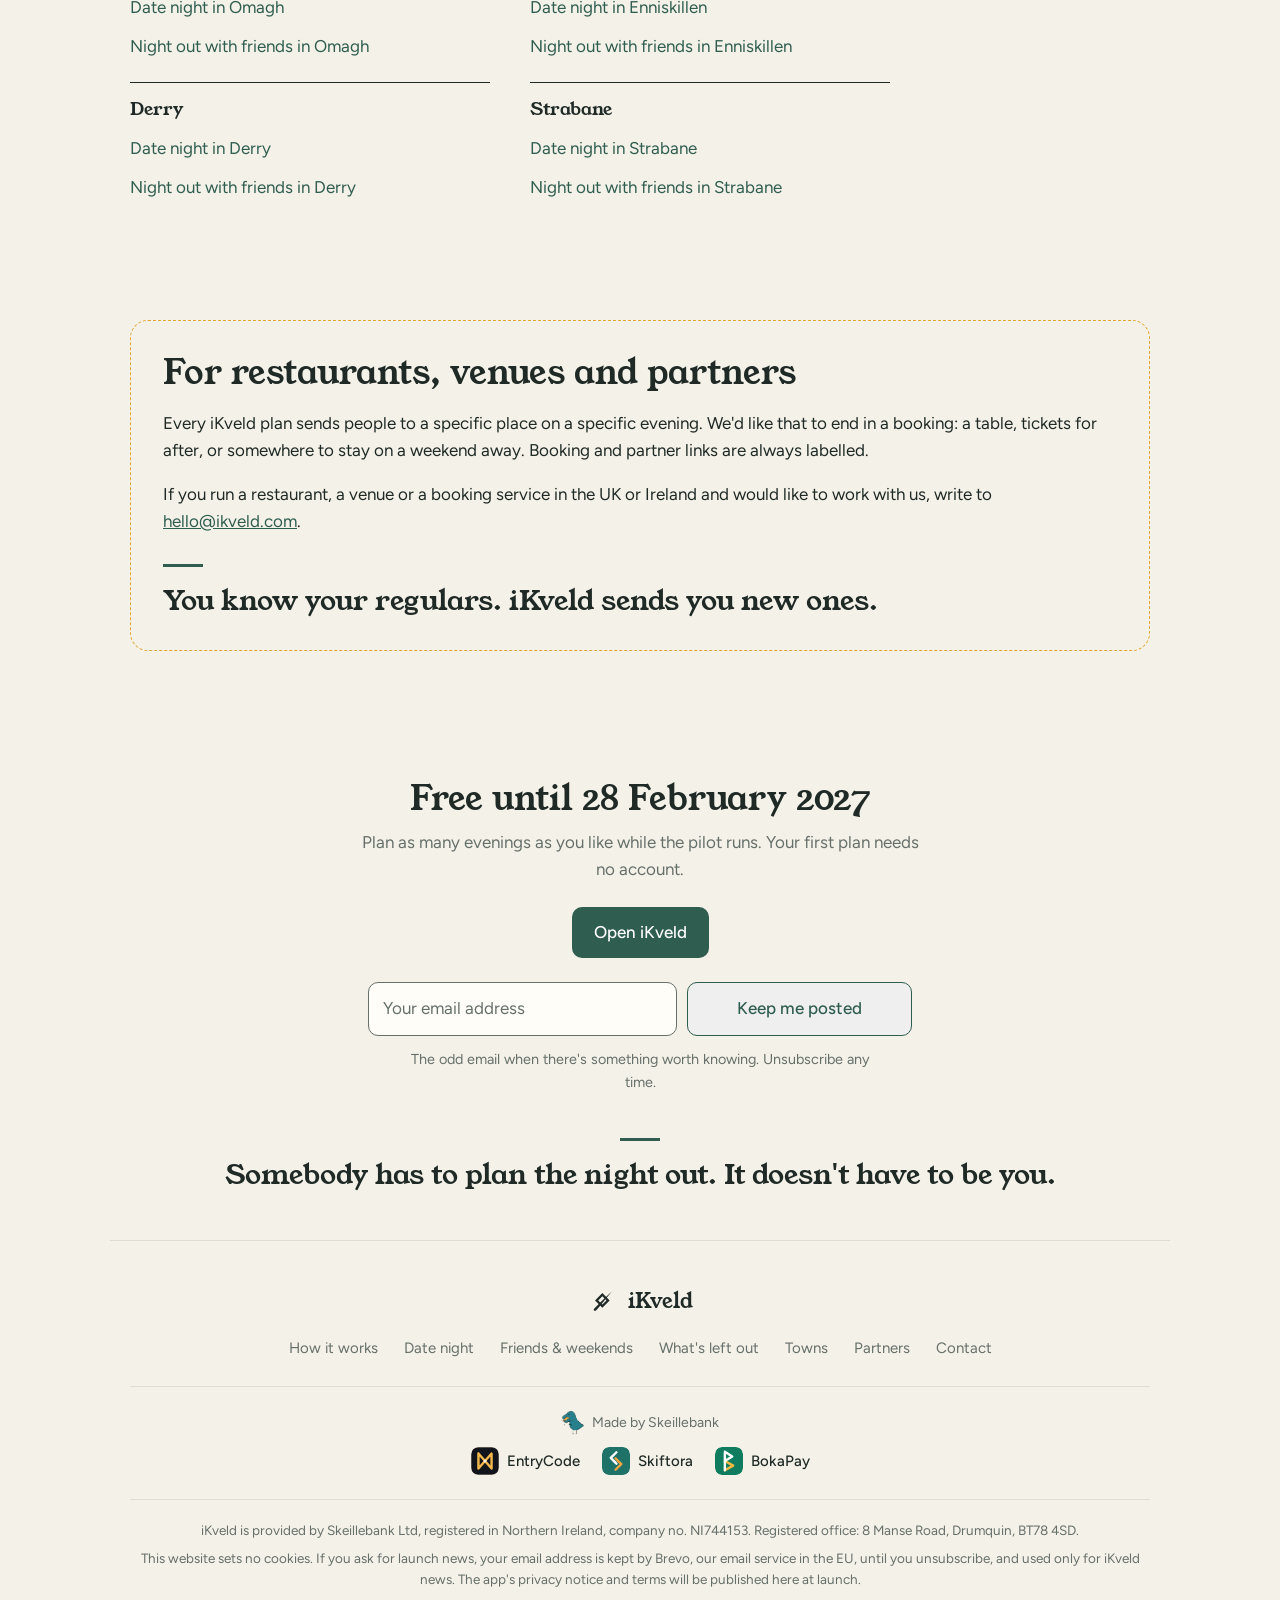
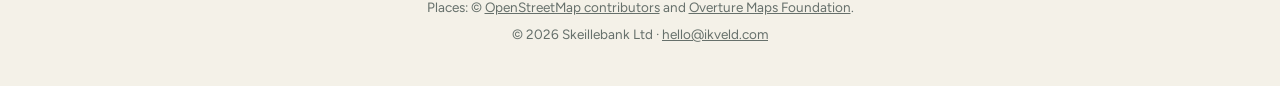
==== commit 3ea6116e: "Launch wording: open now, free until 28 February, no Berlin The site still said "free beta from Dece" ====
--- a/index.html
+++ b/index.html
@@ -229,11 +229,11 @@
 <main class="wrap">
   <div class="hero">
     <div>
-      <p class="status">In testing, with a free beta in Northern Ireland from December</p>
+      <p class="status">Open now in Northern Ireland, free until 28 February 2027</p>
       <h1>Date night, planned.</h1>
       <p class="lead">Say where you're starting, when, and what you both like. iKveld plans the whole evening, from dinner to when to set off, and your partner picks. Starting in Omagh, Enniskillen, Derry and Strabane.</p>
       <div class="cta-row">
-        <a class="btn primary" href="#launch">Tell me when it opens</a>
+        <a class="btn primary" href="https://app.ikveld.com/">Open iKveld</a>
         <a class="btn ghost" href="#how">See how it works</a>
       </div>
     </div>
@@ -365,17 +365,18 @@
   </section>
 
   <section class="last" id="launch">
-    <h2>Free in Northern Ireland from December</h2>
-    <p>One date night plan a month is on us, and you don't need an account for it.</p>
+    <h2>Free until 28 February 2027</h2>
+    <p>Plan as many evenings as you like while the pilot runs. Your first plan needs no account.</p>
+    <p><a class="btn primary" href="https://app.ikveld.com/">Open iKveld</a></p>
     <form class="signup" action="https://3156a3ab.sibforms.com/serve/[base64]" method="POST" data-signup>
       <label class="vh" for="signup-email">Your email address</label>
       <div class="signup-row">
         <input id="signup-email" type="email" name="EMAIL" autocomplete="email" required placeholder="Your email address">
-        <button class="btn primary" type="submit">Tell me when it opens</button>
+        <button class="btn ghost" type="submit">Keep me posted</button>
       </div>
       <input class="vh" type="text" name="email_address_check" value="" tabindex="-1" autocomplete="off" aria-hidden="true">
       <input type="hidden" name="locale" value="en">
-      <p class="signup-note">One email when iKveld opens, and the odd one after when there's something worth knowing. Unsubscribe any time.</p>
+      <p class="signup-note">The odd email when there's something worth knowing. Unsubscribe any time.</p>
       <p class="signup-msg" role="status" aria-live="polite"></p>
     </form>
     <p class="land">Somebody has to plan the night out. It doesn't have to be you.</p>
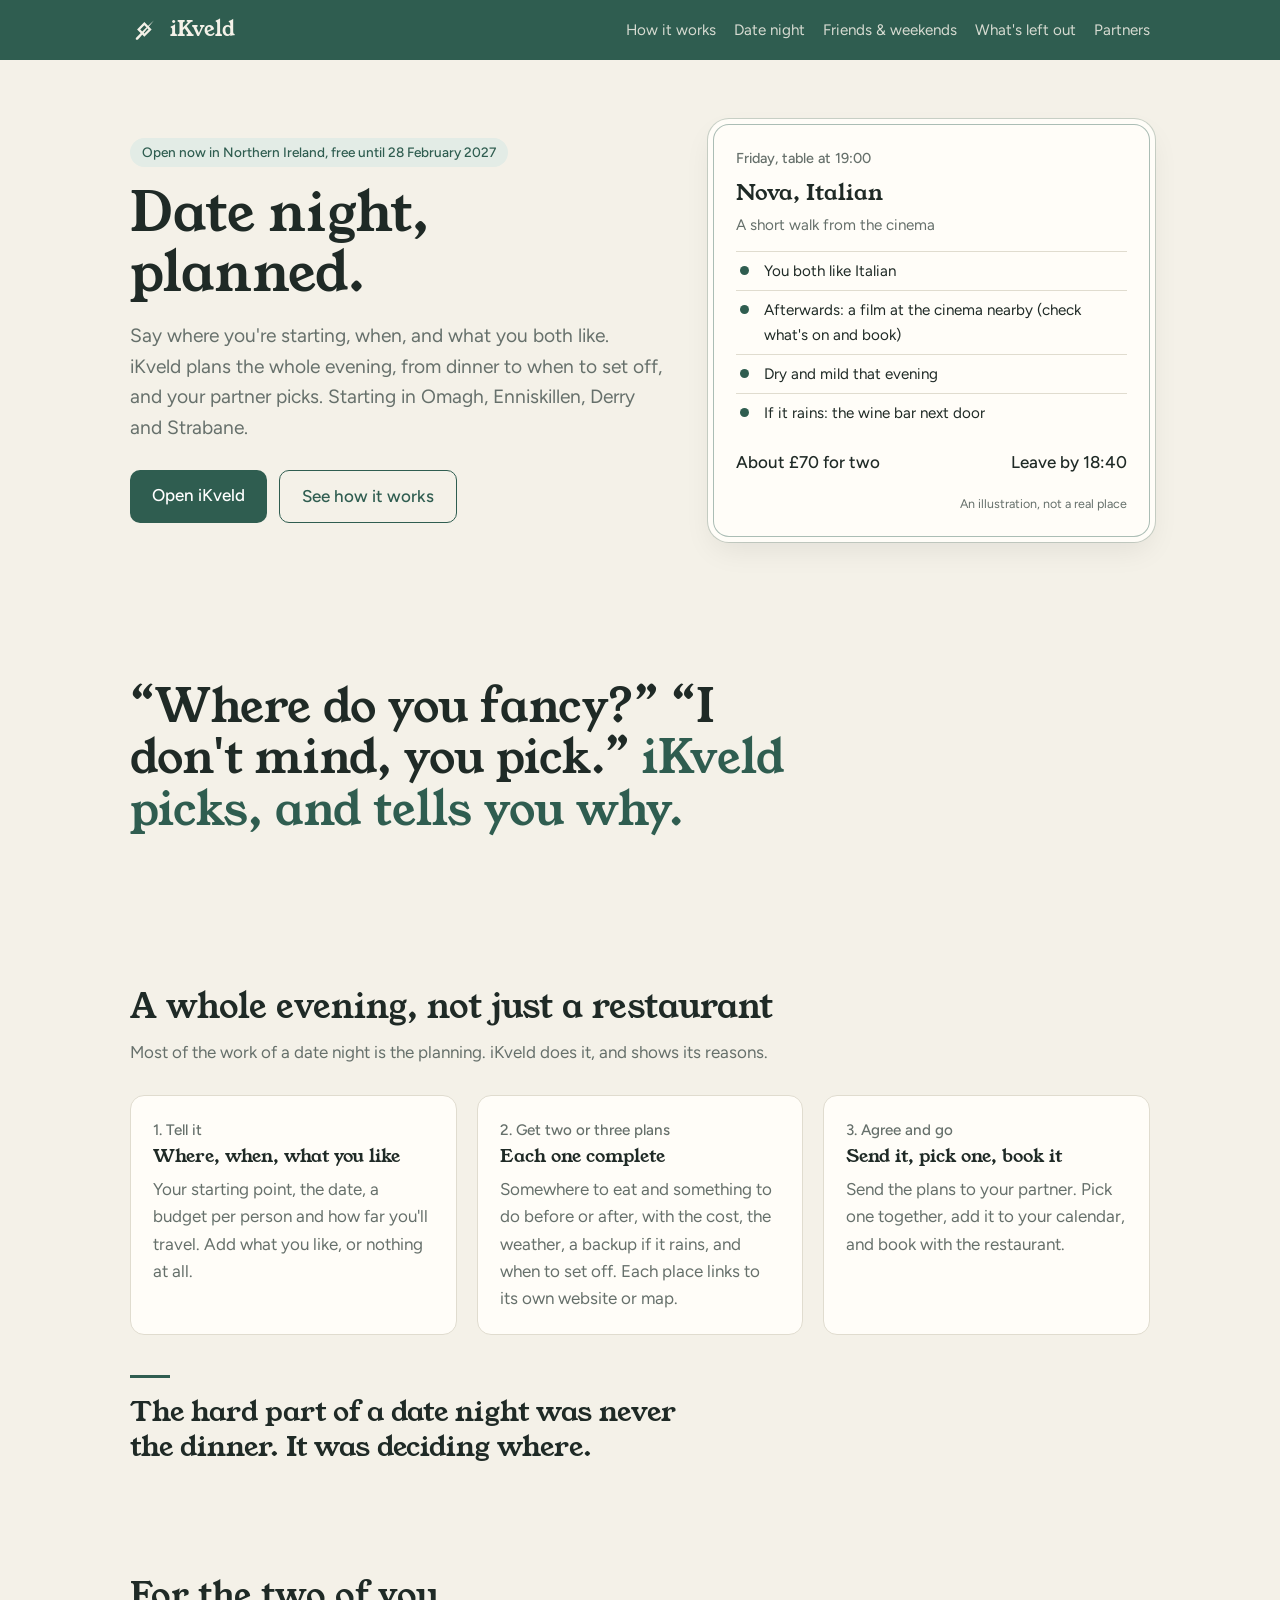
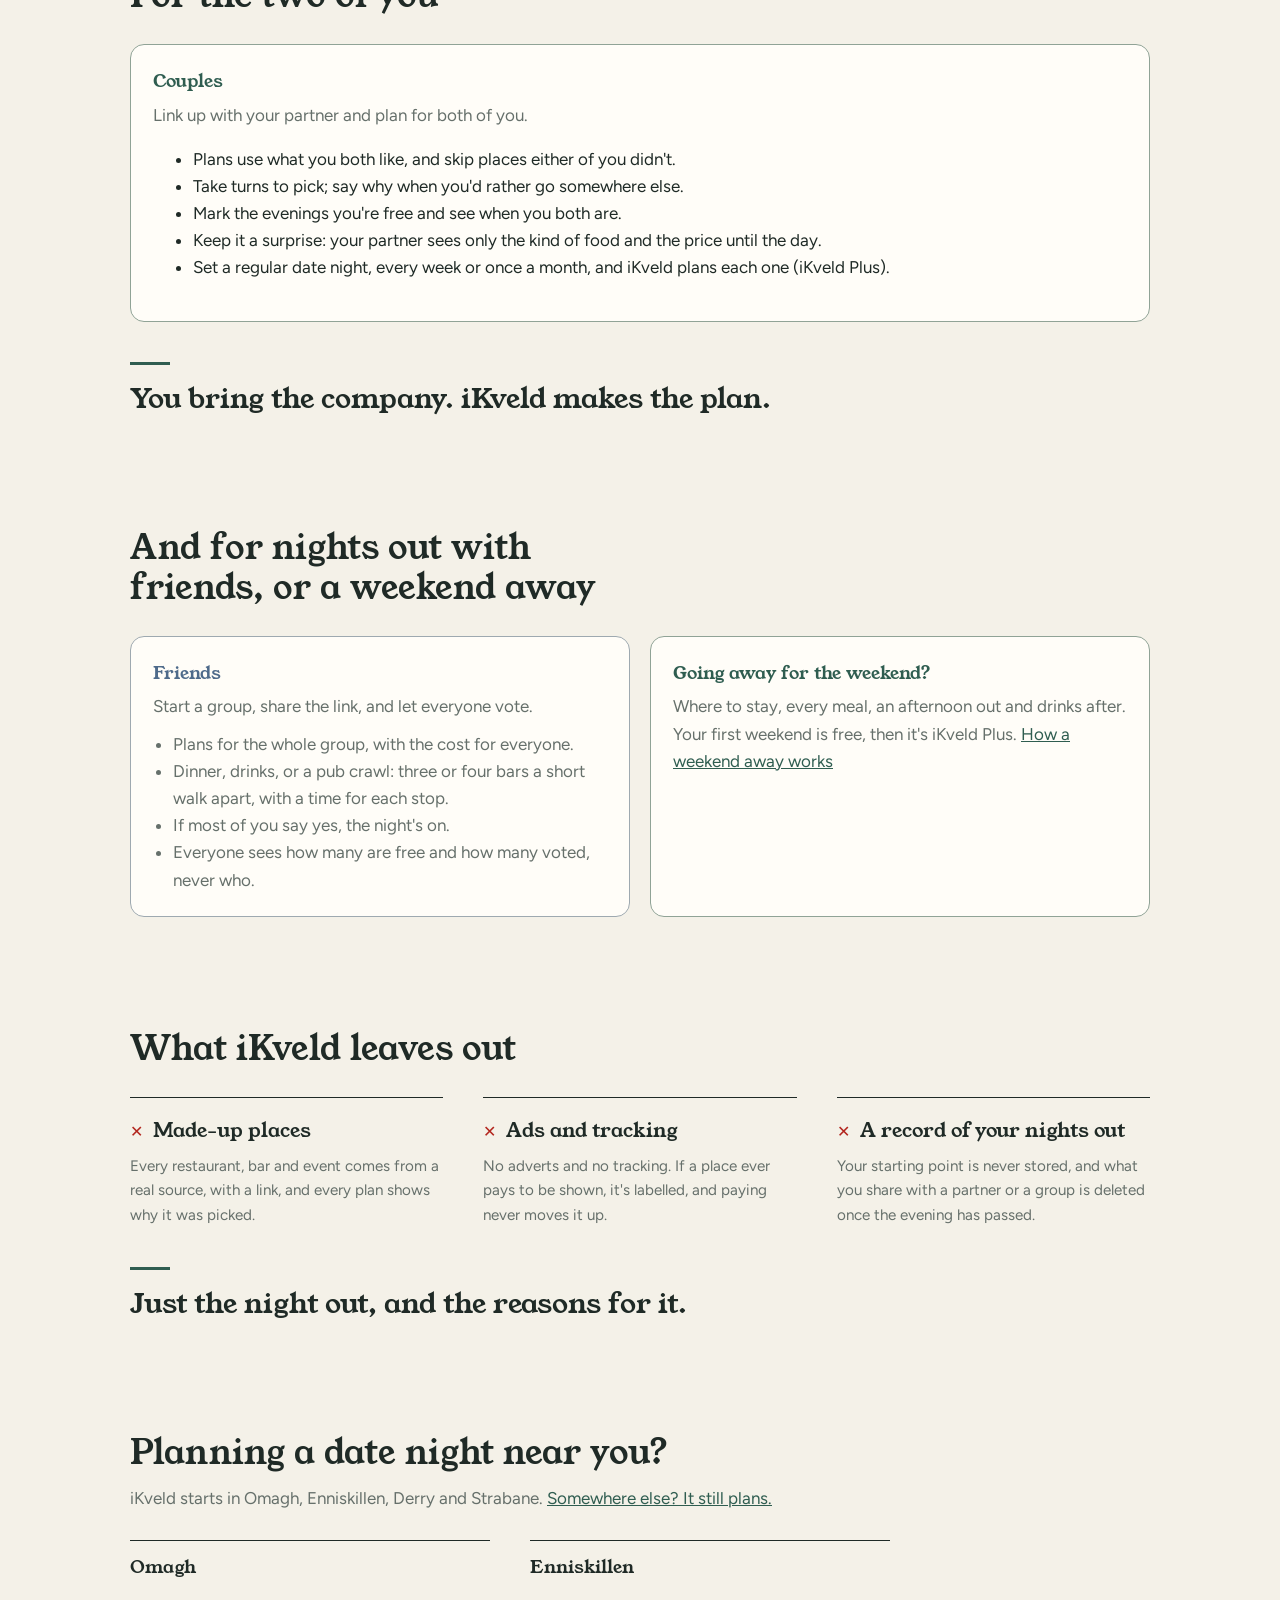
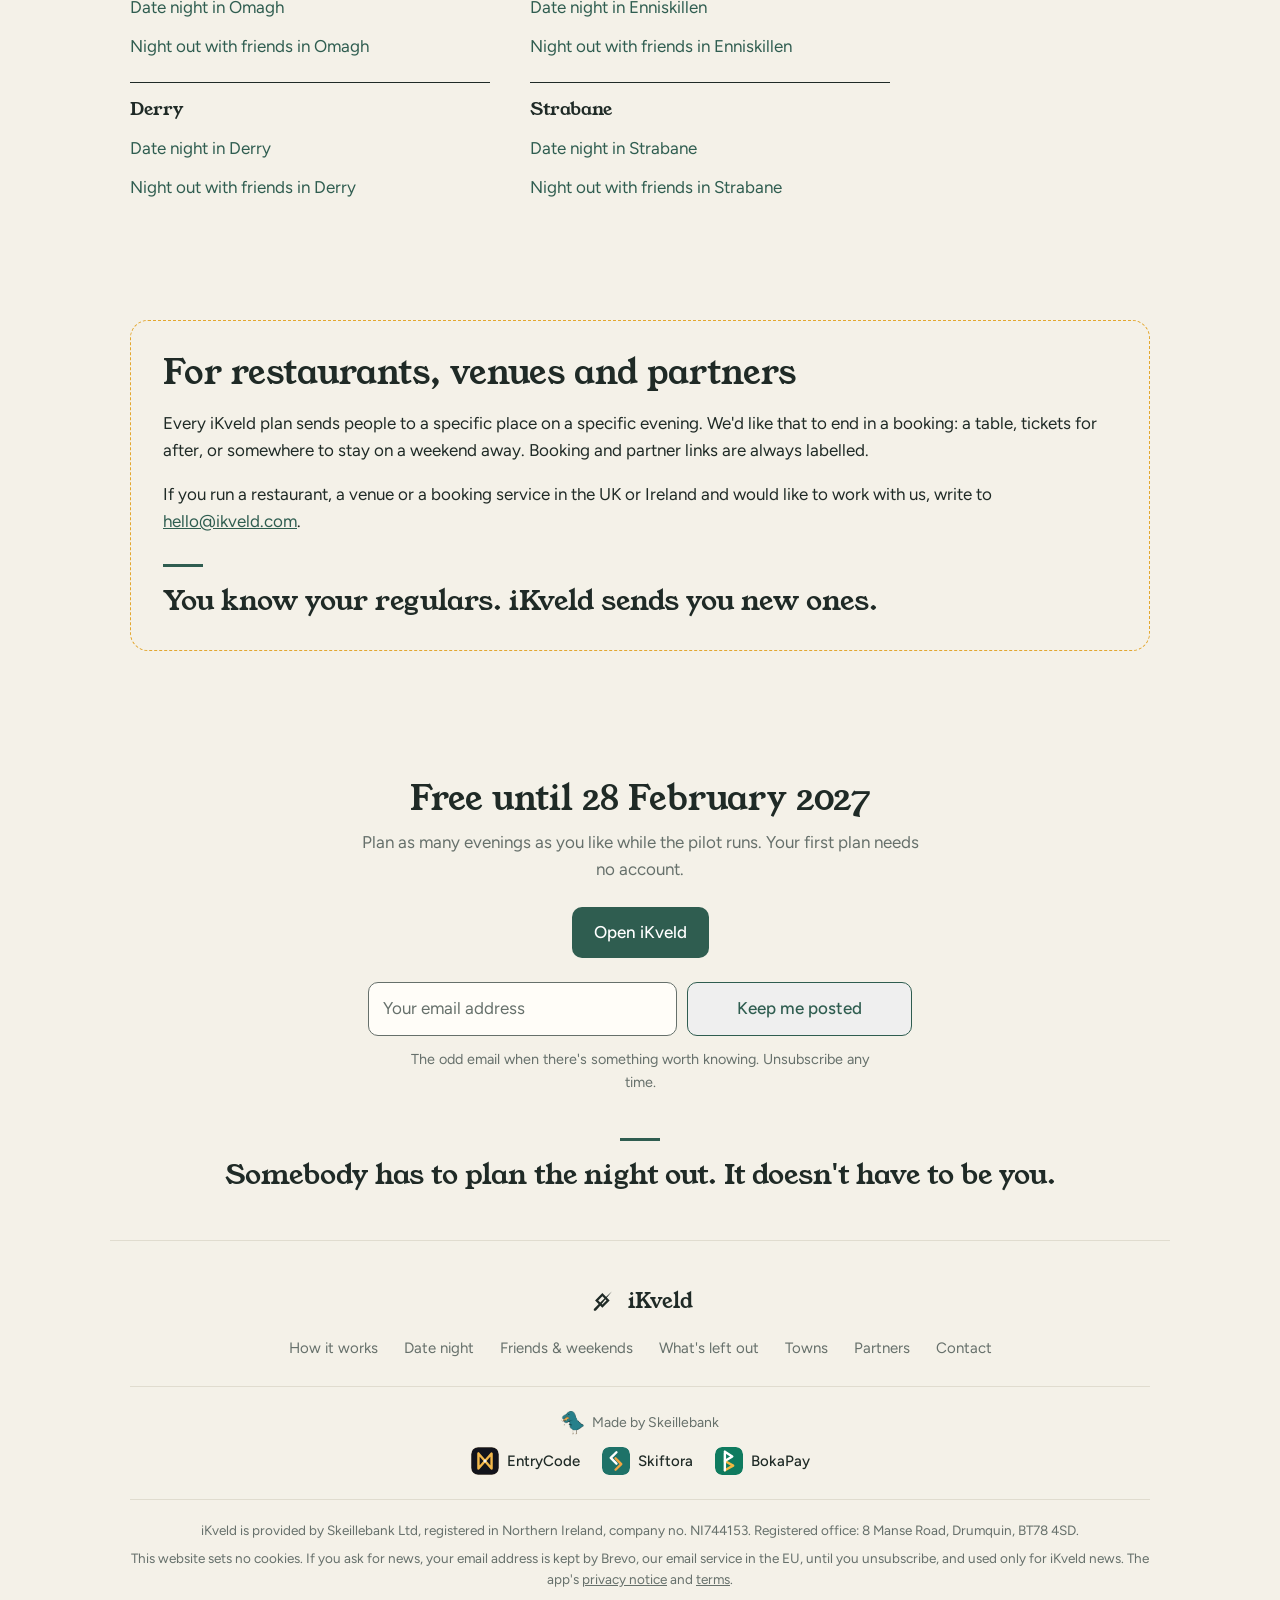
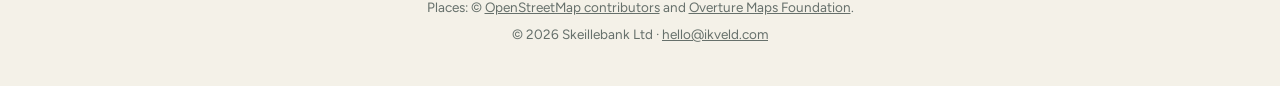
==== commit bc8ec032: "Loose ends: legal links, iKveld's own 404, /privacy and /terms Footer links to the app's privacy not" ====
--- a/index.html
+++ b/index.html
@@ -405,8 +405,8 @@
   </nav>
   <div class="sfoot-fine">
     <p>iKveld is provided by Skeillebank Ltd, registered in Northern Ireland, company no. NI744153. Registered office: 8 Manse Road, Drumquin, BT78 4SD.</p>
-    <p>This website sets no cookies. If you ask for launch news, your email address is kept by Brevo, our email service in the EU, until you unsubscribe, and used only for iKveld news. The app's privacy notice and terms will be published here at launch.</p>
-    <p>Places: © <a href="https://www.openstreetmap.org/copyright">OpenStreetMap contributors</a> and <a href="https://overturemaps.org">Overture Maps Foundation</a>.</p>
+    <p>This website sets no cookies. If you ask for news, your email address is kept by Brevo, our email service in the EU, until you unsubscribe, and used only for iKveld news. The app's <a href="https://app.ikveld.com/privacy">privacy notice</a> and <a href="https://app.ikveld.com/terms">terms</a>.</p>
+    <p>Places: © <a href="https://www.openstreetmap.org/copyright" rel="noopener noreferrer nofollow">OpenStreetMap contributors</a> and <a href="https://overturemaps.org" rel="noopener noreferrer nofollow">Overture Maps Foundation</a>.</p>
     <p>© 2026 Skeillebank Ltd · <a href="mailto:hello@ikveld.com">hello@ikveld.com</a></p>
   </div>
 </footer>
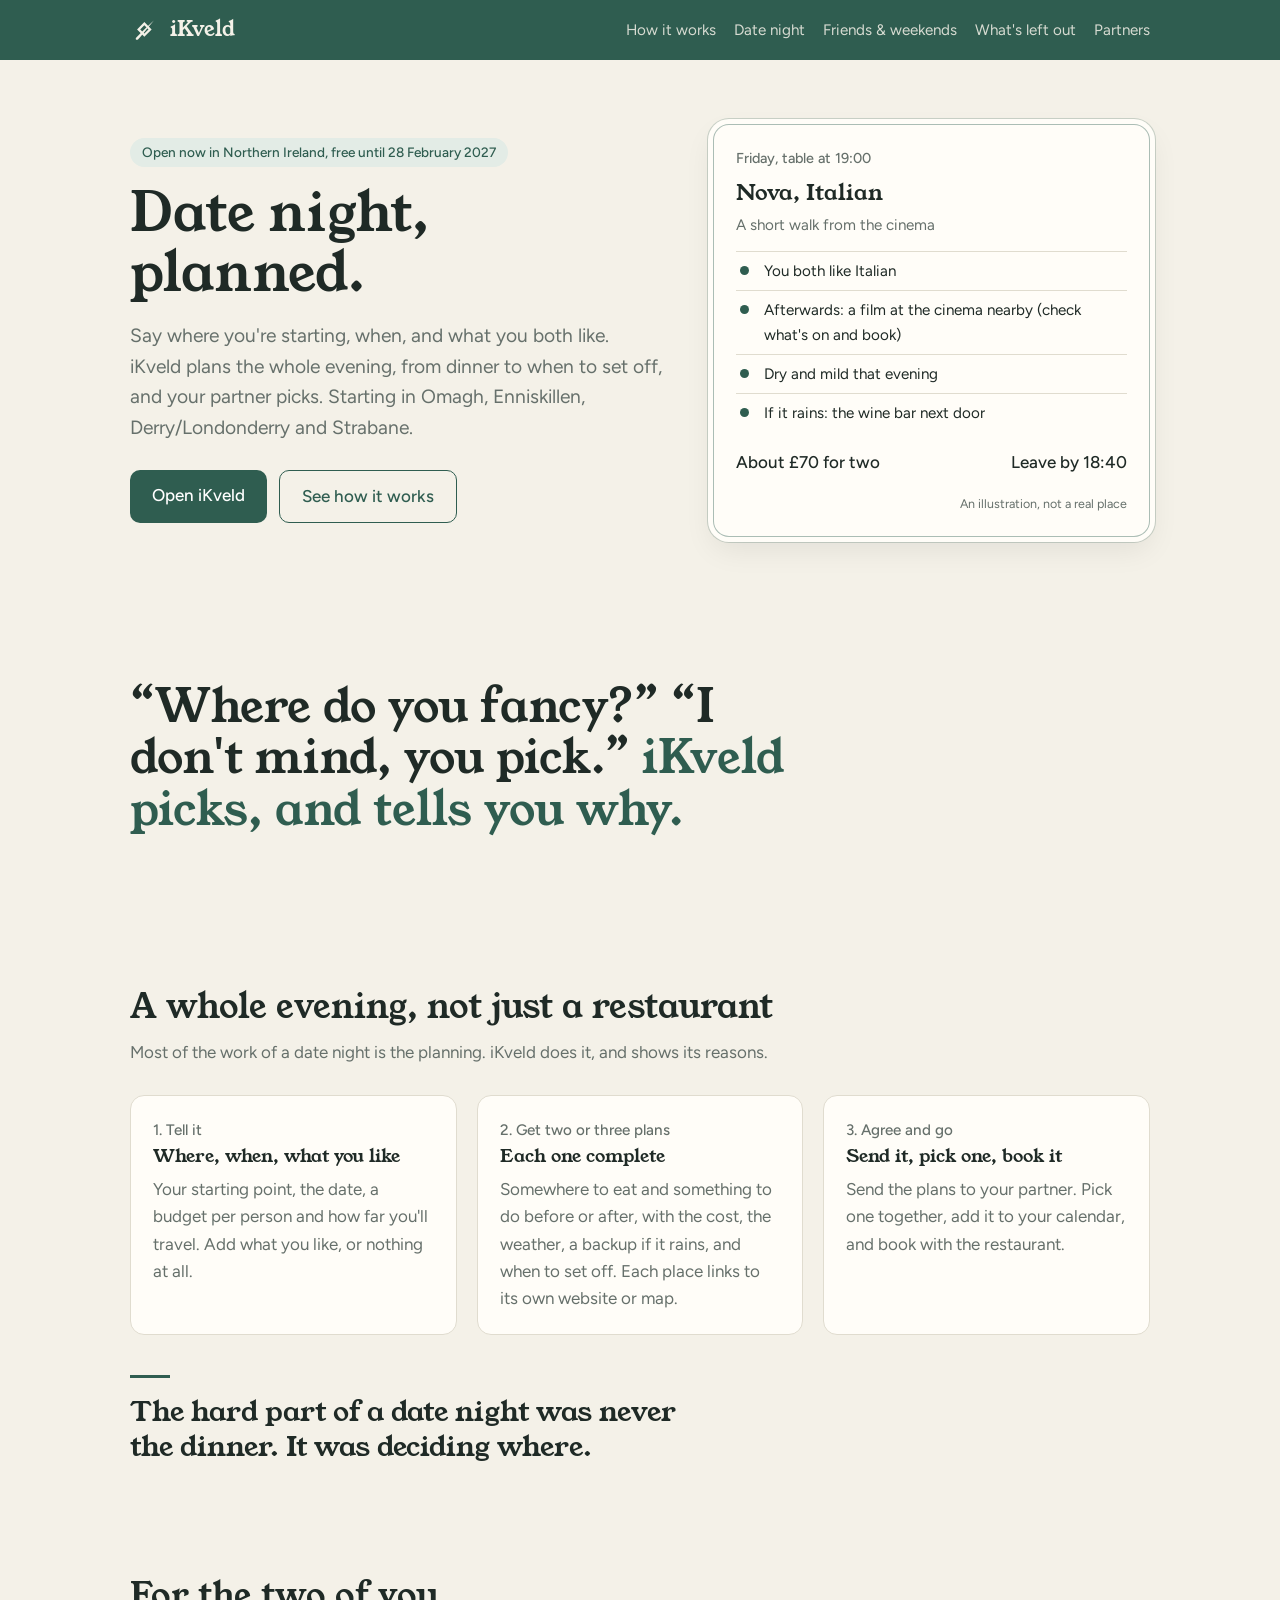
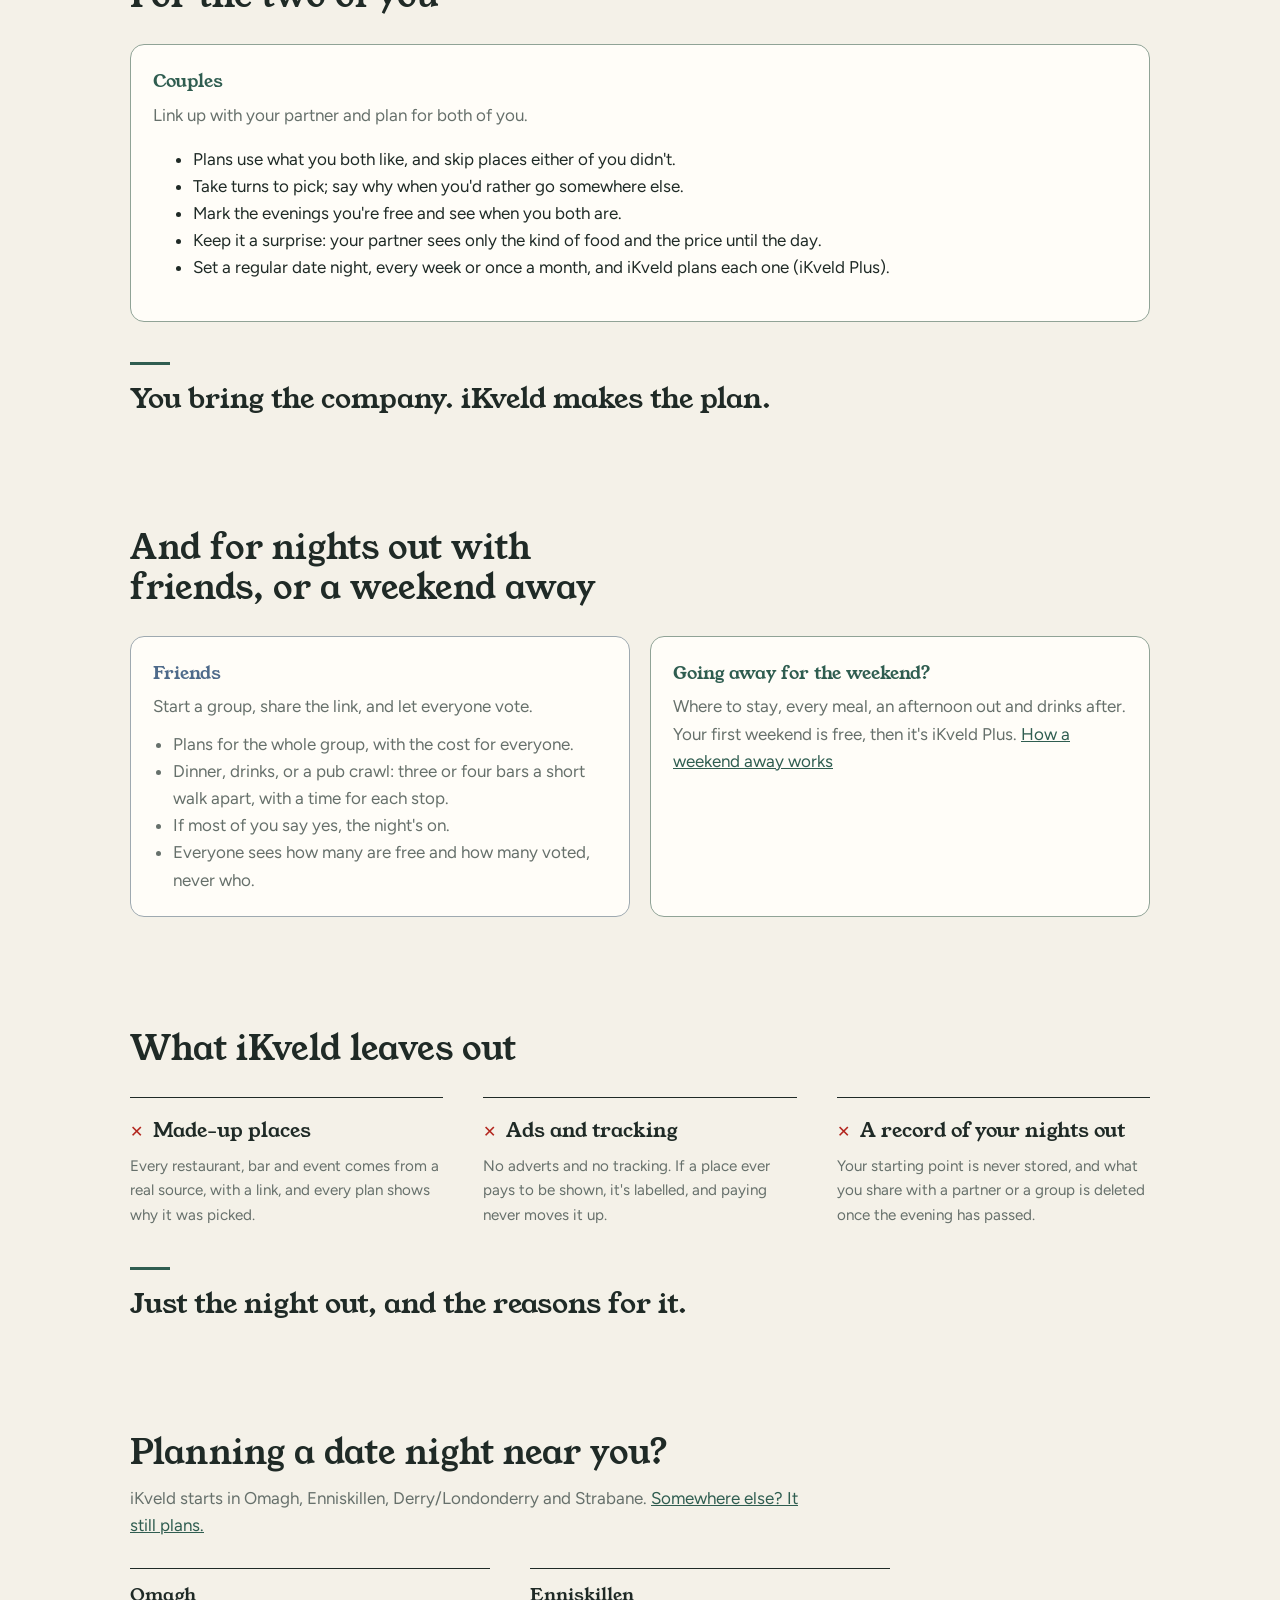
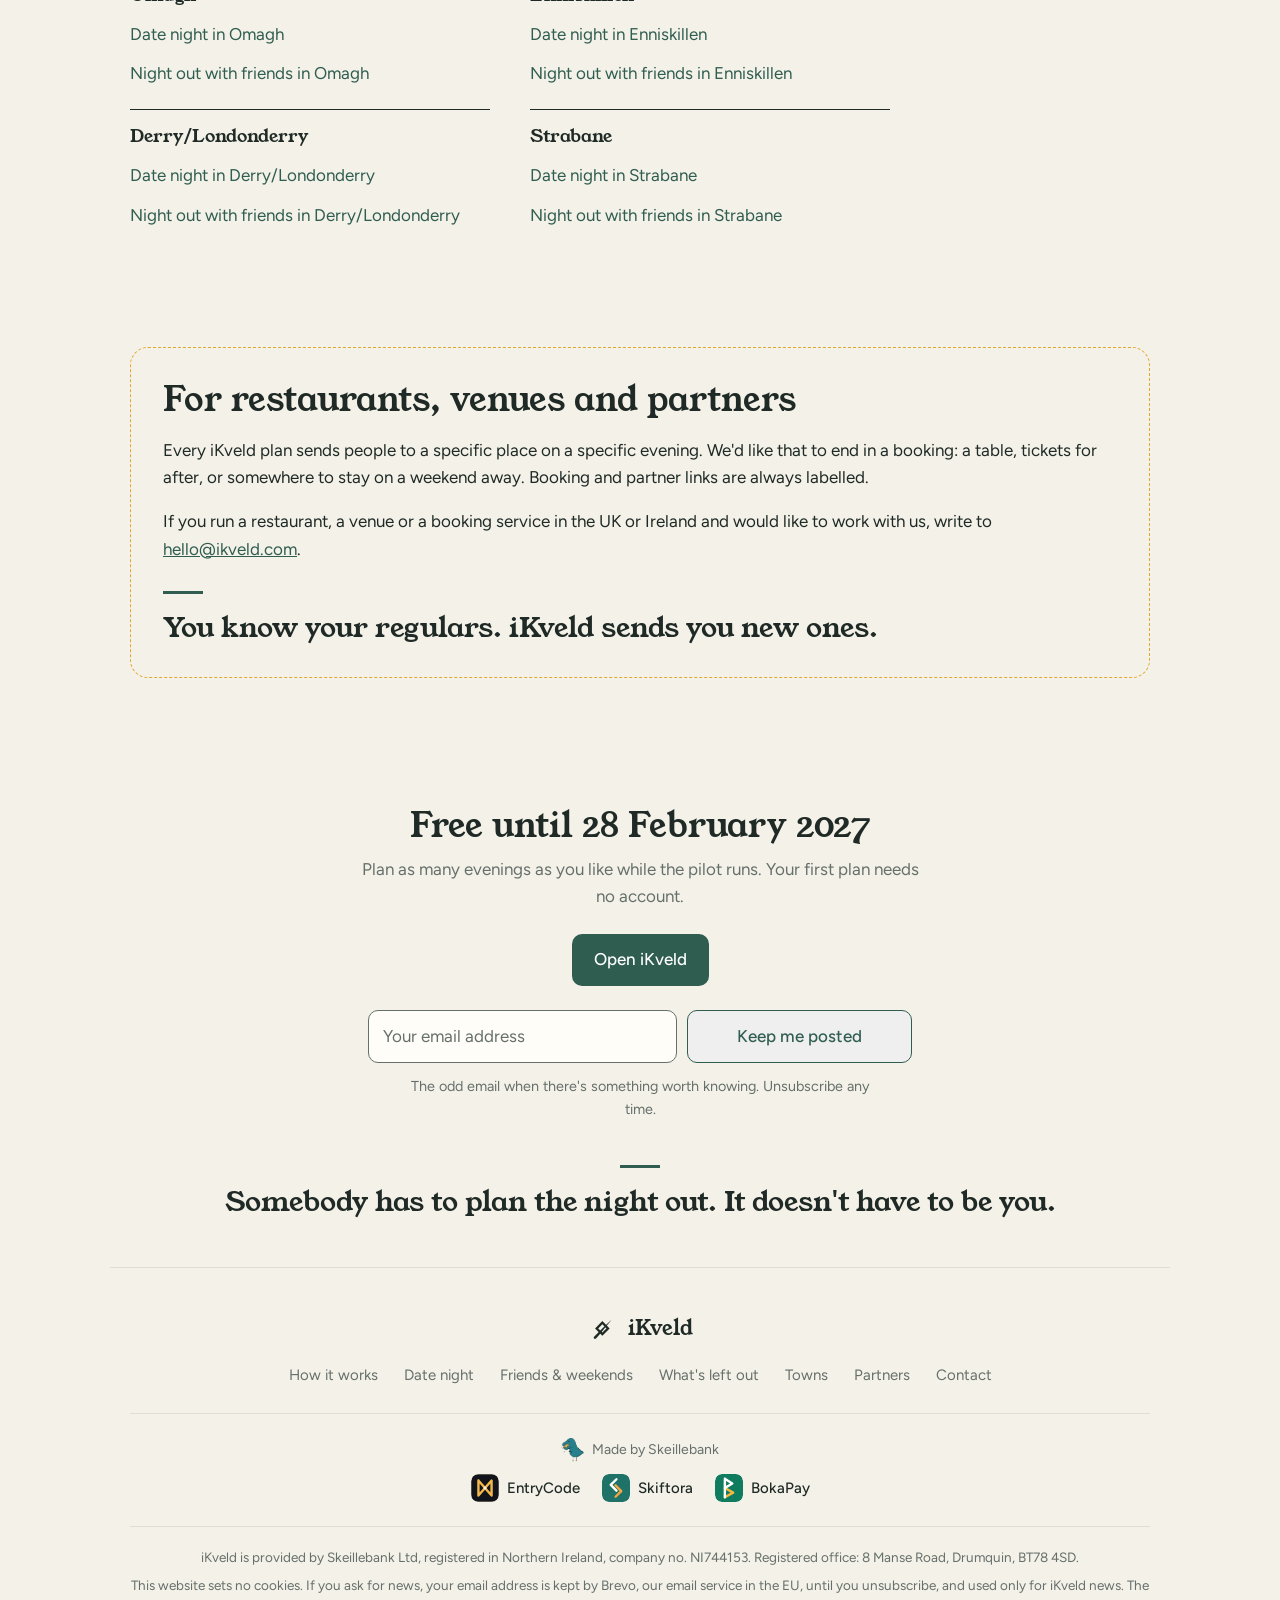
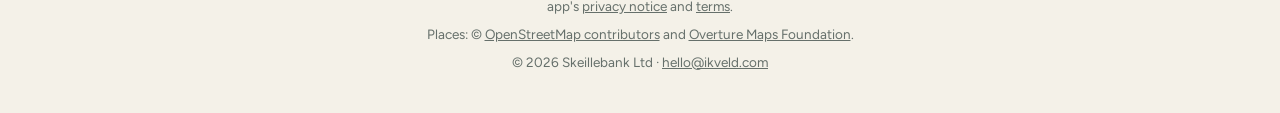
==== commit 745f2597: "Derry/Londonderry everywhere (owner: we use both, no stance) Co-Authored-By: Claude Opus 5.5 <norepl" ====
--- a/index.html
+++ b/index.html
@@ -3,8 +3,8 @@
 <head>
 <meta charset="utf-8">
 <meta name="viewport" content="width=device-width, initial-scale=1">
-<title>Date night planner: iKveld plans your date night in Omagh, Enniskillen, Derry and Strabane</title>
-<meta name="description" content="Date night, planned: where to eat, what to do before or after, the cost, the weather and when to set off, for your partner to pick. Starting in Omagh, Enniskillen, Derry and Strabane. Nights out with friends too.">
+<title>Date night planner: iKveld plans your date night in Omagh, Enniskillen, Derry/Londonderry and Strabane</title>
+<meta name="description" content="Date night, planned: where to eat, what to do before or after, the cost, the weather and when to set off, for your partner to pick. Starting in Omagh, Enniskillen, Derry/Londonderry and Strabane. Nights out with friends too.">
 <link rel="icon" href="/favicon.ico" sizes="any">
 <link rel="icon" href="/favicon-48.png" type="image/png" sizes="48x48">
 <link rel="icon" href="logo.svg" type="image/svg+xml">
@@ -231,7 +231,7 @@
     <div>
       <p class="status">Open now in Northern Ireland, free until 28 February 2027</p>
       <h1>Date night, planned.</h1>
-      <p class="lead">Say where you're starting, when, and what you both like. iKveld plans the whole evening, from dinner to when to set off, and your partner picks. Starting in Omagh, Enniskillen, Derry and Strabane.</p>
+      <p class="lead">Say where you're starting, when, and what you both like. iKveld plans the whole evening, from dinner to when to set off, and your partner picks. Starting in Omagh, Enniskillen, Derry/Londonderry and Strabane.</p>
       <div class="cta-row">
         <a class="btn primary" href="https://app.ikveld.com/">Open iKveld</a>
         <a class="btn ghost" href="#how">See how it works</a>
@@ -345,12 +345,12 @@
   <section id="towns">
     <div class="sec-head">
       <h2>Planning a date night near you?</h2>
-      <p>iKveld starts in Omagh, Enniskillen, Derry and Strabane. <a href="your-town/">Somewhere else? It still plans.</a></p>
+      <p>iKveld starts in Omagh, Enniskillen, Derry/Londonderry and Strabane. <a href="your-town/">Somewhere else? It still plans.</a></p>
     </div>
     <div class="towns">
       <div><h3>Omagh</h3><a href="date-night-omagh/">Date night in Omagh</a><a href="night-out-omagh/">Night out with friends in Omagh</a></div>
       <div><h3>Enniskillen</h3><a href="date-night-enniskillen/">Date night in Enniskillen</a><a href="night-out-enniskillen/">Night out with friends in Enniskillen</a></div>
-      <div><h3>Derry</h3><a href="date-night-derry/">Date night in Derry</a><a href="night-out-derry/">Night out with friends in Derry</a></div>
+      <div><h3>Derry/Londonderry</h3><a href="date-night-derry/">Date night in Derry/Londonderry</a><a href="night-out-derry/">Night out with friends in Derry/Londonderry</a></div>
       <div><h3>Strabane</h3><a href="date-night-strabane/">Date night in Strabane</a><a href="night-out-strabane/">Night out with friends in Strabane</a></div>
     </div>
   </section>
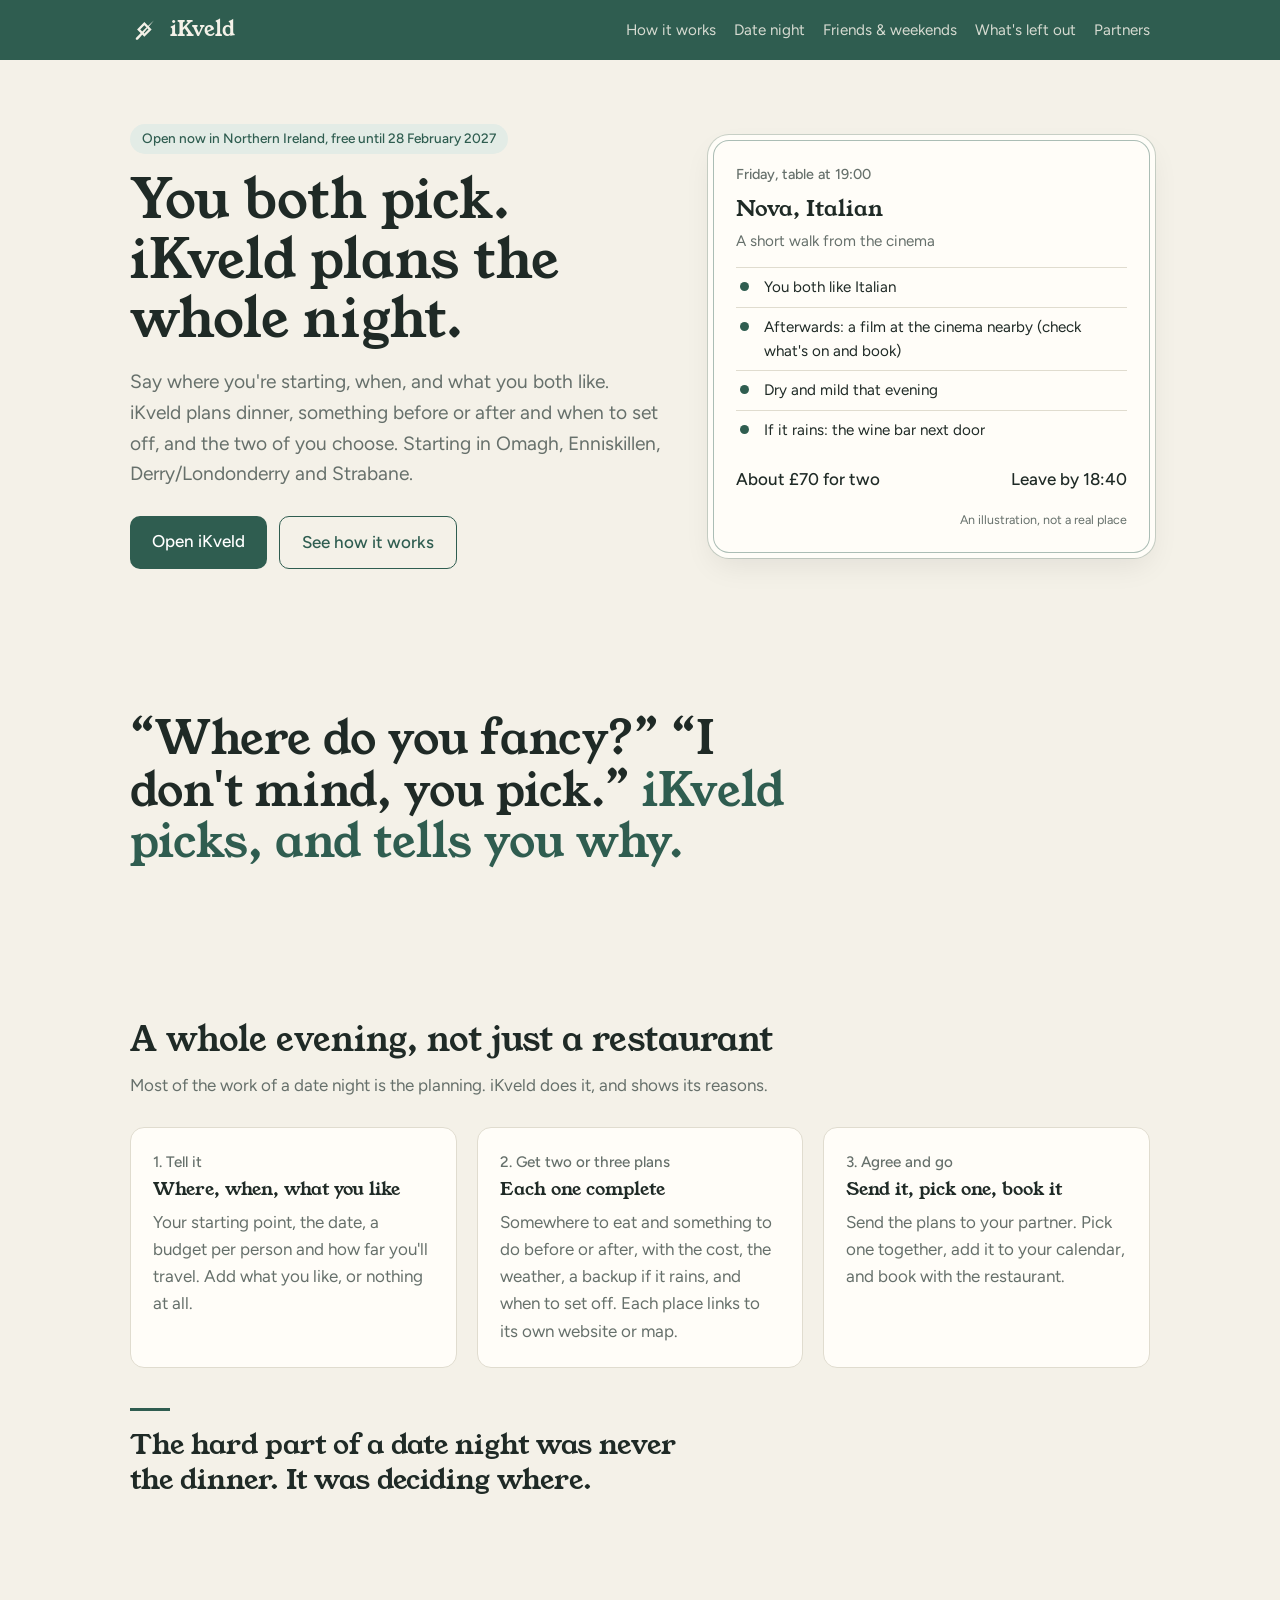
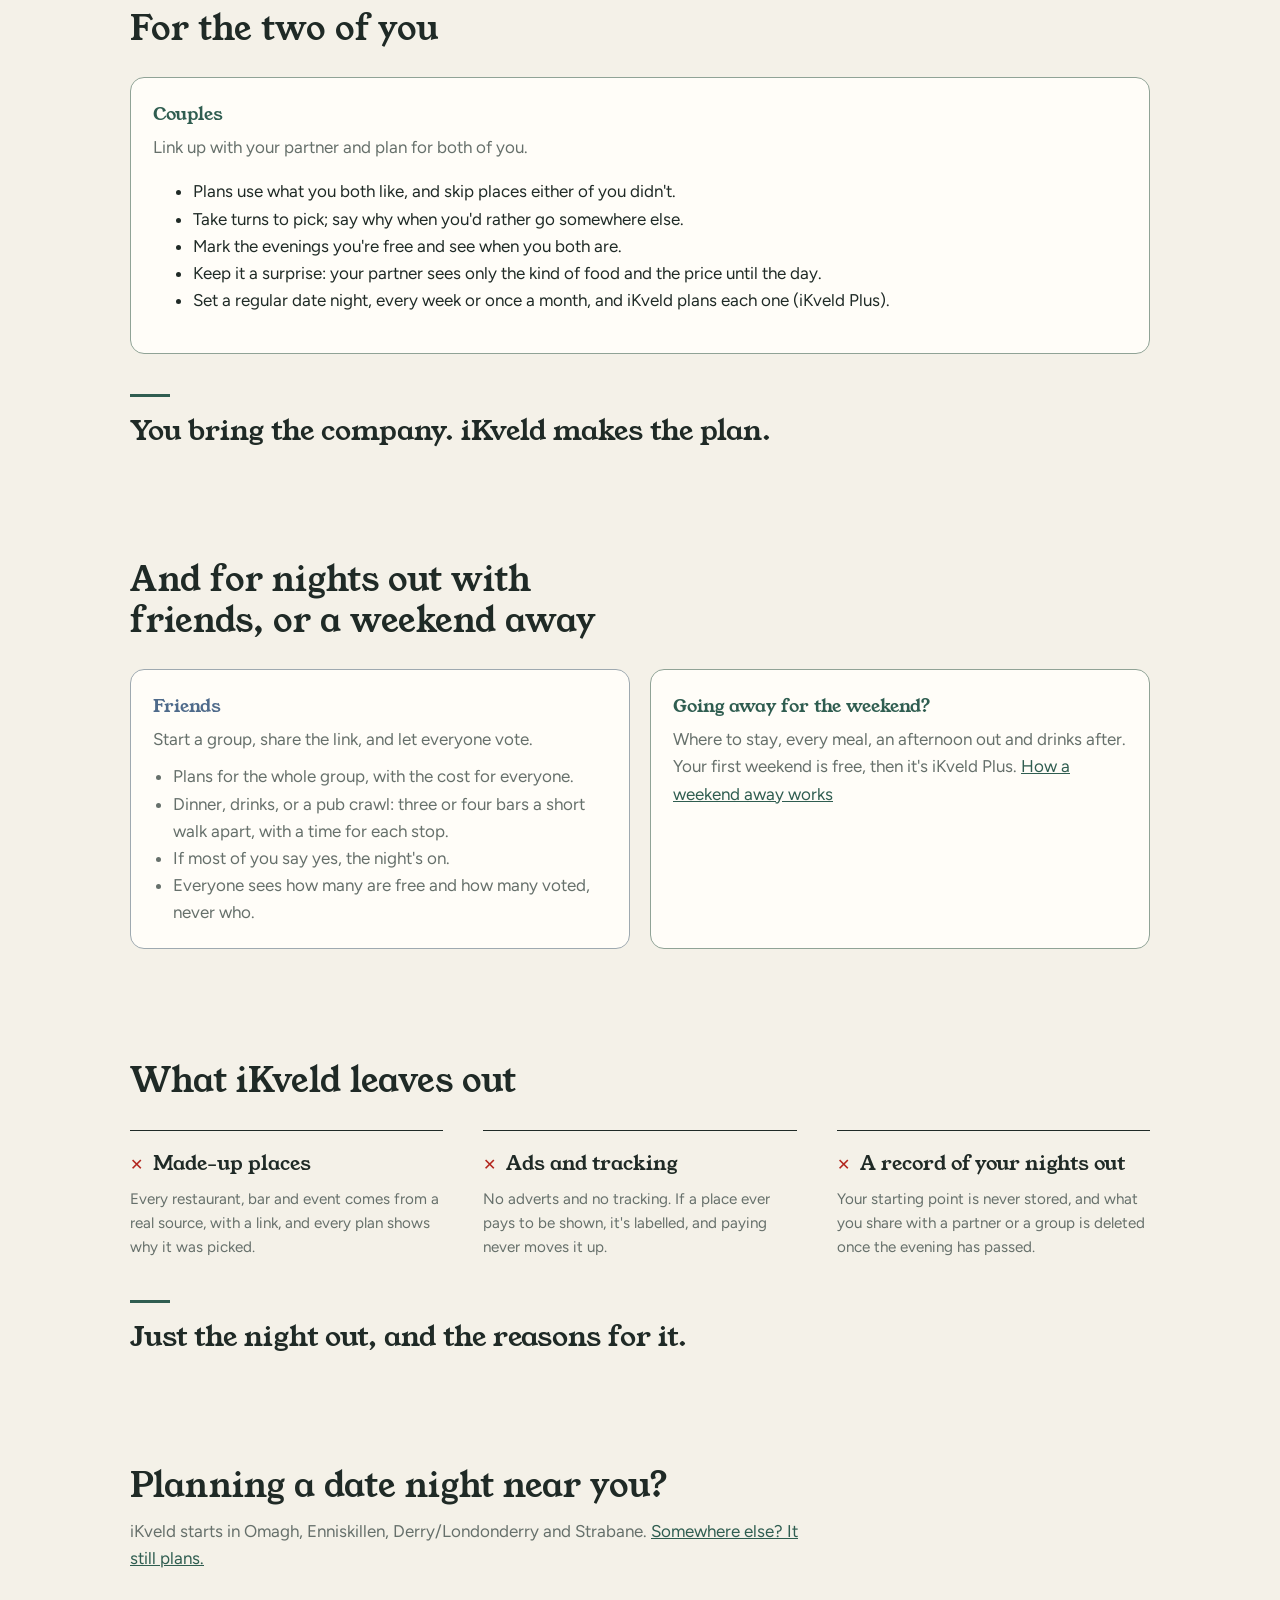
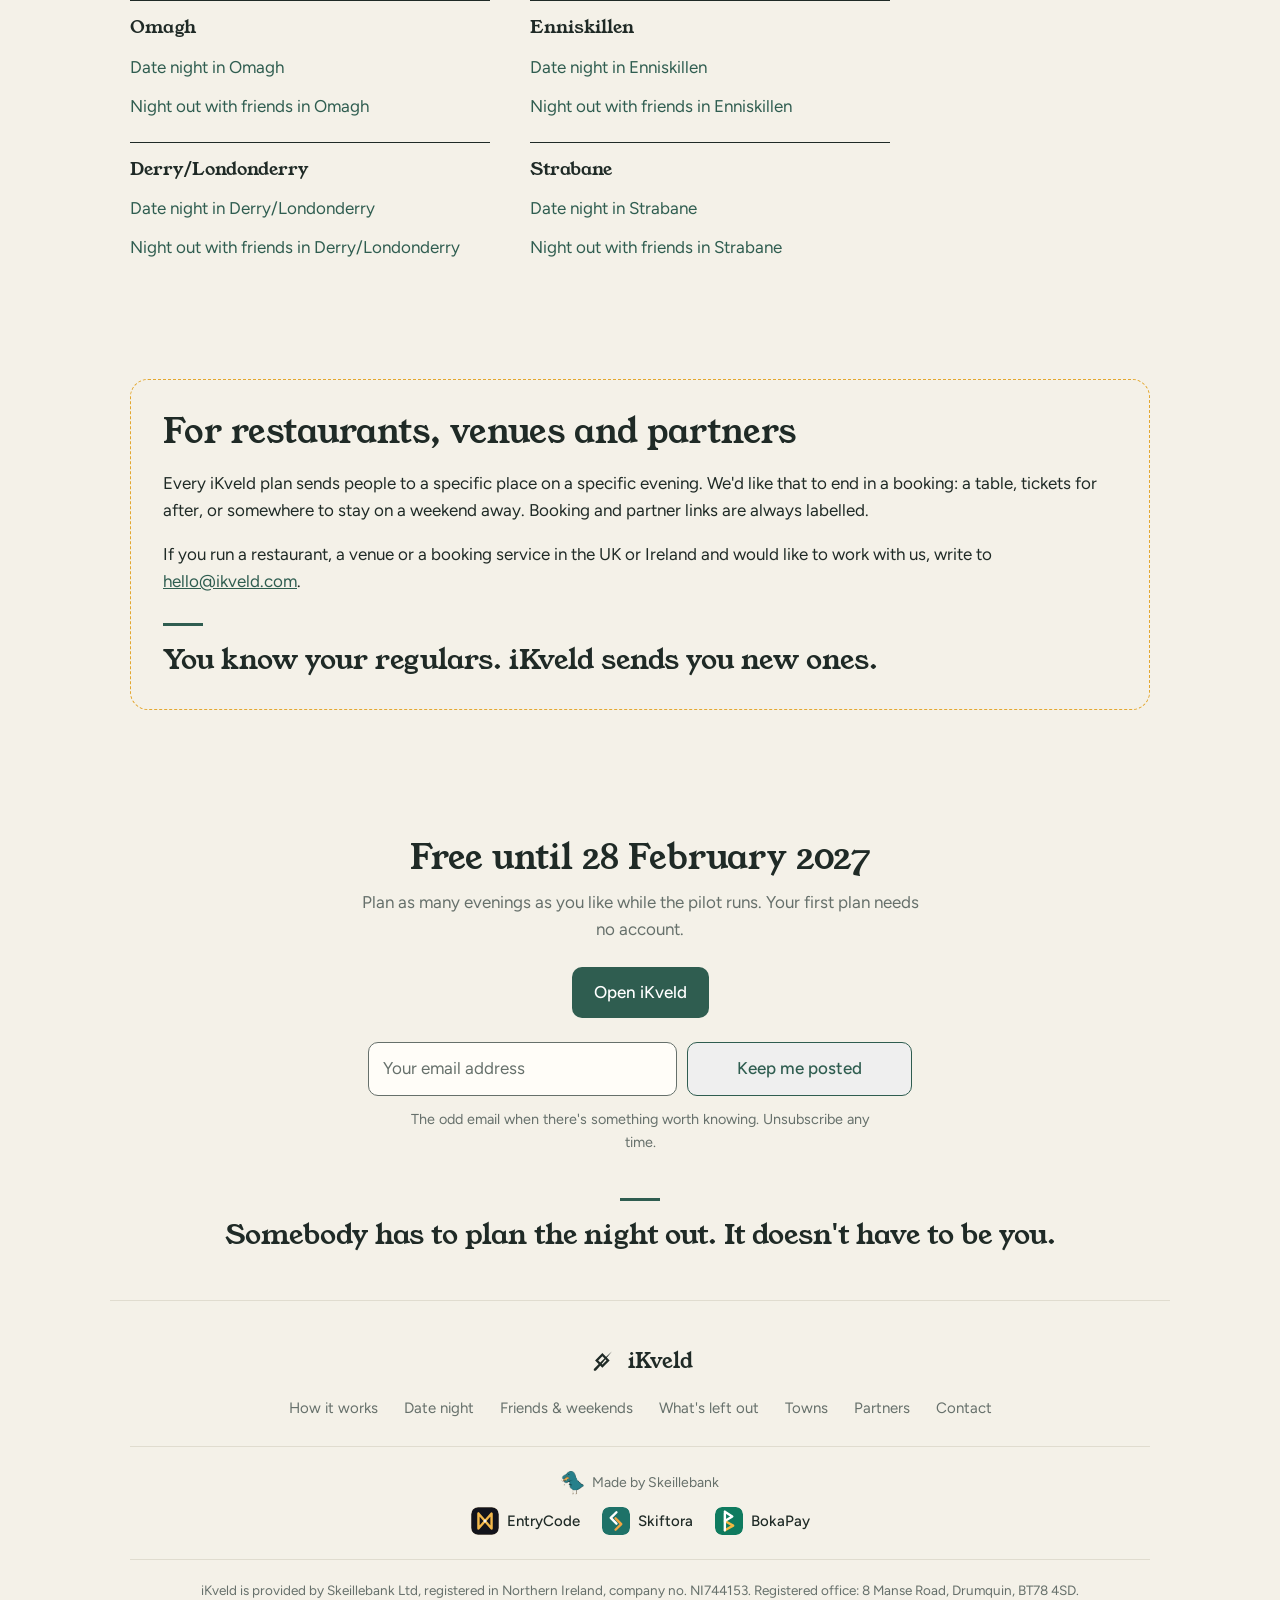
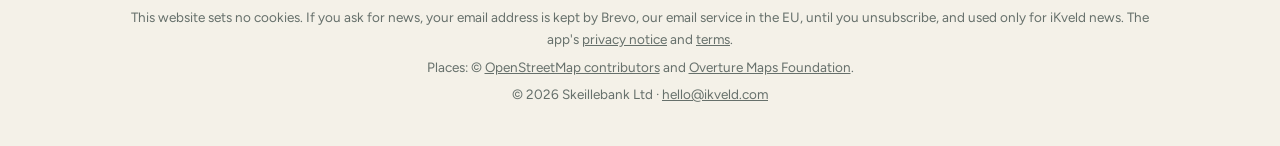
==== commit 0064258e: "One line everywhere: "You both pick. iKveld plans the whole night." Owner, 2026-11-27: the home page" ====
--- a/index.html
+++ b/index.html
@@ -4,7 +4,7 @@
 <meta charset="utf-8">
 <meta name="viewport" content="width=device-width, initial-scale=1">
 <title>Date night planner: iKveld plans your date night in Omagh, Enniskillen, Derry/Londonderry and Strabane</title>
-<meta name="description" content="Date night, planned: where to eat, what to do before or after, the cost, the weather and when to set off, for your partner to pick. Starting in Omagh, Enniskillen, Derry/Londonderry and Strabane. Nights out with friends too.">
+<meta name="description" content="You both pick. iKveld plans the whole night: where to eat, what to do before or after, the cost, the weather and when to set off. Starting in Omagh, Enniskillen, Derry/Londonderry and Strabane. Nights out with friends too.">
 <link rel="icon" href="/favicon.ico" sizes="any">
 <link rel="icon" href="/favicon-48.png" type="image/png" sizes="48x48">
 <link rel="icon" href="logo.svg" type="image/svg+xml">
@@ -14,8 +14,8 @@
 <link rel="canonical" href="https://ikveld.com/">
 <meta property="og:type" content="website">
 <meta property="og:site_name" content="iKveld">
-<meta property="og:title" content="iKveld: date night, planned">
-<meta property="og:description" content="The whole evening, planned: where to eat, what to do before or after, the cost, the weather and when to set off. Your partner picks. Nights out with friends too.">
+<meta property="og:title" content="You both pick. iKveld plans the whole night.">
+<meta property="og:description" content="Where to eat, what to do before or after, the cost, the weather and when to set off. For couples, and for nights out with friends.">
 <meta property="og:url" content="https://ikveld.com/">
 <meta property="og:image" content="https://ikveld.com/icon-512.png">
 <meta property="og:locale" content="en_GB">
@@ -230,8 +230,8 @@
   <div class="hero">
     <div>
       <p class="status">Open now in Northern Ireland, free until 28 February 2027</p>
-      <h1>Date night, planned.</h1>
-      <p class="lead">Say where you're starting, when, and what you both like. iKveld plans the whole evening, from dinner to when to set off, and your partner picks. Starting in Omagh, Enniskillen, Derry/Londonderry and Strabane.</p>
+      <h1>You both pick. iKveld plans the whole night.</h1>
+      <p class="lead">Say where you're starting, when, and what you both like. iKveld plans dinner, something before or after and when to set off, and the two of you choose. Starting in Omagh, Enniskillen, Derry/Londonderry and Strabane.</p>
       <div class="cta-row">
         <a class="btn primary" href="https://app.ikveld.com/">Open iKveld</a>
         <a class="btn ghost" href="#how">See how it works</a>
